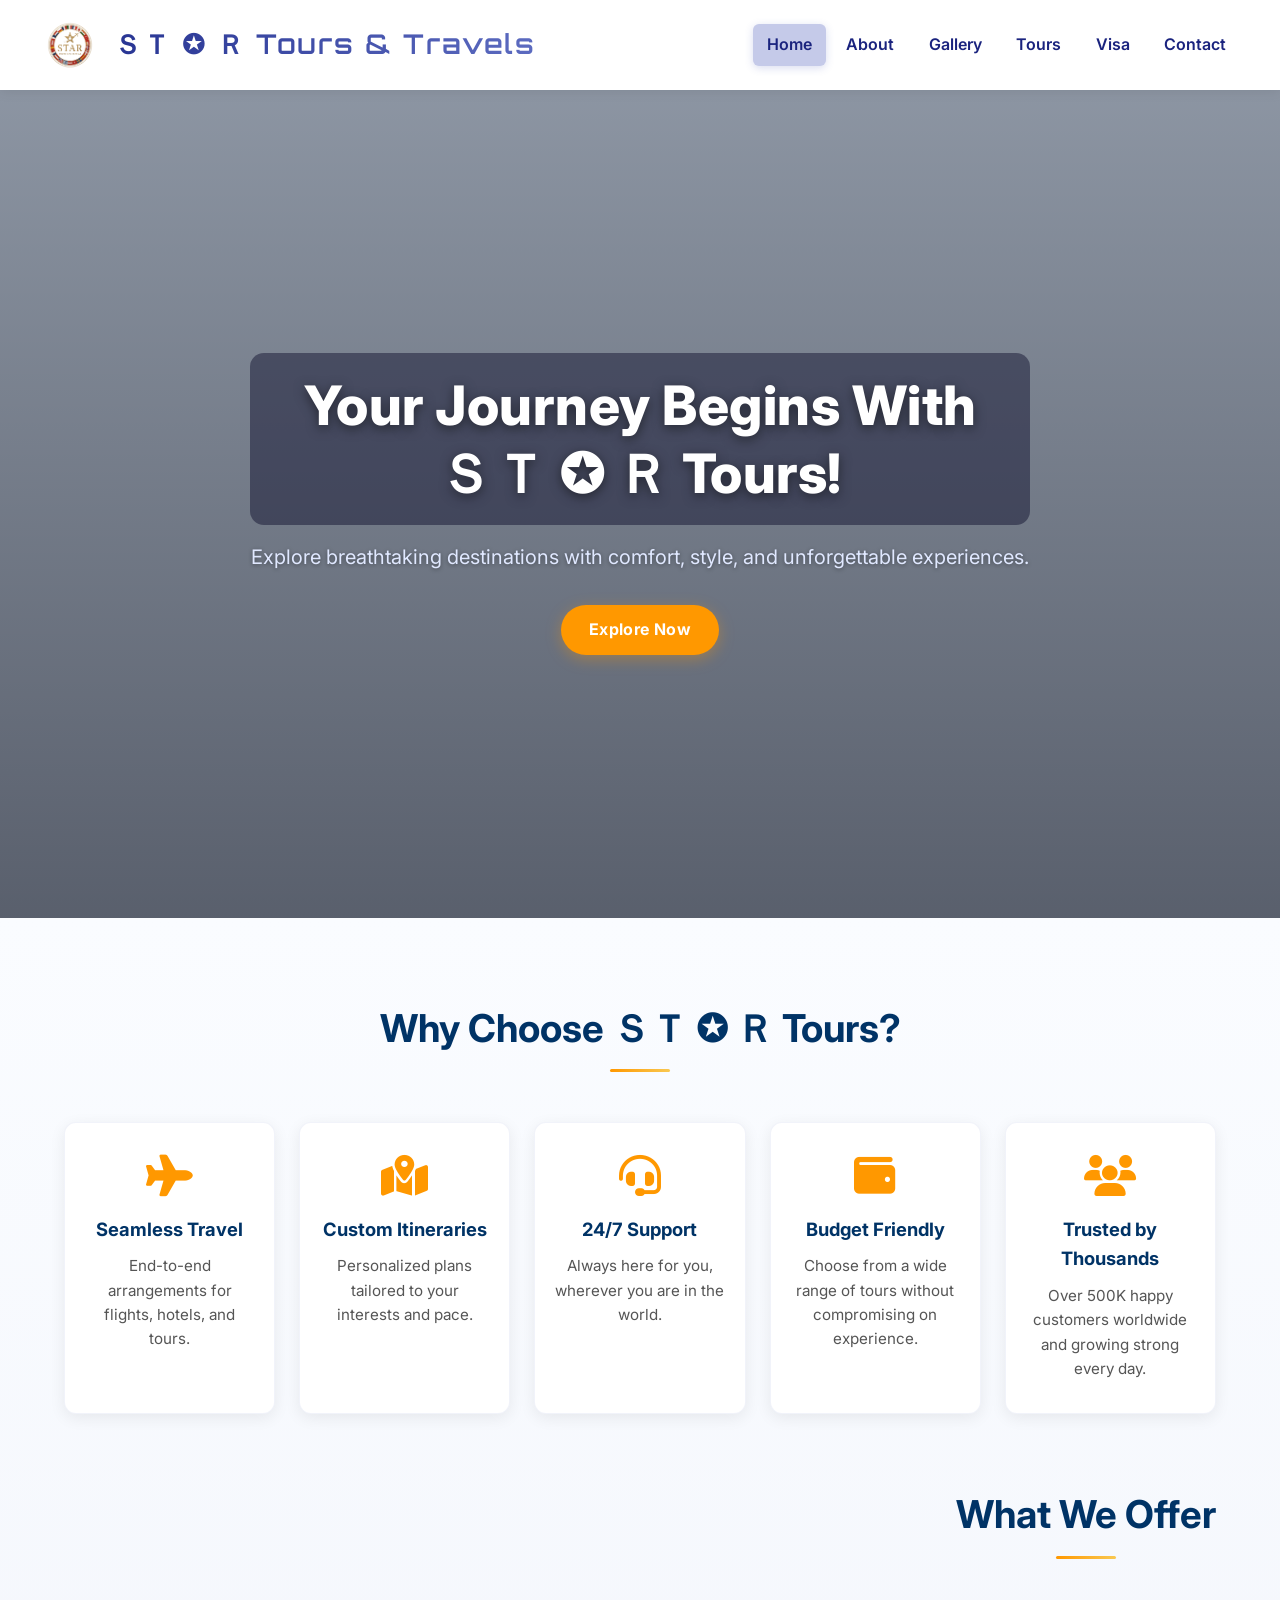
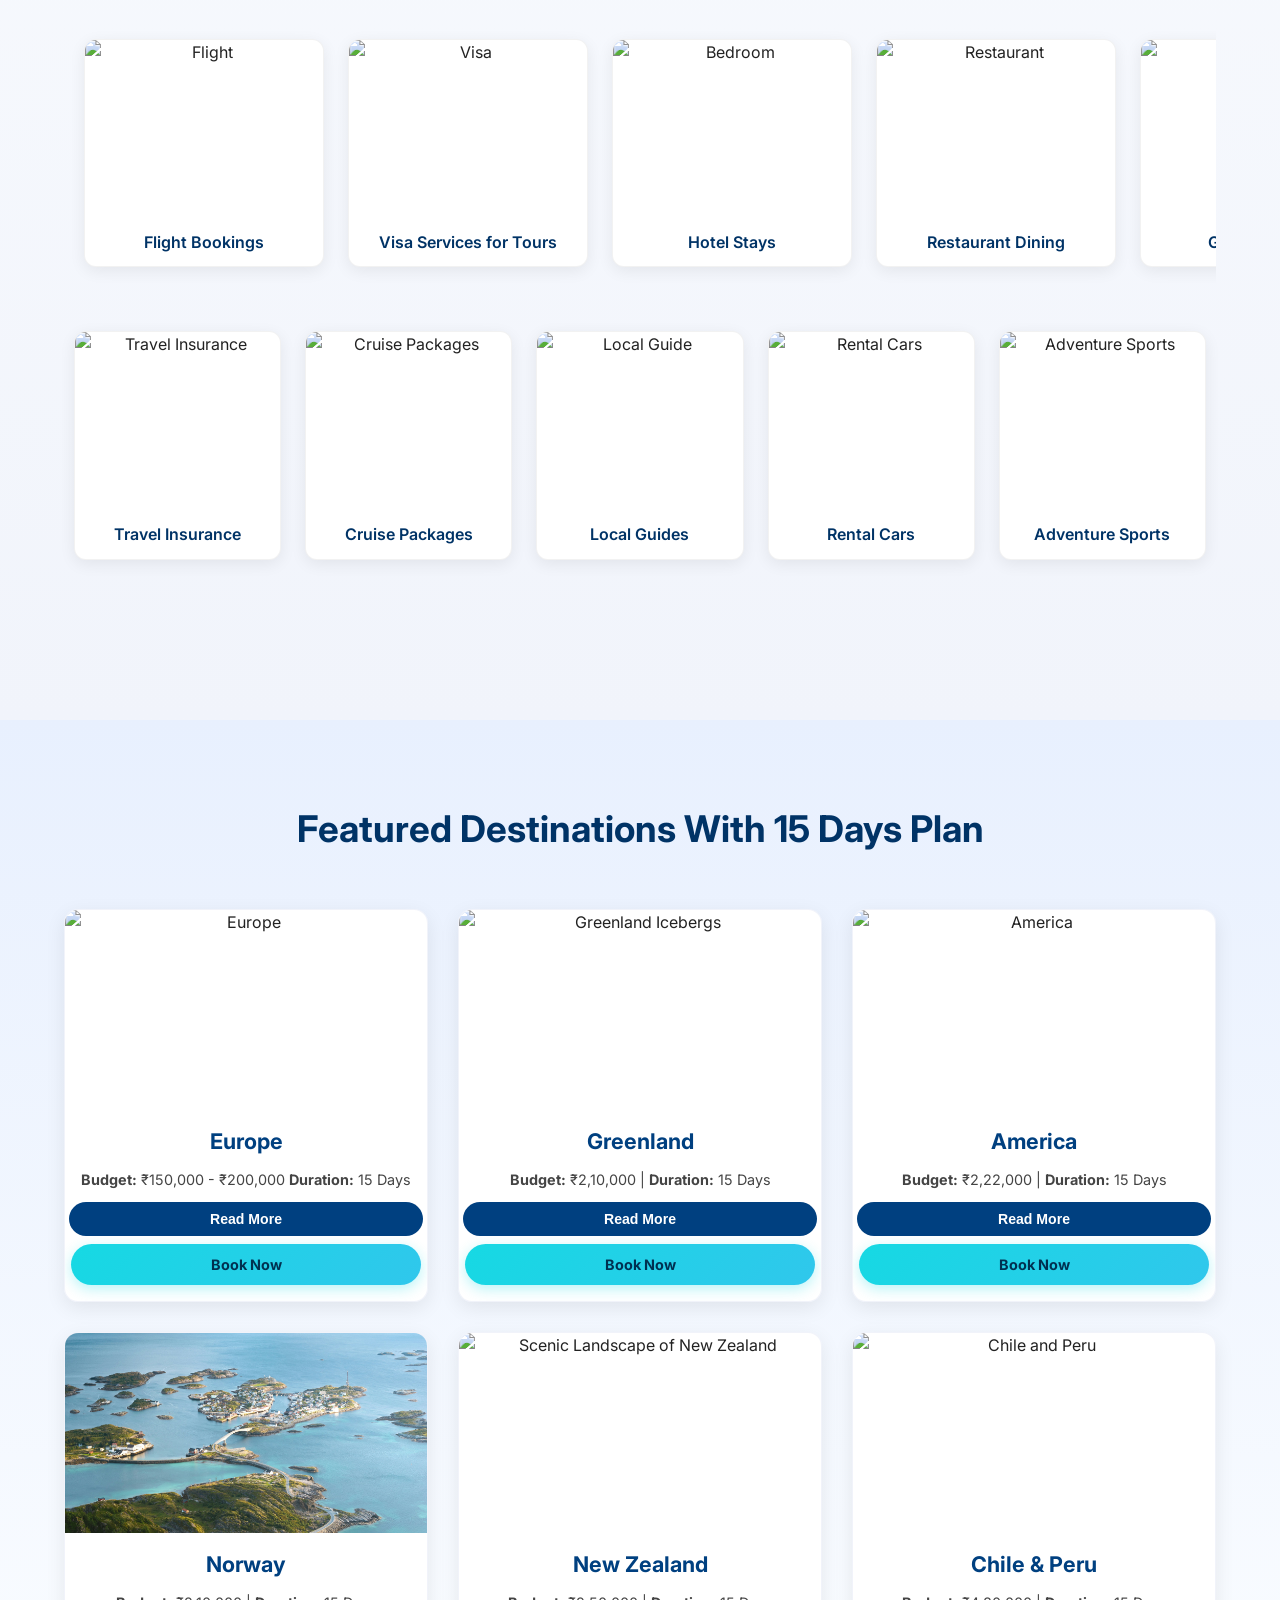
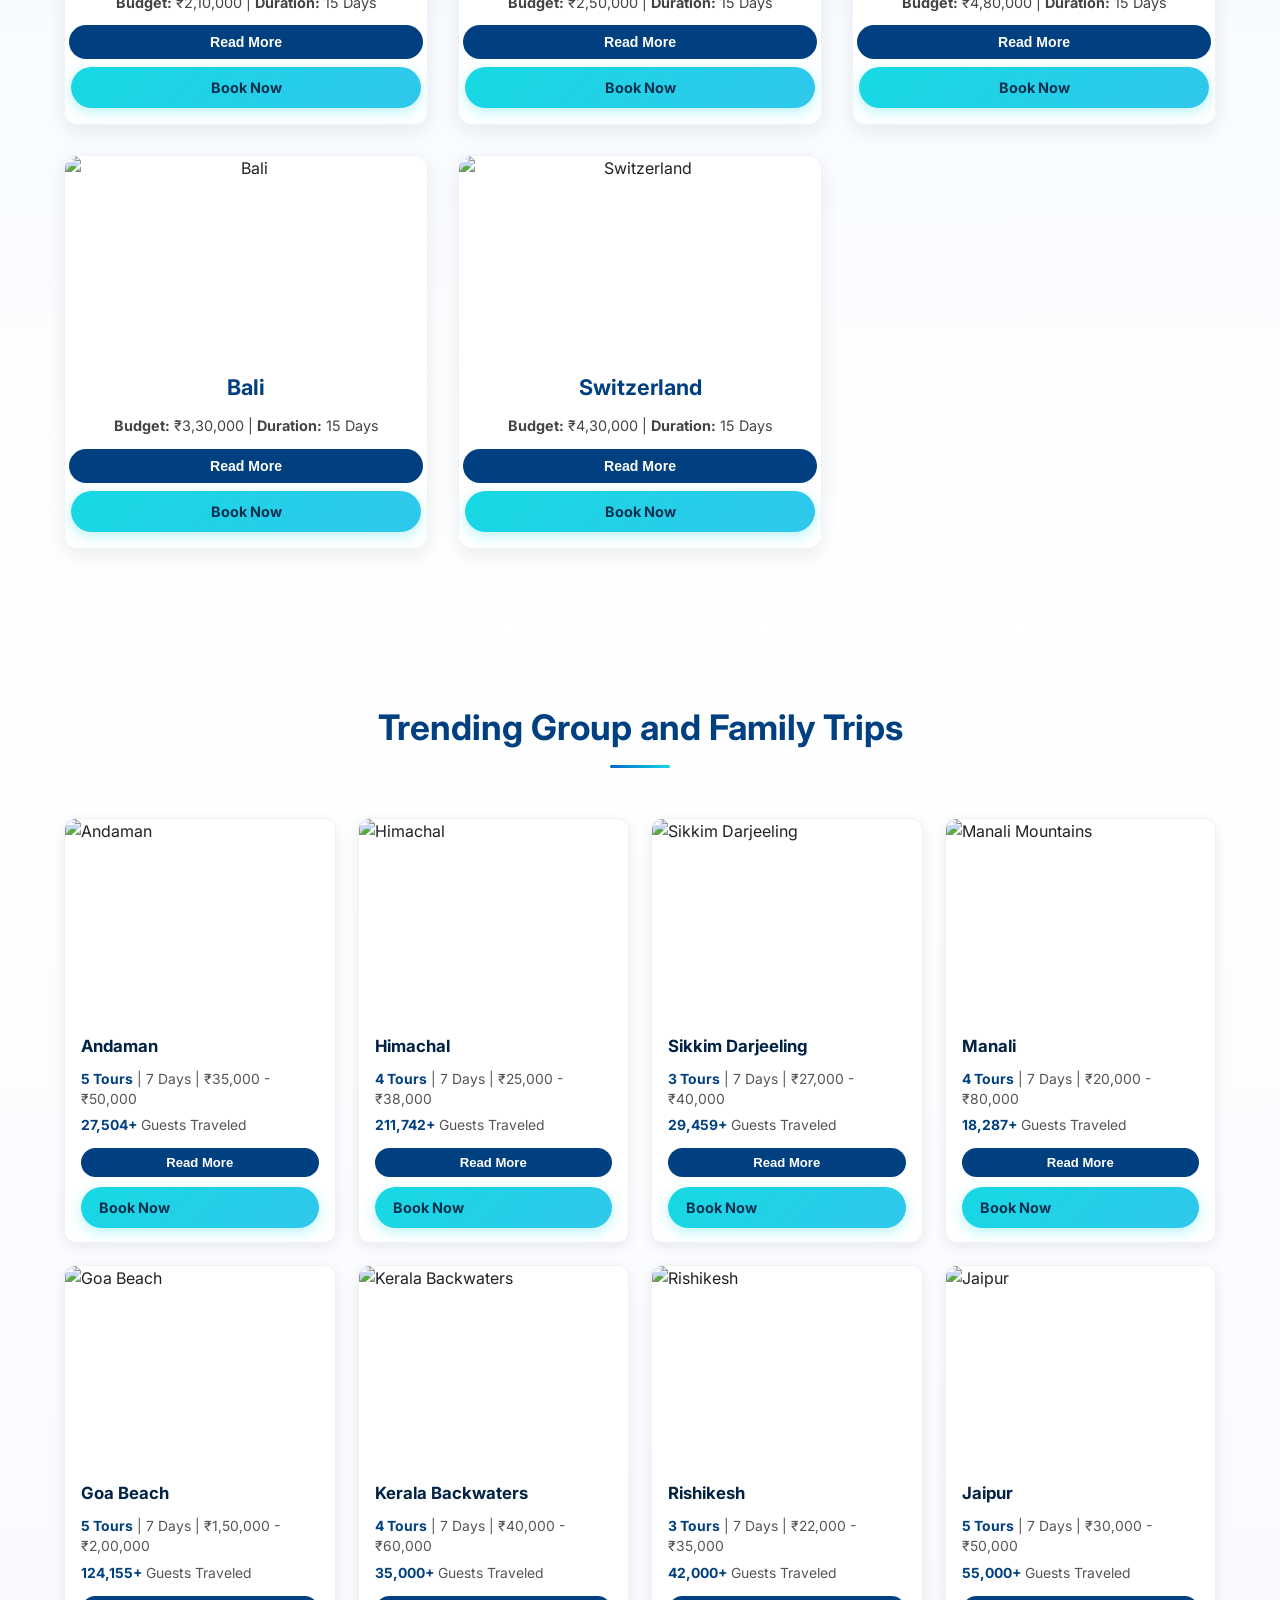
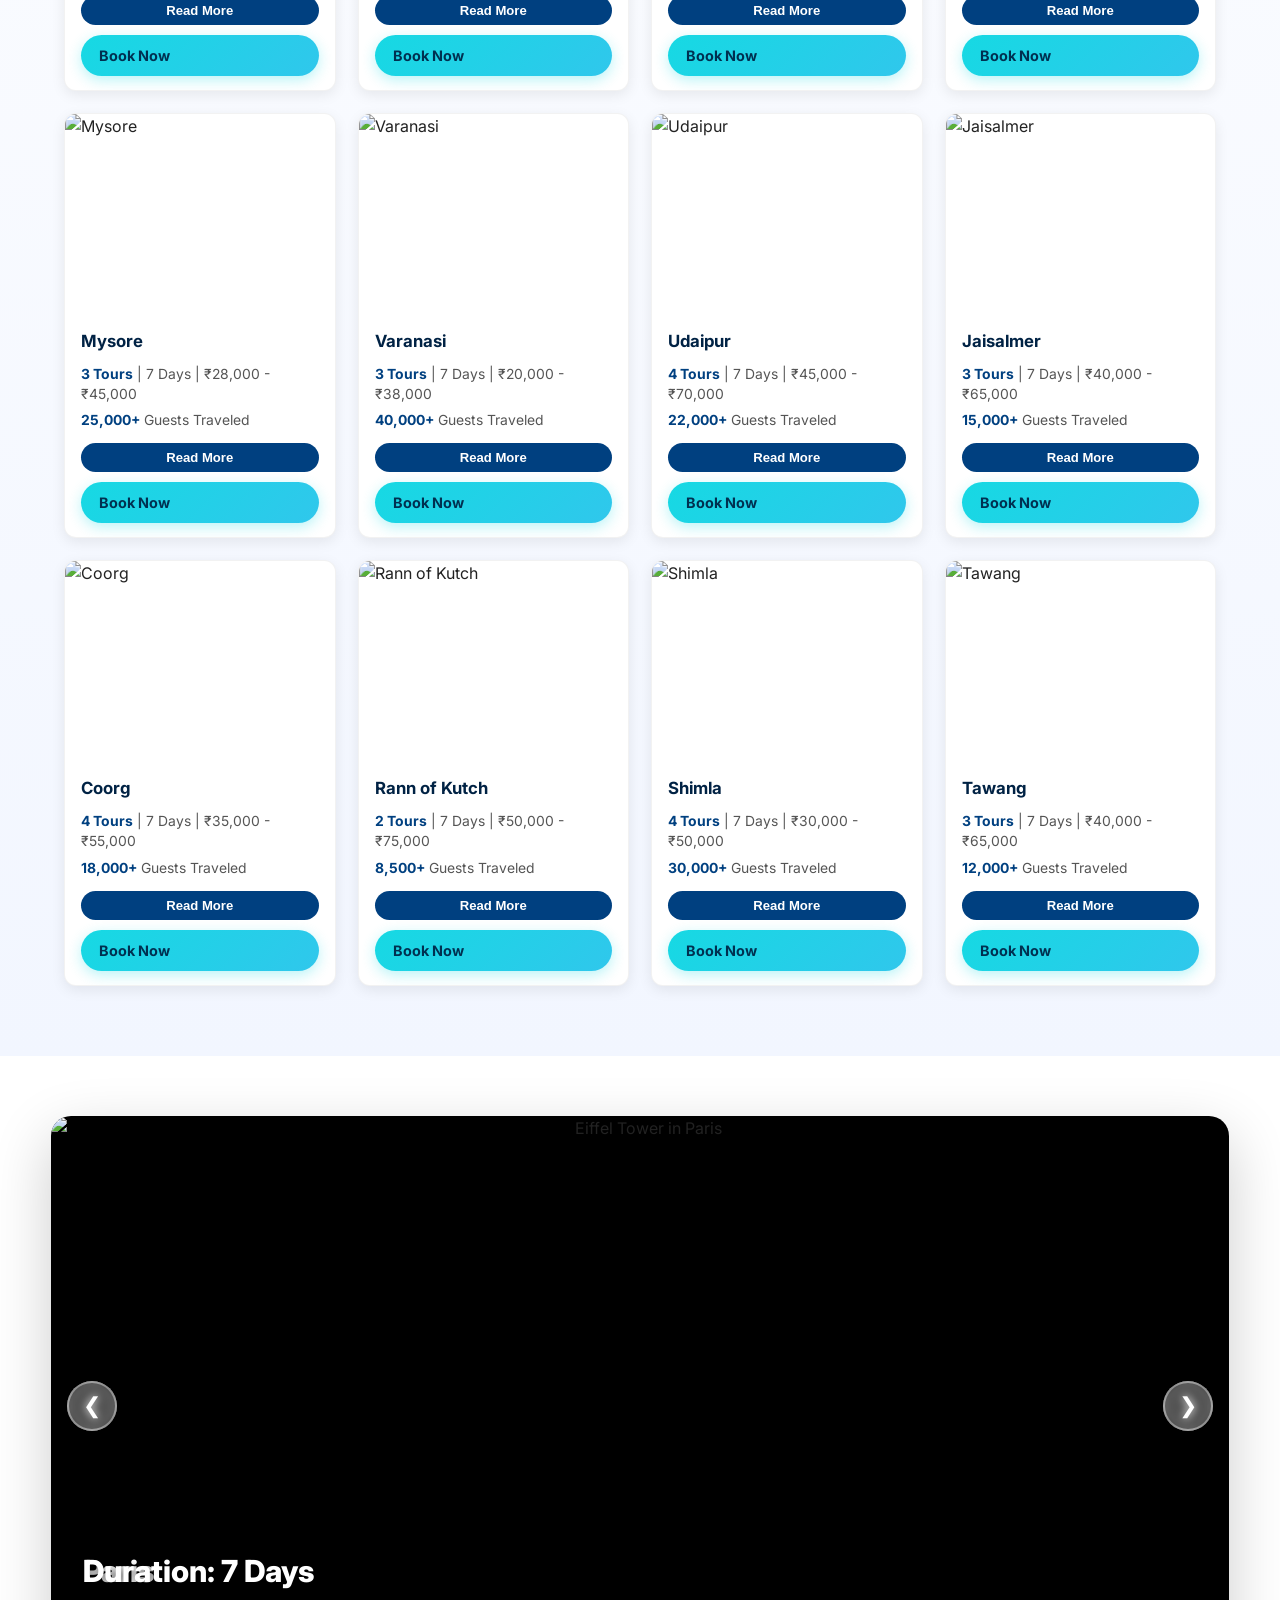
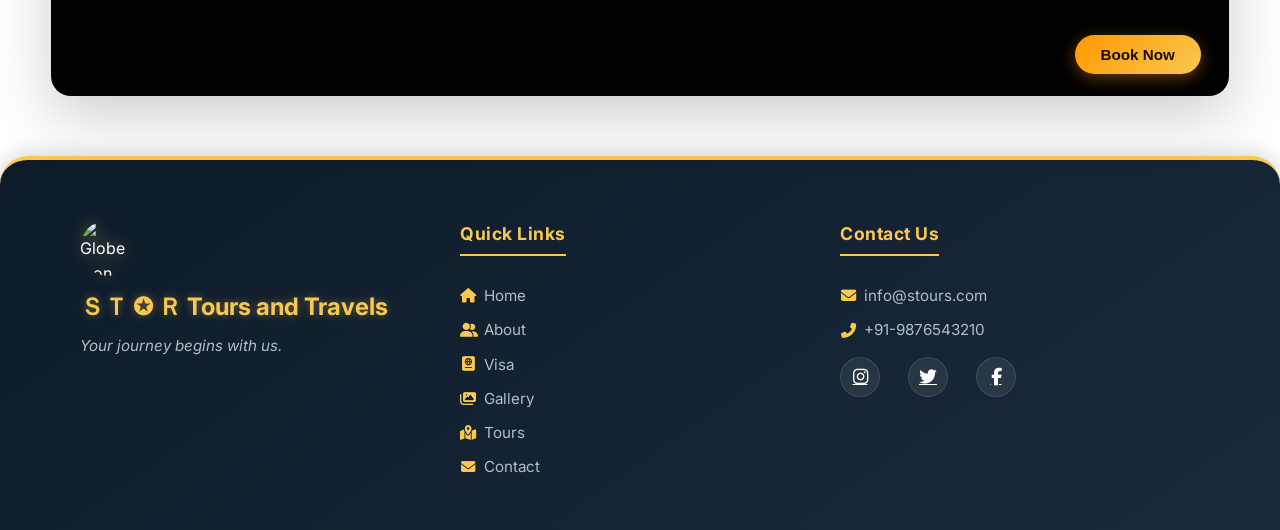
==== index.html @ 3fe4036f "refactor: Centralize navigation logic into `navbar.js` and rename `homepage.html` to `index.html`." ====
<!DOCTYPE html>
<html lang="en">

<head>
  <meta charset="UTF-8" />
  <meta name="viewport" content="width=device-width, initial-scale=1" />
  <meta name="description"
    content="ST✪R Tours and Travels - Your journey begins with us. Book tours, visas, and travel packages worldwide." />
  <meta name="keywords" content="travel, tours, visa, booking, holiday, trip" />
  <title>ST✪R Tours and Travels - Home</title>

  <link rel="stylesheet" href="https://cdnjs.cloudflare.com/ajax/libs/font-awesome/6.4.0/css/all.min.css"
    crossorigin="anonymous" referrerpolicy="no-referrer" />
  <!-- Google Icons -->
  <link href="https://fonts.googleapis.com/css2?family=Material+Symbols+Rounded" rel="stylesheet" />
  <link rel="stylesheet" href="shared.css">
  <link rel="stylesheet" href="homepage.css">

</head>

<body>
  <a href="#main-content" class="skip-link">Skip to main content</a>
  <!-- -- Navigation Menu -- -->
  <nav class="navbar">
    <div class="brand">
      <img loading="lazy" src="Logoo-removebg-preview.png" alt="STAR Tours Logo">
      <span class="brand-name">ＳＴ ✪ Ｒ Tours & Travels</span>
      <button class="hamburger" aria-label="Toggle menu">
        <span></span><span></span><span></span>
      </button>
    </div>

    <ul class="nav-links" id="navbar-menu">
      <li><a href="index.html" class="active">Home</a></li>
      <li><a href="about.html">About</a></li>
      <li><a href="gallery.html">Gallery</a></li>
      <li><a href="tours.html">Tours</a></li>
      <li><a href="visa.html">Visa</a></li>
      <li><a href="contact.html">Contact</a></li>
    </ul>
  </nav>


  <!-- Welcome message -->
  <div id="welcomeMessage"></div>

  <section class="hero" id="main-content">
    <div class="hero-overlay">
      <div class="hero-content">
        <h1>Your Journey Begins With ＳＴ ✪ Ｒ Tours!</h1>
        <p>Explore breathtaking destinations with comfort, style, and unforgettable experiences.</p>
        <a href="#destinations" class="btn">Explore Now</a>
      </div>
    </div>
  </section>

  <!--============================================================================
  ================================= Why Choose Us ================================ 
  ==============================================================================-->
  <section class="features">
    <h2>Why Choose ＳＴ ✪ Ｒ Tours?</h2>
    <div class="feature-cards">
      <div class="card">
        <i class="fas fa-plane"></i>
        <h3>Seamless Travel</h3>
        <p>End-to-end arrangements for flights, hotels, and tours.</p>
      </div>
      <div class="card">
        <i class="fas fa-map-marked-alt"></i>
        <h3>Custom Itineraries</h3>
        <p>Personalized plans tailored to your interests and pace.</p>
      </div>
      <div class="card">
        <i class="fas fa-headset"></i>
        <h3>24/7 Support</h3>
        <p>Always here for you, wherever you are in the world.</p>
      </div>
      <div class="card">
        <i class="fas fa-wallet"></i>
        <h3>Budget Friendly</h3>
        <p>Choose from a wide range of tours without compromising on experience.</p>
      </div>
      <div class="card">
        <i class="fas fa-users"></i>
        <h3>Trusted by Thousands</h3>
        <p>Over 500K happy customers worldwide and growing strong every day.</p>
      </div>
    </div>

    <h2
      style="text-align:center;font-size:clamp(1.5rem,3vw,2.4rem);font-weight:700;color:#003366;margin-bottom:40px;position:relative;display:inline-block;left:50%;transform:translateX(-50%);">
      What We Offer</h2>
    <div class="about-content">
      <!-- Horizontal Scroll Section (1st 5 services) -->
      <div class="about-images">
        <div class="image-box">
          <img loading="lazy"
            src="https://images.unsplash.com/photo-1556388158-158ea5ccacbd?w=500&auto=format&fit=crop&q=60"
            alt="Flight" />
          <h4>Flight Bookings</h4>
        </div>
        <div class="image-box">
          <img loading="lazy"
            src="https://images.unsplash.com/photo-1553697388-94e804e2f0f6?w=500&auto=format&fit=crop&q=60"
            alt="Visa" />
          <h4>Visa Services for Tours</h4>
        </div>
        <div class="image-box">
          <img loading="lazy"
            src="https://images.unsplash.com/photo-1566665797739-1674de7a421a?w=500&auto=format&fit=crop&q=60"
            alt="Bedroom" />
          <h4>Hotel Stays</h4>
        </div>
        <div class="image-box">
          <img loading="lazy"
            src="https://images.unsplash.com/photo-1555396273-367ea4eb4db5?w=500&auto=format&fit=crop&q=60"
            alt="Restaurant" />
          <h4>Restaurant Dining</h4>
        </div>
        <div class="image-box">
          <img loading="lazy"
            src="https://images.unsplash.com/photo-1473625247510-8ceb1760943f?w=500&auto=format&fit=crop&q=60"
            alt="Trip" />
          <h4>Guided Tours</h4>
        </div>
      </div>

      <!-- Second Row (5 more services below) -->
      <div class="additional-row">
        <div class="image-box">
          <img
            src="https://images.unsplash.com/photo-1503221043305-f7498f8b7888?w=500&auto=format&fit=crop&q=60&ixlib=rb-4.1.0&ixid=M3wxMjA3fDB8MHxzZWFyY2h8MjB8fFRyYXZlbCUyMEluc3VyYW5jZXxlbnwwfHwwfHx8MA%3D%3D"
            alt="Travel Insurance" />
          <h3>Travel Insurance</h3>
        </div>
        <div class="image-box">
          <img
            src="https://images.unsplash.com/photo-1581930230239-3932fa889e1b?w=500&auto=format&fit=crop&q=60&ixlib=rb-4.1.0&ixid=M3wxMjA3fDB8MHxzZWFyY2h8MTZ8fENydWlzZSUyMFBhY2thZ2VzfGVufDB8fDB8fHww"
            alt="Cruise Packages" />
          <h3>Cruise Packages</h3>
        </div>
        <div class="image-box">
          <img
            src="https://plus.unsplash.com/premium_photo-1716937388477-7aea40385274?w=500&auto=format&fit=crop&q=60&ixlib=rb-4.1.0&ixid=M3wxMjA3fDB8MHxzZWFyY2h8NXx8TG9jYWwlMjBHdWlkZXN8ZW58MHx8MHx8fDA%3D"
            alt="Local Guide" />
          <h3>Local Guides</h3>
        </div>
        <div class="image-box">
          <img
            src="https://images.unsplash.com/photo-1652086510472-378f681c8f00?w=500&auto=format&fit=crop&q=60&ixlib=rb-4.1.0&ixid=M3wxMjA3fDB8MHxzZWFyY2h8MTB8fFJlbnRhbCUyMENhcnN8ZW58MHx8MHx8fDA%3D"
            alt="Rental Cars" />
          <h3>Rental Cars</h3>
        </div>
        <div class="image-box">
          <img
            src="https://images.unsplash.com/photo-1635786202337-b012a5c5e780?w=500&auto=format&fit=crop&q=60&ixlib=rb-4.1.0&ixid=M3wxMjA3fDB8MHxzZWFyY2h8M3x8QWR2ZW50dXJlJTIwU3BvcnRzfGVufDB8fDB8fHww"
            alt="Adventure Sports" />
          <h3>Adventure Sports</h3>
        </div>
      </div>
    </div>
  </section>

  <!--==============================================================
  ================ Destinations With 15 Days Plan ================== 
  ===============================================================-->
  <section class="destinations" id="destinations">
    <h2>Featured Destinations With 15 Days Plan</h2>
    <div class="dest-grid">

      <!-- Destination 1 -->
      <div class="destination-card">
        <img loading="lazy"
          src="https://images.unsplash.com/photo-1467269204594-9661b134dd2b?w=500&auto=format&fit=crop&q=60"
          alt="Europe" />
        <h3>Europe</h3>
        <p><strong>Budget:</strong> ₹150,000 - ₹200,000 <strong>Duration:</strong> 15 Days</p>
        <p class="desc hidden">Historic cities, alpine scenery, art, and gourmet experiences.</p>

        <button onclick="toggleDescription(this)">Read More</button>
        <a href="booking.html?destination=Europe&duration=10" class="book-btn">Book Now</a>
      </div>

      <!-- Destination 2 -->
      <div class="destination-card">
        <img
          src="https://images.unsplash.com/photo-1598270553906-e4537ca1ff88?w=500&auto=format&fit=crop&q=60&ixlib=rb-4.1.0&ixid=M3wxMjA3fDB8MHxzZWFyY2h8MjB8fEdyZWVubGFuZHxlbnwwfHwwfHx8MA%3D%3D"
          alt="Greenland Icebergs">
        <h3>Greenland</h3>
        <p><strong>Budget:</strong> ₹2,10,000 | <strong>Duration:</strong> 15 Days</p>
        <p class="desc hidden">Explore the pristine Arctic wilderness, majestic icebergs, Northern Lights, and unique
          Inuit culture in Greenland’s breathtaking landscapes.</p>
        <button onclick="toggleDescription(this)">Read More</button>
        <a href="booking.html?destination=Greenland&duration=12" class="book-btn">Book Now</a>
      </div>


      <!-- Destination 3 -->
      <div class="destination-card">
        <img loading="lazy"
          src="https://images.unsplash.com/photo-1526638684360-95cdcee762ce?w=500&auto=format&fit=crop&q=60"
          alt="America" />
        <h3>America</h3>
        <p><strong>Budget:</strong> ₹2,22,000 | <strong>Duration:</strong> 15 Days</p>
        <p class="desc hidden">Cities, national parks, culture, food and landmarks of the U.S.A.</p>
        <button onclick="toggleDescription(this)">Read More</button>
        <a href="booking.html?destination=America&duration=10" class="book-btn">Book Now</a>
      </div>

      <!-- Destination 4 -->
      <div class="destination-card">
        <img loading="lazy" src="Images/norway.jpg" alt="Norway City">
        <h3>Norway</h3>
        <p><strong>Budget:</strong> ₹2,10,000 | <strong>Duration:</strong> 15 Days</p>
        <p class="desc hidden">Admire breathtaking fjords, the Northern Lights, and charming Nordic culture in scenic
          Norway.</p>
        <button onclick="toggleDescription(this)">Read More</button>
        <a href="booking.html?destination=Norway&duration=10" class="book-btn">Book Now</a>
      </div>

      <!-- Destination 5 -->
      <div class="destination-card">
        <img
          src="https://plus.unsplash.com/premium_photo-1728930379607-8fd9749ed900?w=500&auto=format&fit=crop&q=60&ixlib=rb-4.1.0&ixid=M3wxMjA3fDB8MHxzZWFyY2h8NXx8U2NlbmljJTIwTGFuZHNjYXBlJTIwb2YlMjBOZXclMjBaZWFsYW5kfGVufDB8fDB8fHww"
          alt="Scenic Landscape of New Zealand">
        <h3>New Zealand</h3>
        <p><strong>Budget:</strong> ₹2,50,000 | <strong>Duration:</strong> 15 Days</p>
        <p class="desc hidden">Discover the stunning natural beauty of New Zealand, from majestic mountains and fjords
          to vibrant cities and Maori culture.</p>
        <button onclick="toggleDescription(this)">Read More</button>
        <a href="booking.html?destination=NewZealand&duration=12" class="book-btn">Book Now</a>
      </div>

      <!-- Destination 6 -->
      <div class="destination-card">
        <img
          src="https://images.unsplash.com/photo-1718147155878-e2baab858e74?w=500&auto=format&fit=crop&q=60&ixlib=rb-4.1.0&ixid=M3wxMjA3fDB8MHxzZWFyY2h8MTh8fENoaWxlJTIwJTI2JTIwUGVydXxlbnwwfHwwfHx8MA%3D%3D"
          alt="Chile and Peru" />
        <h3>Chile & Peru</h3>
        <p><strong>Budget:</strong> ₹4,80,000 | <strong>Duration:</strong> 15 Days</p>
        <p class="desc hidden">Journey through the Andes, explore Machu Picchu, the Atacama Desert, ancient Inca
          culture, and vibrant South American cities.</p>
        <button onclick="toggleDescription(this)">Read More</button>
        <a href="booking.html?destination=Chile and Peru&duration=14" class="book-btn">Book Now</a>
      </div>

      <!-- Destination 7 -->
      <div class="destination-card">
        <img loading="lazy"
          src="https://images.unsplash.com/photo-1604999333679-b86d54738315?w=500&auto=format&fit=crop&q=60"
          alt="Bali" />
        <h3>Bali</h3>
        <p><strong>Budget:</strong> ₹3,30,000 | <strong>Duration:</strong> 15 Days</p>
        <p class="desc hidden">Beaches, waterfalls, temples, and tropical peace in Bali.</p>
        <button onclick="toggleDescription(this)">Read More</button>
        <a href="booking.html?destination=Bali&duration=7" class="book-btn">Book Now</a>
      </div>

      <!-- Destination 8 -->
      <div class="destination-card">
        <img loading="lazy"
          src="https://images.unsplash.com/photo-1503751192943-5537c30ba181?w=500&auto=format&fit=crop&q=60"
          alt="Switzerland" />
        <h3>Switzerland</h3>
        <p><strong>Budget:</strong> ₹4,30,000 | <strong>Duration:</strong> 15 Days</p>
        <p class="desc hidden">Alps, train rides, Swiss towns, and chocolate await you.</p>
        <button onclick="toggleDescription(this)">Read More</button>
        <a href="booking.html?destination=Switzerland&duration=7" class="book-btn">Book Now</a>
      </div>

    </div>
  </section>

  <!--====================================================================
  ==================== Trending Group Holidays Section ===================
  =====================================================================-->
  <section class="trending">
    <h2> Trending Group and Family Trips </h2>
    <div class="trending-grid">
      <div class="trend-card">
        <img loading="lazy"
          src="https://images.unsplash.com/photo-1586359716568-3e1907e4cf9f?w=500&auto=format&fit=crop&q=60"
          alt="Andaman" />
        <h3>Andaman</h3>
        <p><strong>5 Tours</strong> | 7 Days | ₹35,000 - ₹50,000</p>
        <p><strong>27,504+</strong> Guests Traveled</p>
        <p class="more-info">Enjoy tropical beaches, scuba diving, and local seafood in this island paradise.</p>
        <button class="read-more">Read More</button>
        <a href="booking.html?destination=Andaman&duration=7" class="book-btn">Book Now</a>
      </div>

      <div class="trend-card">
        <img loading="lazy"
          src="https://images.unsplash.com/photo-1521354719423-661a3204204f?w=500&auto=format&fit=crop&q=60"
          alt="Himachal" />
        <h3>Himachal</h3>
        <p><strong>4 Tours</strong> | 7 Days | ₹25,000 - ₹38,000</p>
        <p><strong>211,742+</strong> Guests Traveled</p>
        <p class="more-info">Explore valleys, peaks, temples, and hill towns in Himachal Pradesh.</p>
        <button class="read-more">Read More</button>
        <a href="booking.html?destination=Himachal&duration=7" class="book-btn">Book Now</a>
      </div>

      <div class="trend-card">
        <img loading="lazy"
          src="https://images.unsplash.com/photo-1573398643956-2b9e6ade3456?w=500&auto=format&fit=crop&q=60"
          alt="Sikkim Darjeeling" />
        <h3>Sikkim Darjeeling</h3>
        <p><strong>3 Tours</strong> | 7 Days | ₹27,000 - ₹40,000</p>
        <p><strong>29,459+</strong> Guests Traveled</p>
        <p class="more-info">Blend of Buddhist culture, tea gardens, and views of Kanchenjunga.</p>
        <button class="read-more">Read More</button>
        <a href="booking.html?destination=Sikkim Darjeeling&duration=7" class="book-btn">Book Now</a>
      </div>

      <div class="trend-card">
        <img
          src="https://images.unsplash.com/photo-1656437717503-971f67b6af21?w=500&auto=format&fit=crop&q=60&ixlib=rb-4.1.0&ixid=M3wxMjA3fDB8MHxzZWFyY2h8M3x8TWFuYWxpfGVufDB8fDB8fHww"
          alt="Manali Mountains" />
        <h3>Manali</h3>
        <p><strong>4 Tours</strong> | 7 Days | ₹20,000 - ₹80,000</p>
        <p><strong>18,287+</strong> Guests Traveled</p>
        <p class="more-info">Explore snowy mountains, adventure sports, and peaceful valleys in the Himalayan town of
          Manali.</p>
        <button class="read-more">Read More</button>
        <a href="booking.html?destination=Manali&duration=7" class="book-btn">Book Now</a>
      </div>

      <div class="trend-card">
        <img loading="lazy"
          src="https://images.unsplash.com/photo-1506744038136-46273834b3fb?w=500&auto=format&fit=crop&q=60"
          alt="Goa Beach" />
        <h3>Goa Beach</h3>
        <p><strong>5 Tours</strong> | 7 Days | ₹1,50,000 - ₹2,00,000</p>
        <p><strong>124,155+</strong> Guests Traveled</p>
        <p class="more-info">Enjoy the serene beaches, vibrant nightlife, and Portuguese architecture in India’s
          favorite coastal destination.</p>
        <button class="read-more">Read More</button>
        <a href="booking.html?destination=Goa Beach&duration=7" class="book-btn">Book Now</a>
      </div>

      <div class="trend-card">
        <img
          src="https://images.unsplash.com/photo-1602216056096-3b40cc0c9944?w=500&auto=format&fit=crop&q=60&ixlib=rb-4.1.0&ixid=M3wxMjA3fDB8MHxzZWFyY2h8Mnx8S2VyYWxhJTIwQmFja3dhdGVyc3xlbnwwfHwwfHx8MA%3D%3D"
          alt="Kerala Backwaters" />
        <h3>Kerala Backwaters</h3>
        <p><strong>4 Tours</strong> | 7 Days | ₹40,000 - ₹60,000</p>
        <p><strong>35,000+</strong> Guests Traveled</p>
        <p class="more-info">Relax on houseboats, explore lush greenery, and enjoy traditional Kerala cuisine.</p>
        <button class="read-more">Read More</button>
        <a href="booking.html?destination=Kerala Backwaters&duration=7" class="book-btn">Book Now</a>
      </div>

      <div class="trend-card">
        <img
          src="https://images.unsplash.com/photo-1626787243127-b9506e9aea2a?w=500&auto=format&fit=crop&q=60&ixlib=rb-4.1.0&ixid=M3wxMjA3fDB8MHxzZWFyY2h8MjB8fFJpc2hpa2VzaHxlbnwwfHwwfHx8MA%3D%3D"
          alt="Rishikesh" />
        <h3>Rishikesh</h3>
        <p><strong>3 Tours</strong> | 7 Days | ₹22,000 - ₹35,000</p>
        <p><strong>42,000+</strong> Guests Traveled</p>
        <p class="more-info">Experience yoga, river rafting, and spiritual retreats in the Yoga Capital of the World.
        </p>
        <button class="read-more">Read More</button>
        <a href="booking.html?destination=Rishikesh&duration=7" class="book-btn">Book Now</a>
      </div>

      <div class="trend-card">
        <img
          src="https://images.unsplash.com/photo-1477586957327-847a0f3f4fe3?w=500&auto=format&fit=crop&q=60&ixlib=rb-4.1.0&ixid=M3wxMjA3fDB8MHxzZWFyY2h8MTF8fEphaXB1cnxlbnwwfHwwfHx8MA%3D%3D"
          alt="Jaipur" />
        <h3>Jaipur</h3>
        <p><strong>5 Tours</strong> | 7 Days | ₹30,000 - ₹50,000</p>
        <p><strong>55,000+</strong> Guests Traveled</p>
        <p class="more-info">Explore historic forts, vibrant markets, and rich Rajasthani culture in the Pink City.</p>
        <button class="read-more">Read More</button>
        <a href="booking.html?destination=Jaipur&duration=7" class="book-btn">Book Now</a>
      </div>

      <div class="trend-card">
        <img
          src="https://images.unsplash.com/photo-1719416680724-219b4fdc4ce6?w=500&auto=format&fit=crop&q=60&ixlib=rb-4.1.0&ixid=M3wxMjA3fDB8MHxzZWFyY2h8N3x8TXlzb3JlfGVufDB8fDB8fHww"
          alt="Mysore" />
        <h3>Mysore</h3>
        <p><strong>3 Tours</strong> | 7 Days | ₹28,000 - ₹45,000</p>
        <p><strong>25,000+</strong> Guests Traveled</p>
        <p class="more-info">Visit royal palaces, colorful markets, and serene gardens in the cultural capital of
          Karnataka.</p>
        <button class="read-more">Read More</button>
        <a href="booking.html?destination=Mysore&duration=7" class="book-btn">Book Now</a>
      </div>

      <div class="trend-card">
        <img
          src="https://images.unsplash.com/photo-1599831069477-b2acdc0bcb91?w=500&auto=format&fit=crop&q=60&ixlib=rb-4.1.0&ixid=M3wxMjA3fDB8MHxzZWFyY2h8MTB8fFZhcmFuYXNpfGVufDB8fDB8fHww"
          alt="Varanasi" />
        <h3>Varanasi</h3>
        <p><strong>3 Tours</strong> | 7 Days | ₹20,000 - ₹38,000</p>
        <p><strong>40,000+</strong> Guests Traveled</p>
        <p class="more-info">Experience spiritual heritage, ancient temples, and the ghats of the holy Ganges River.</p>
        <button class="read-more">Read More</button>
        <a href="booking.html?destination=Varanasi&duration=7" class="book-btn">Book Now</a>
      </div>

      <div class="trend-card">
        <img
          src="https://images.unsplash.com/photo-1561312514-1d71b2b7e495?w=500&auto=format&fit=crop&q=60&ixlib=rb-4.1.0&ixid=M3wxMjA3fDB8MHxzZWFyY2h8MTV8fFVkYWlwdXJ8ZW58MHx8MHx8fDA%3D"
          alt="Udaipur" />
        <h3>Udaipur</h3>
        <p><strong>4 Tours</strong> | 7 Days | ₹45,000 - ₹70,000</p>
        <p><strong>22,000+</strong> Guests Traveled</p>
        <p class="more-info">Stay in luxury palaces by the lake and enjoy romantic boat rides in the City of Lakes.</p>
        <button class="read-more">Read More</button>
        <a href="booking.html?destination=Udaipur&duration=7" class="book-btn">Book Now</a>
      </div>

      <div class="trend-card">
        <img
          src="https://images.unsplash.com/photo-1709620220232-12ecd7ca33a8?w=500&auto=format&fit=crop&q=60&ixlib=rb-4.1.0&ixid=M3wxMjA3fDB8MHxzZWFyY2h8M3x8SmFpc2FsbWVyfGVufDB8fDB8fHww"
          alt="Jaisalmer" />
        <h3>Jaisalmer</h3>
        <p><strong>3 Tours</strong> | 7 Days | ₹40,000 - ₹65,000</p>
        <p><strong>15,000+</strong> Guests Traveled</p>
        <p class="more-info">Explore golden desert forts, luxury desert camps, and camel safaris in the Golden City.</p>
        <button class="read-more">Read More</button>
        <a href="booking.html?destination=Jaisalmer&duration=7" class="book-btn">Book Now</a>
      </div>

      <div class="trend-card">
        <img loading="lazy"
          src="https://images.unsplash.com/photo-1470770903676-69b98201ea1c?w=500&auto=format&fit=crop&q=60"
          alt="Coorg" />
        <h3>Coorg</h3>
        <p><strong>4 Tours</strong> | 7 Days | ₹35,000 - ₹55,000</p>
        <p><strong>18,000+</strong> Guests Traveled</p>
        <p class="more-info">Known as the Scotland of India, enjoy luxury resorts, coffee plantations, and misty hills.
        </p>
        <button class="read-more">Read More</button>
        <a href="booking.html?destination=Coorg&duration=7" class="book-btn">Book Now</a>
      </div>

      <div class="trend-card">
        <img
          src="https://images.unsplash.com/photo-1664150543913-66f20bf84ba9?w=500&auto=format&fit=crop&q=60&ixlib=rb-4.1.0&ixid=M3wxMjA3fDB8MHxzZWFyY2h8OHx8UmFubiUyMG9mJTIwS3V0Y2h8ZW58MHx8MHx8fDA%3D"
          alt="Rann of Kutch" />
        <h3>Rann of Kutch</h3>
        <p><strong>2 Tours</strong> | 7 Days | ₹50,000 - ₹75,000</p>
        <p><strong>8,500+</strong> Guests Traveled</p>
        <p class="more-info">Experience luxury tent stays during the white salt desert festival under a starlit sky.</p>
        <button class="read-more">Read More</button>
        <a href="booking.html?destination=Rann of Kutch&duration=5" class="book-btn">Book Now</a>
      </div>

      <div class="trend-card">
        <img
          src="https://images.unsplash.com/photo-1600065755981-a7f7f560ab04?w=500&auto=format&fit=crop&q=60&ixlib=rb-4.1.0&ixid=M3wxMjA3fDB8MHxzZWFyY2h8MTR8fFNoaW1sYXxlbnwwfHwwfHx8MA%3D%3D"
          alt="Shimla" />
        <h3>Shimla</h3>
        <p><strong>4 Tours</strong> | 7 Days | ₹30,000 - ₹50,000</p>
        <p><strong>30,000+</strong> Guests Traveled</p>
        <p class="more-info">Enjoy colonial charm, luxury resorts, and snow-covered mountains in the Queen of Hills.</p>
        <button class="read-more">Read More</button>
        <a href="booking.html?destination=Shimla&duration=7" class="book-btn">Book Now</a>
      </div>

      <div class="trend-card">
        <img
          src="https://images.unsplash.com/photo-1626761627604-f27d98885f4b?w=500&auto=format&fit=crop&q=60&ixlib=rb-4.1.0&ixid=M3wxMjA3fDB8MHxzZWFyY2h8Mnx8VGF3YW5nfGVufDB8fDB8fHww"
          alt="Tawang" />
        <h3>Tawang</h3>
        <p><strong>3 Tours</strong> | 7 Days | ₹40,000 - ₹65,000</p>
        <p><strong>12,000+</strong> Guests Traveled</p>
        <p class="more-info">Explore stunning monasteries, pristine landscapes, and rich Buddhist culture in the heart
          of Arunachal Pradesh.</p>
        <button class="read-more">Read More</button>
        <a href="booking.html?destination=Tawang&duration=7" class="book-btn">Book Now</a>
      </div>
    </div>
  </section>

  <!--=============================================================================
  <!--=============================================================================
  ================================= Image Slidebar ================================ 
  ==============================================================================-->
  <div class="carousel-container">
    <div class="carousel-slide" id="carouselSlide">

      <!-- 1. Paris -->
      <div class="carousel-item">
        <img loading="lazy"
          src="https://plus.unsplash.com/premium_photo-1661919210043-fd847a58522d?w=1200&auto=format&fit=crop&q=80"
          alt="Eiffel Tower in Paris" />
        <p>Paris</p>
        <p class="carousel-duration">Duration: 7 Days</p>
        <div class="carousel-info">Discover the romance of the Eiffel Tower, stroll the Seine, and indulge in French
          cuisine.</div>
        <a href="booking.html?destination=Paris&duration=7">
          <button class="carousel-book-btn">Book Now</button>
        </a>
      </div>

      <!-- 2. Santorini -->
      <div class="carousel-item">
        <img loading="lazy"
          src="https://images.unsplash.com/photo-1580502304784-8985b7eb7260?w=1200&auto=format&fit=crop&q=80"
          alt="White buildings in Santorini" />
        <p>Santorini</p>
        <p class="carousel-duration">Duration: 7 Days</p>
        <div class="carousel-info">Enjoy stunning sunsets, whitewashed buildings, and crystal-clear waters.</div>
        <a href="booking.html?destination=Santorini&duration=7">
          <button class="carousel-book-btn">Book Now</button>
        </a>
      </div>

      <!-- 3. Maldives -->
      <div class="carousel-item">
        <img loading="lazy"
          src="https://images.unsplash.com/photo-1493558103817-58b2924bce98?w=1200&auto=format&fit=crop&q=80"
          alt="Maldives" />
        <p>Maldives</p>
        <p class="carousel-duration">Duration: 7 Days</p>
        <div class="carousel-info">Experience pristine white beaches, turquoise waters, and luxury resorts.</div>
        <a href="booking.html?destination=Maldives&duration=7">
          <button class="carousel-book-btn">Book Now</button>
        </a>
      </div>

      <!-- 4. Kyoto -->
      <div class="carousel-item">
        <img loading="lazy"
          src="https://images.unsplash.com/photo-1578469645742-46cae010e5d4?w=1200&auto=format&fit=crop&q=80"
          alt="Kyoto temple" />
        <p>Kyoto</p>
        <p class="carousel-duration">Duration: 7 Days</p>
        <div class="carousel-info">Discover ancient temples, serene gardens, and traditional tea ceremonies.</div>
        <a href="booking.html?destination=Kyoto&duration=7">
          <button class="carousel-book-btn">Book Now</button>
        </a>
      </div>

      <!-- 5. New York -->
      <div class="carousel-item">
        <img loading="lazy"
          src="https://images.unsplash.com/photo-1602940659805-770d1b3b9911?w=1200&auto=format&fit=crop&q=80"
          alt="NYC skyline" />
        <p>New York City</p>
        <p class="carousel-duration">Duration: 7 Days</p>
        <div class="carousel-info">Explore Times Square, Central Park, and the vibrant city life of NYC.</div>
        <a href="booking.html?destination=New York City&duration=7">
          <button class="carousel-book-btn">Book Now</button>
        </a>
      </div>

      <!-- 6. Rome -->
      <div class="carousel-item">
        <img loading="lazy"
          src="https://plus.unsplash.com/premium_photo-1661964123160-8d049fa07f0c?w=1200&auto=format&fit=crop&q=80"
          alt="Rome Colosseum" />
        <p>Rome</p>
        <p class="carousel-duration">Duration: 7 Days</p>
        <div class="carousel-info">Step back in time at the Colosseum, Vatican, and charming piazzas.</div>
        <a href="booking.html?destination=Rome&duration=7">
          <button class="carousel-book-btn">Book Now</button>
        </a>
      </div>

      <!-- 7. Dubai -->
      <div class="carousel-item">
        <img loading="lazy"
          src="https://images.unsplash.com/photo-1512453979798-5ea266f8880c?w=1200&auto=format&fit=crop&q=80"
          alt="Dubai skyline" />
        <p>Dubai</p>
        <p class="carousel-duration">Duration: 7 Days</p>
        <div class="carousel-info">See the Burj Khalifa, desert safaris, and luxury shopping in Dubai.</div>
        <a href="booking.html?destination=Dubai&duration=7">
          <button class="carousel-book-btn">Book Now</button>
        </a>
      </div>

      <!-- 8. Barcelona -->
      <div class="carousel-item">
        <img loading="lazy"
          src="https://images.unsplash.com/photo-1630219694734-fe47ab76b15e?w=1200&auto=format&fit=crop&q=80"
          alt="Barcelona" />
        <p>Barcelona</p>
        <p class="carousel-duration">Duration: 7 Days</p>
        <div class="carousel-info">Discover Gaudí’s architecture, sandy beaches, and vibrant culture.</div>
        <a href="booking.html?destination=Barcelona&duration=7">
          <button class="carousel-book-btn">Book Now</button>
        </a>
      </div>

      <!-- 9. Cape Town -->
      <div class="carousel-item">
        <img loading="lazy"
          src="https://images.unsplash.com/photo-1581596326248-f55ac7852760?w=1200&auto=format&fit=crop&q=80"
          alt="Cape Town" />
        <p>Cape Town</p>
        <p class="carousel-duration">Duration: 7 Days</p>
        <div class="carousel-info">Enjoy breathtaking views from Table Mountain and the vibrant waterfront.</div>
        <a href="booking.html?destination=Cape Town&duration=7">
          <button class="carousel-book-btn">Book Now</button>
        </a>
      </div>

      <!-- 10. Iceland -->
      <div class="carousel-item">
        <img loading="lazy"
          src="https://images.unsplash.com/photo-1476610182048-b716b8518aae?w=1200&auto=format&fit=crop&q=80"
          alt="Iceland waterfalls" />
        <p>Iceland</p>
        <p class="carousel-duration">Duration: 7 Days</p>
        <div class="carousel-info">Experience stunning waterfalls, glaciers, and the Northern Lights.</div>
        <a href="booking.html?destination=Iceland&duration=7">
          <button class="carousel-book-btn">Book Now</button>
        </a>
      </div>

      <!-- 11. Sydney -->
      <div class="carousel-item">
        <img loading="lazy"
          src="https://images.unsplash.com/photo-1506973035872-a4ec16b8e8d9?w=1200&auto=format&fit=crop&q=80"
          alt="Sydney" />
        <p>Sydney</p>
        <p class="carousel-duration">Duration: 7 Days</p>
        <div class="carousel-info">Visit the Sydney Opera House, Bondi Beach, and experience Aussie culture.</div>
        <a href="booking.html?destination=Sydney&duration=7">
          <button class="carousel-book-btn">Book Now</button>
        </a>
      </div>

      <!-- 12. London -->
      <div class="carousel-item">
        <img loading="lazy"
          src="https://plus.unsplash.com/premium_photo-1682056762907-23d08f913805?w=1200&auto=format&fit=crop&q=80"
          alt="London skyline" />
        <p>London</p>
        <p class="carousel-duration">Duration: 7 Days</p>
        <div class="carousel-info">Explore London’s iconic landmarks and rich history.</div>
        <a href="booking.html?destination=London&duration=7">
          <button class="carousel-book-btn">Book Now</button>
        </a>
      </div>

      <!-- 13. Amsterdam -->
      <div class="carousel-item">
        <img loading="lazy"
          src="https://images.unsplash.com/photo-1534351590666-13e3e96b5017?w=1200&auto=format&fit=crop&q=80"
          alt="Amsterdam canals" />
        <p>Amsterdam</p>
        <p class="carousel-duration">Duration: 7 Days</p>
        <div class="carousel-info">Enjoy scenic canals, art museums, and vibrant nightlife.</div>
        <a href="booking.html?destination=Amsterdam&duration=7">
          <button class="carousel-book-btn">Book Now</button>
        </a>
      </div>

      <!-- 14. Marrakech -->
      <div class="carousel-item">
        <img loading="lazy"
          src="https://plus.unsplash.com/premium_photo-1697729885210-41d99b8a8688?w=1200&auto=format&fit=crop&q=80"
          alt="Marrakech market" />
        <p>Marrakech</p>
        <p class="carousel-duration">Duration: 7 Days</p>
        <div class="carousel-info">Explore lively souks, palaces, and rich Moroccan culture.</div>
        <a href="booking.html?destination=Marrakech&duration=7">
          <button class="carousel-book-btn">Book Now</button>
        </a>
      </div>

      <!-- 15. Venice -->
      <div class="carousel-item">
        <img loading="lazy"
          src="https://plus.unsplash.com/premium_photo-1661953180092-94e620a0d1ba?w=1200&auto=format&fit=crop&q=80"
          alt="Venice gondolas" />
        <p>Venice</p>
        <p class="carousel-duration">Duration: 7 Days</p>
        <div class="carousel-info">Experience romantic gondola rides and beautiful canals.</div>
        <a href="booking.html?destination=Venice&duration=7">
          <button class="carousel-book-btn">Book Now</button>
        </a>
      </div>

    </div>
    <div class="carousel-nav">
      <button id="prevBtn">&#10094;</button>
      <button id="nextBtn">&#10095;</button>
    </div>

  </div>

  <!--============================================================================
  ================================= Footer Section =============================== 
  ==============================================================================-->
  <footer class="footer">
    <div class="footer-section left">
      <img loading="lazy" src="https://cdn-icons-png.flaticon.com/512/201/201623.png" alt="Globe Icon" />
      <span>ＳＴ ✪ Ｒ Tours and Travels</span>
      <p>Your journey begins with us.</p>
    </div>

    <div class="footer-section center">
      <h4>Quick Links</h4>
      <a href="index.html"><i class="fas fa-home"></i> Home</a>
      <a href="about.html"><i class="fas fa-user-friends"></i> About</a>
      <a href="visa.html"><i class="fas fa-passport"></i> Visa</a>
      <a href="gallery.html"><i class="fas fa-images"></i> Gallery</a>
      <a href="tours.html"><i class="fas fa-map-marked-alt"></i> Tours</a>
      <a href="contact.html"><i class="fas fa-envelope"></i> Contact</a>
    </div>

    <div class="footer-section right">
      <h4>Contact Us</h4>
      <p><i class="fas fa-envelope"></i> info@stours.com</p>
      <p><i class="fas fa-phone-alt"></i> +91-9876543210</p>
      <div class="socials">
        <a href="https://instagram.com/abhi_balsure_033" target="_blank" title="Instagram"><i
            class="fab fa-instagram"></i></a><br>
        <a href="https://twitter.com" target="_blank" title="Twitter"><i class="fab fa-twitter"></i></a><br>
        <a href="https://facebook.com" target="_blank" title="Facebook"><i class="fab fa-facebook-f"></i></a>
      </div>
    </div>
  </footer>


  <script src="navbar.js"></script>
  <script>

    // Wait for the full DOM to load
    document.addEventListener("DOMContentLoaded", function () {

      // ==========================
      // Read More Toggle Logic
      // ==========================
      function toggleInfo(button) {
        const info = button.nextElementSibling;
        const isVisible = info.style.display === "block";
        info.style.display = isVisible ? "none" : "block";
        button.textContent = isVisible ? "Read More" : "Read Less";
      }

      // ==========================
      // Carousel Functionality
      // ==========================
      const slide = document.getElementById("carouselSlide");
      const items = document.querySelectorAll(".carousel-item");
      let currentIndex = 0;
      const totalItems = items.length;
      const intervalTime = 4000;
      let autoSlide;

      function updateSlide() {
        slide.style.transform = `translateX(-${currentIndex * 100}%)`;
      }

      function nextSlide() {
        currentIndex = (currentIndex + 1) % totalItems;
        updateSlide();
      }

      function prevSlide() {
        currentIndex = (currentIndex - 1 + totalItems) % totalItems;
        updateSlide();
      }

      function startAutoSlide() {
        autoSlide = setInterval(nextSlide, intervalTime);
      }

      function stopAutoSlide() {
        clearInterval(autoSlide);
      }

      // Init carousel nav buttons
      const nav = document.createElement("div");
      nav.className = "carousel-nav";

      const prevBtn = document.createElement("button");
      prevBtn.innerHTML = "&#10094;";
      prevBtn.onclick = () => {
        stopAutoSlide();
        prevSlide();
        startAutoSlide();
      };

      const nextBtn = document.createElement("button");
      nextBtn.innerHTML = "&#10095;";
      nextBtn.onclick = () => {
        stopAutoSlide();
        nextSlide();
        startAutoSlide();
      };

      nav.appendChild(prevBtn);
      nav.appendChild(nextBtn);
      document.querySelector(".carousel-container").appendChild(nav);

      // Start carousel
      updateSlide();
      startAutoSlide();

      // Expose for inline button toggle
      window.toggleInfo = toggleInfo;
    });
  </script>


</body>

</html>
---- shared.css ----
/* ============================================================
   SHARED.CSS — ST★R Tours & Travels
   Common styles used across ALL pages.
   Import this before any page-specific CSS.
   ============================================================ */

@import url('https://fonts.googleapis.com/css2?family=Orbitron:wght@600&family=Inter:wght@400;500;600;700&display=swap');

/* ---- Reset & Base ---- */
*, *::before, *::after {
  margin: 0;
  padding: 0;
  box-sizing: border-box;
}

:root {
  --primary:        #003366;
  --primary-mid:    #004080;
  --primary-light:  #1a237e;
  --accent:         #ff9800;
  --accent-dark:    #e68900;
  --gold:           #f9c851;
  --text-dark:      #222;
  --text-mid:       #444;
  --text-light:     #777;
  --bg-white:       #ffffff;
  --bg-light:       #f5f7fa;
  --shadow-sm:      0 4px 8px rgba(0,0,0,0.08);
  --shadow-md:      0 8px 20px rgba(0,0,0,0.12);
  --shadow-lg:      0 16px 40px rgba(0,0,0,0.16);
  --radius-sm:      6px;
  --radius-md:      12px;
  --radius-lg:      20px;
  --transition:     0.3s ease;
  --navbar-h:       90px;
}

html {
  scroll-behavior: smooth;
}

body {
  font-family: 'Inter', 'Segoe UI', sans-serif;
  background-color: var(--bg-white);
  color: var(--text-dark);
  overflow-x: hidden;
  line-height: 1.6;
}

img {
  max-width: 100%;
  display: block;
}

/* ---- Skip Link (Accessibility) ---- */
.skip-link {
  position: absolute;
  top: -50px;
  left: 0;
  background: var(--primary-mid);
  color: #fff;
  padding: 10px 18px;
  z-index: 10000;
  text-decoration: none;
  border-radius: 0 0 var(--radius-sm) 0;
  font-weight: 600;
  transition: top var(--transition);
}
.skip-link:focus {
  top: 0;
}

/* ============================================================
   NAVBAR
   ============================================================ */
.navbar {
  background-color: var(--bg-white);
  display: flex;
  justify-content: space-between;
  align-items: center;
  padding: 0.75rem 2.5rem;
  position: sticky;
  top: 0;
  z-index: 1000;
  box-shadow: 0 2px 12px rgba(0,0,0,0.08);
  height: var(--navbar-h);
  transition: box-shadow var(--transition);
}

.navbar:is(:hover, :focus-within) {
  box-shadow: 0 4px 20px rgba(0,0,0,0.12);
}

/* Brand */
.navbar .brand {
  display: flex;
  align-items: center;
  gap: 14px;
  text-decoration: none;
}

.navbar .brand img {
  width: 60px;
  height: 60px;
  object-fit: contain;
  transition: transform var(--transition);
}

.navbar .brand img:hover {
  transform: scale(1.1) rotate(-3deg);
}

.brand-name {
  font-family: 'Orbitron', sans-serif;
  font-size: 1.7rem;
  font-weight: 600;
  letter-spacing: 2px;
  background: linear-gradient(90deg, #283593 0%, #5c6bc0 50%, #283593 100%);
  -webkit-background-clip: text;
  -webkit-text-fill-color: transparent;
  background-clip: text;
  background-size: 200% auto;
  animation: shimmer 4s linear infinite;
  transition: transform var(--transition);
  white-space: nowrap;
}

.brand-name:hover {
  transform: scale(1.03);
}

@keyframes shimmer {
  0%   { background-position: 0% center; }
  100% { background-position: 200% center; }
}

/* Nav Links */
.nav-links {
  display: flex;
  gap: 0.4rem;
  list-style: none;
  align-items: center;
  margin: 0;
  padding: 0;
}

.nav-links li a {
  color: var(--primary-light);
  text-decoration: none;
  font-size: 1rem;
  font-weight: 600;
  padding: 8px 14px;
  border-radius: var(--radius-sm);
  transition: all var(--transition);
  position: relative;
  display: block;
}

.nav-links li a::after {
  content: '';
  position: absolute;
  left: 50%;
  bottom: 2px;
  width: 0;
  height: 2px;
  background: #3f51b5;
  transition: width var(--transition), left var(--transition);
  border-radius: 2px;
}

.nav-links li a:hover {
  background-color: rgba(63, 81, 181, 0.1);
  color: #303f9f;
  transform: translateY(-1px);
}

.nav-links li a:hover::after {
  width: 80%;
  left: 10%;
}

.nav-links li a.active {
  background-color: #c5cae9;
  color: var(--primary-light);
  box-shadow: 0 2px 8px rgba(63, 81, 181, 0.2);
}

/* Hamburger */
.hamburger {
  display: none;
  flex-direction: column;
  gap: 5px;
  background: none;
  border: none;
  cursor: pointer;
  padding: 6px;
  border-radius: var(--radius-sm);
  transition: background var(--transition);
}

.hamburger:hover {
  background: rgba(0,0,0,0.05);
}

.hamburger span {
  width: 26px;
  height: 2.5px;
  background-color: var(--primary-light);
  border-radius: 2px;
  transition: transform var(--transition), opacity var(--transition);
  display: block;
}

/* Animated hamburger → X */
.hamburger.active span:nth-child(1) {
  transform: translateY(7.5px) rotate(45deg);
}
.hamburger.active span:nth-child(2) {
  opacity: 0;
  transform: scaleX(0);
}
.hamburger.active span:nth-child(3) {
  transform: translateY(-7.5px) rotate(-45deg);
}

/* ============================================================
   RESPONSIVE NAVBAR — Tablet & Mobile
   ============================================================ */
@media (max-width: 900px) {
  .brand-name {
    font-size: 1.35rem;
  }
}

@media (max-width: 768px) {
  .navbar {
    padding: 0.75rem 1.25rem;
    flex-wrap: wrap;
    height: auto;
  }

  .navbar .brand {
    width: 100%;
    justify-content: space-between;
    padding-bottom: 0;
  }

  .navbar .brand img {
    width: 46px;
    height: 46px;
  }

  .brand-name {
    font-size: 1.1rem;
    letter-spacing: 1px;
  }

  .hamburger {
    display: flex;
  }

  .nav-links {
    flex-direction: column;
    align-items: stretch;
    position: absolute;
    top: 100%;
    left: 0;
    right: 0;
    background: var(--bg-white);
    max-height: 0;
    overflow: hidden;
    transition: max-height 0.4s ease, padding var(--transition);
    box-shadow: 0 6px 20px rgba(0,0,0,0.1);
    border-top: 1px solid #e8eaf6;
  }

  .nav-links.open {
    max-height: 480px;
    padding: 0.75rem 0;
  }

  .nav-links li {
    width: 100%;
    text-align: center;
  }

  .nav-links li a {
    font-size: 1rem;
    padding: 13px 20px;
    border-radius: 0;
  }

  .nav-links li a::after {
    display: none;
  }

  .nav-links li a:hover {
    transform: none;
    background-color: rgba(63, 81, 181, 0.06);
  }
}

@media (max-width: 480px) {
  .brand-name {
    font-size: 0.95rem;
  }
}

/* ============================================================
   COMMON BUTTONS
   ============================================================ */
.btn {
  display: inline-block;
  padding: 0.75rem 1.75rem;
  background-color: var(--accent);
  color: #fff;
  text-decoration: none;
  font-weight: 700;
  font-size: 1rem;
  border-radius: 50px;
  border: none;
  cursor: pointer;
  transition: background-color var(--transition), transform var(--transition), box-shadow var(--transition);
  box-shadow: 0 4px 15px rgba(255, 152, 0, 0.35);
  letter-spacing: 0.4px;
}

.btn:hover {
  background-color: var(--accent-dark);
  transform: translateY(-2px);
  box-shadow: 0 6px 20px rgba(255, 152, 0, 0.5);
}

.btn:active {
  transform: translateY(0);
}

.book-btn {
  display: inline-block;
  padding: 9px 18px;
  background: linear-gradient(135deg, #16d9e3, #30c7ec);
  color: #003050;
  font-weight: 700;
  font-size: 0.9rem;
  text-decoration: none;
  border-radius: 50px;
  border: none;
  cursor: pointer;
  transition: all var(--transition);
  box-shadow: 0 4px 14px rgba(22, 217, 227, 0.3);
}

.book-btn:hover {
  background: linear-gradient(135deg, #30c7ec, #16d9e3);
  box-shadow: 0 6px 18px rgba(22, 217, 227, 0.45);
  transform: translateY(-2px);
  color: #001a33;
}

/* ============================================================
   FOOTER
   ============================================================ */
.footer {
  background: linear-gradient(145deg, #0d1b2a 0%, #1b2a3b 100%);
  color: #ffffff;
  display: flex;
  justify-content: space-between;
  flex-wrap: wrap;
  gap: 20px;
  padding: 60px 80px 40px;
  font-family: 'Inter', 'Segoe UI', sans-serif;
  border-top: 4px solid var(--gold);
  border-radius: 28px 28px 0 0;
  box-shadow: 0 -4px 20px rgba(0,0,0,0.15);
}

.footer-section {
  flex: 1;
  min-width: 220px;
  animation: slideUp 0.6s ease both;
}

.footer-section:nth-child(1) { animation-delay: 0.2s; }
.footer-section:nth-child(2) { animation-delay: 0.4s; }
.footer-section:nth-child(3) { animation-delay: 0.6s; }

@keyframes slideUp {
  from { opacity: 0; transform: translateY(30px); }
  to   { opacity: 1; transform: translateY(0); }
}

.footer-section.left img {
  width: 56px;
  height: 56px;
  margin-bottom: 12px;
  border-radius: 50%;
  filter: drop-shadow(0 0 8px rgba(249,200,81,0.5));
}

.footer-section.left span {
  font-size: 1.5rem;
  font-weight: 700;
  display: block;
  margin-bottom: 8px;
  color: var(--gold);
  text-shadow: 0 0 8px rgba(249,200,81,0.4);
}

.footer-section.left p {
  font-size: 0.95rem;
  color: #b0bec5;
  font-style: italic;
  line-height: 1.6;
}

.footer-section.center h4,
.footer-section.right h4 {
  margin-bottom: 18px;
  font-size: 1.1rem;
  border-bottom: 2px solid var(--gold);
  display: inline-block;
  padding-bottom: 6px;
  color: var(--gold);
  letter-spacing: 0.5px;
}

.footer-section.center a {
  display: flex;
  align-items: center;
  gap: 8px;
  color: #b0bec5;
  text-decoration: none;
  margin: 10px 0;
  font-size: 0.95rem;
  transition: color var(--transition), transform var(--transition);
}

.footer-section.center a i {
  width: 16px;
  text-align: center;
  color: var(--gold);
  font-size: 0.9rem;
}

.footer-section.center a:hover {
  color: var(--gold);
  transform: translateX(6px);
}

.footer-section.right p {
  display: flex;
  align-items: center;
  gap: 8px;
  margin: 10px 0;
  font-size: 0.95rem;
  color: #b0bec5;
}

.footer-section.right p i {
  color: var(--gold);
  width: 16px;
  text-align: center;
}

.socials {
  display: flex;
  gap: 14px;
  margin-top: 14px;
  flex-wrap: wrap;
}

.socials a {
  display: flex;
  align-items: center;
  justify-content: center;
  width: 40px;
  height: 40px;
  border-radius: 50%;
  background: rgba(255,255,255,0.08);
  color: #fff;
  font-size: 1.1rem;
  transition: all var(--transition);
  border: 1px solid rgba(255,255,255,0.1);
}

.socials a:hover {
  background: var(--gold);
  color: #1a1a1a;
  transform: translateY(-3px);
  box-shadow: 0 6px 18px rgba(249,200,81,0.4);
  border-color: var(--gold);
}

/* Footer responsive */
@media (max-width: 900px) {
  .footer {
    padding: 50px 40px 30px;
  }
}

@media (max-width: 768px) {
  .footer {
    flex-direction: column;
    padding: 40px 24px 30px;
    text-align: center;
    border-radius: 20px 20px 0 0;
    gap: 30px;
  }

  .footer-section {
    min-width: unset;
    width: 100%;
  }

  .footer-section.center a {
    justify-content: center;
  }

  .footer-section.center a:hover {
    transform: none;
  }

  .footer-section.right p {
    justify-content: center;
  }

  .socials {
    justify-content: center;
  }
}

/* ============================================================
   COMMON ANIMATIONS
   ============================================================ */
@keyframes fadeInUp {
  from { opacity: 0; transform: translateY(30px); }
  to   { opacity: 1; transform: translateY(0); }
}

@keyframes fadeIn {
  from { opacity: 0; }
  to   { opacity: 1; }
}

@keyframes scaleIn {
  from { opacity: 0; transform: scale(0.92); }
  to   { opacity: 1; transform: scale(1); }
}

.fade-in-up {
  opacity: 0;
  animation: fadeInUp 0.7s ease forwards;
}

/* ============================================================
   SECTION HEADINGS — consistent look across pages
   ============================================================ */
.section-title {
  text-align: center;
  font-size: clamp(1.6rem, 3vw, 2.4rem);
  font-weight: 700;
  color: var(--primary);
  margin-bottom: 0.5rem;
  position: relative;
  display: inline-block;
  left: 50%;
  transform: translateX(-50%);
}

.section-title::after {
  content: '';
  display: block;
  width: 60px;
  height: 3px;
  background: linear-gradient(90deg, var(--accent), var(--gold));
  margin: 10px auto 0;
  border-radius: 2px;
}

.section-subtitle {
  text-align: center;
  color: var(--text-mid);
  font-size: 1.05rem;
  margin-bottom: 40px;
  max-width: 600px;
  margin-left: auto;
  margin-right: auto;
}
---- homepage.css ----
/* ============================================================
   HOMEPAGE.CSS — ST★R Tours & Travels
   Page-specific styles only. Shared styles → shared.css
   ============================================================ */

/* ---- Hero Section ---- */
.hero {
  background: url('https://plus.unsplash.com/premium_photo-1663013128089-c7039e4e5058?w=1920&auto=format&fit=crop&q=90') no-repeat center center / cover;
  height: 92vh;
  min-height: 500px;
  width: 100%;
  display: flex;
  align-items: center;
  justify-content: center;
  text-align: center;
  position: relative;
}

.hero-overlay {
  position: absolute;
  inset: 0;
  background: linear-gradient(
    to bottom,
    rgba(0, 20, 50, 0.45) 0%,
    rgba(0, 10, 30, 0.65) 100%
  );
  display: flex;
  align-items: center;
  justify-content: center;
  padding: 20px;
}

.hero-content {
  color: #fff;
  max-width: 780px;
  animation: fadeInUp 1s ease both;
}

.hero-content h1,
.hero h1 {
  font-size: clamp(1.8rem, 5vw, 3.4rem);
  font-weight: 800;
  margin-bottom: 1rem;
  line-height: 1.25;
  text-shadow: 0 3px 12px rgba(0, 0, 0, 0.5);
  background: rgba(10, 10, 40, 0.45);
  padding: 18px 28px;
  border-radius: 14px;
  backdrop-filter: blur(4px);
  letter-spacing: 0.5px;
}

.hero-content p,
.hero p {
  font-size: clamp(1rem, 2.2vw, 1.25rem);
  margin-bottom: 2rem;
  line-height: 1.6;
  color: #e0e8ff;
  text-shadow: 0 1px 4px rgba(0,0,0,0.4);
}

/* Welcome message */
#welcomeMessage {
  min-height: 0;
}

/* ---- Why Choose Us / Features Section ---- */
.features {
  padding: 80px 5%;
  text-align: center;
  background: linear-gradient(180deg, #fafcff 0%, #f1f4fb 100%);
}

.features > h2 {
  font-size: clamp(1.5rem, 3vw, 2.4rem);
  font-weight: 700;
  color: #003366;
  margin-bottom: 50px;
  position: relative;
  display: inline-block;
}

.features > h2::after {
  content: '';
  display: block;
  width: 60px;
  height: 3px;
  background: linear-gradient(90deg, #ff9800, #f9c851);
  border-radius: 3px;
  margin: 10px auto 0;
}

/* Feature Cards */
.feature-cards {
  display: grid;
  grid-template-columns: repeat(auto-fit, minmax(200px, 1fr));
  gap: 24px;
  max-width: 1300px;
  margin: 0 auto 70px;
}

.card {
  background: #ffffff;
  padding: 32px 20px;
  border-radius: 12px;
  box-shadow: 0 4px 16px rgba(0,0,0,0.07);
  transition: transform 0.3s ease, box-shadow 0.3s ease;
  cursor: default;
  border: 1px solid rgba(63, 81, 181, 0.07);
}

.card:hover {
  transform: translateY(-8px);
  box-shadow: 0 14px 30px rgba(0,0,0,0.12);
}

.card i {
  font-size: 2.6rem;
  color: #ff9800;
  margin-bottom: 18px;
  display: block;
}

.card h3 {
  margin-bottom: 10px;
  font-size: 1.15rem;
  font-weight: 700;
  color: #003366;
}

.card p {
  font-size: 0.95rem;
  color: #555;
  line-height: 1.6;
}

/* What We Offer */
.about-content {
  padding: 30px 0 20px;
  background-color: transparent;
}

/* Horizontal scroll row — Services */
.about-images {
  display: flex;
  flex-wrap: nowrap;
  overflow-x: auto;
  scroll-behavior: smooth;
  gap: 24px;
  padding: 10px 20px 24px;
  margin-bottom: 40px;
  width: 100%;
  scrollbar-width: thin;
  scrollbar-color: #c5cae9 transparent;
}

.about-images::-webkit-scrollbar {
  height: 4px;
}
.about-images::-webkit-scrollbar-track { background: transparent; }
.about-images::-webkit-scrollbar-thumb {
  background: #c5cae9;
  border-radius: 4px;
}

/* Additional services grid row */
.additional-row {
  display: grid;
  grid-template-columns: repeat(auto-fit, minmax(200px, 1fr));
  gap: 24px;
  margin-bottom: 60px;
  padding: 0 10px;
}

/* Service image boxes */
.image-box {
  flex: 0 0 auto;
  width: 240px;
  background: #ffffff;
  text-align: center;
  border-radius: 12px;
  box-shadow: 0 4px 16px rgba(0,0,0,0.07);
  transition: transform 0.3s ease, box-shadow 0.3s ease;
  cursor: pointer;
  overflow: hidden;
  border: 1px solid rgba(0,0,0,0.05);
}

.image-box:hover {
  transform: translateY(-6px);
  box-shadow: 0 14px 28px rgba(0,0,0,0.12);
}

.image-box img {
  width: 100%;
  height: 180px;
  object-fit: cover;
  transition: transform 0.4s ease;
  display: block;
}

.image-box:hover img {
  transform: scale(1.05);
}

.image-box h4,
.image-box h3 {
  margin: 12px 10px 14px;
  font-size: 1rem;
  font-weight: 600;
  color: #003366;
  line-height: 1.3;
}

/* When image-box is in additional-row, let it be fluid */
.additional-row .image-box {
  flex: unset;
  width: 100%;
}

/* ---- Featured Destinations Section ---- */
.destinations {
  width: 100%;
  padding: 80px 5%;
  background: linear-gradient(180deg, #e8f0fe 0%, #f8fbff 60%, #fff 100%);
}

.destinations > h2 {
  text-align: center;
  margin-bottom: 50px;
  font-size: clamp(1.5rem, 3vw, 2.3rem);
  font-weight: 700;
  color: #003366;
}

/* Destination Grid */
.dest-grid {
  display: grid;
  grid-template-columns: repeat(auto-fill, minmax(280px, 1fr));
  gap: 30px;
  max-width: 1400px;
  margin: 0 auto;
}

/* Destination Card */
.destination-card {
  background: rgba(255, 255, 255, 0.97);
  border-radius: 14px;
  padding: 0 0 16px;
  text-align: center;
  box-shadow: 0 6px 20px rgba(0,0,0,0.08);
  border: 1px solid rgba(63, 81, 181, 0.07);
  transition: transform 0.3s ease, box-shadow 0.3s ease;
  overflow: hidden;
  animation: fadeInUp 0.6s ease both;
  display: flex;
  flex-direction: column;
}

.destination-card:hover {
  transform: translateY(-8px);
  box-shadow: 0 18px 36px rgba(0,0,0,0.14);
}

.destination-card img {
  width: 100%;
  height: 200px;
  object-fit: cover;
  transition: transform 0.45s ease;
}

.destination-card:hover img {
  transform: scale(1.05);
}

.destination-card h3 {
  font-size: 1.35rem;
  font-weight: 700;
  color: #004080;
  margin: 14px 16px 6px;
}

.destination-card p {
  font-size: 0.9rem;
  color: #444;
  margin: 4px 16px;
  line-height: 1.5;
}

.destination-card .desc {
  display: none;
  margin: 10px 16px 4px;
  font-size: 0.9rem;
  line-height: 1.5;
  color: #444;
}

.destination-card .desc.visible {
  display: block;
}

/* Card action buttons wrapper */
.destination-card > button,
.destination-card > .book-btn {
  margin: 8px 6px 0;
}

.destination-card button {
  display: inline-block;
  margin: 8px 4px 0;
  padding: 9px 18px;
  border: none;
  border-radius: 50px;
  font-size: 0.88rem;
  font-weight: 600;
  cursor: pointer;
  transition: all 0.3s ease;
  background-color: #004080;
  color: #fff;
}

.destination-card button:hover {
  background-color: #005cbf;
  box-shadow: 0 4px 12px rgba(0, 92, 191, 0.35);
  transform: translateY(-1px);
}

/* Book Now button uses .book-btn from shared.css — no override needed */

/* ---- Trending Section ---- */
.trending {
  padding: 70px 5%;
  background: linear-gradient(180deg, #ffffff, #f2f6ff);
  text-align: center;
}

.trending h2 {
  font-size: clamp(1.5rem, 3vw, 2.2rem);
  font-weight: 700;
  margin-bottom: 50px;
  color: #004080;
  position: relative;
  display: inline-block;
}

.trending h2::after {
  content: '';
  display: block;
  width: 60px;
  height: 3px;
  background: linear-gradient(90deg, #0066cc, #16d9e3);
  border-radius: 3px;
  margin: 10px auto 0;
}

/* Trending Grid — responsive columns */
.trending-grid {
  display: grid;
  grid-template-columns: repeat(4, 1fr);
  gap: 22px;
  max-width: 1400px;
  margin: 0 auto;
}

/* Trend Card */
.trend-card {
  background: #ffffff;
  border-radius: 12px;
  box-shadow: 0 4px 14px rgba(0,0,0,0.08);
  overflow: hidden;
  transition: transform 0.3s ease, box-shadow 0.3s ease;
  border: 1px solid rgba(0,0,0,0.05);
  display: flex;
  flex-direction: column;
  text-align: left;
}

.trend-card:hover {
  transform: translateY(-6px);
  box-shadow: 0 14px 28px rgba(0,0,0,0.13);
}

.trend-card img {
  width: 100%;
  height: 200px;
  object-fit: cover;
  transition: transform 0.45s ease;
  display: block;
}

.trend-card:hover img {
  transform: scale(1.05);
}

.trend-card-body {
  padding: 14px 16px 16px;
  display: flex;
  flex-direction: column;
  flex: 1;
}

.trend-card h3 {
  font-size: 1.05rem;
  font-weight: 700;
  color: #002244;
  margin: 14px 16px 6px;
}

.trend-card p {
  font-size: 0.87rem;
  color: #555;
  margin: 3px 16px;
  line-height: 1.45;
}

.trend-card p strong {
  color: #004080;
}

.trend-card .more-info {
  display: none;
  font-size: 0.87rem;
  margin: 10px 16px 0;
  color: #444;
  line-height: 1.5;
}

.trend-card .read-more {
  background-color: #004080;
  color: white;
  border: none;
  padding: 7px 14px;
  border-radius: 50px;
  font-size: 0.82rem;
  font-weight: 600;
  cursor: pointer;
  margin: 10px 16px 4px;
  display: inline-block;
  transition: background 0.3s ease, transform 0.3s ease;
}

.trend-card .read-more:hover {
  background-color: #0066cc;
  transform: translateY(-1px);
}

.trend-card .book-btn {
  margin: 6px 16px 14px;
  display: inline-block;
}

/* ---- Carousel / Image Slider ---- */
.carousel-container {
  position: relative;
  width: 92%;
  max-width: 1300px;
  margin: 60px auto;
  overflow: hidden;
  border-radius: 20px;
  box-shadow: 0 20px 60px rgba(0,0,0,0.2);
  background: #000;
}

.carousel-slide {
  display: flex;
  transition: transform 0.65s cubic-bezier(0.4, 0, 0.2, 1);
}

.carousel-item {
  min-width: 100%;
  box-sizing: border-box;
  text-align: center;
  position: relative;
}

.carousel-item img {
  width: 100%;
  height: 580px;
  max-height: 72vh;
  object-fit: cover;
  display: block;
}

.carousel-item > p {
  position: absolute;
  bottom: 100px;
  left: 32px;
  font-size: 1.9rem;
  font-weight: 800;
  color: #fff;
  text-shadow: 0 2px 10px rgba(0,0,0,0.7);
  z-index: 2;
  pointer-events: none;
}

.carousel-duration {
  position: absolute;
  bottom: 72px;
  left: 32px;
  font-size: 0.95rem;
  color: #cde;
  z-index: 2;
  text-shadow: 0 1px 4px rgba(0,0,0,0.5);
  pointer-events: none;
}

.carousel-info {
  display: none;
  position: absolute;
  bottom: 0;
  left: 0;
  right: 0;
  padding: 16px 32px;
  font-size: 1rem;
  color: #cde;
  background: linear-gradient(transparent, rgba(0,10,30,0.85));
  text-align: left;
  line-height: 1.6;
}

.carousel-item:hover .carousel-info {
  display: block;
}

/* position book button at bottom-right of carousel item */
.carousel-item a {
  position: absolute;
  bottom: 22px;
  right: 28px;
  z-index: 5;
}

.carousel-book-btn {
  padding: 11px 26px;
  background: linear-gradient(135deg, #ff9800, #f9c851);
  color: #1a0a00;
  border: none;
  font-size: 0.95rem;
  font-weight: 700;
  cursor: pointer;
  border-radius: 50px;
  box-shadow: 0 4px 16px rgba(255, 152, 0, 0.4);
  transition: all 0.3s ease;
  display: inline-block;
}

.carousel-book-btn:hover {
  background: linear-gradient(135deg, #f9c851, #ff9800);
  box-shadow: 0 6px 22px rgba(255, 152, 0, 0.55);
  transform: translateY(-2px);
}

/* Nav arrows */
.carousel-nav {
  position: absolute;
  top: 50%;
  width: 100%;
  display: flex;
  justify-content: space-between;
  transform: translateY(-50%);
  padding: 0 16px;
  box-sizing: border-box;
  pointer-events: none;
  z-index: 10;
}

.carousel-nav button {
  pointer-events: all;
  background: rgba(255, 255, 255, 0.18);
  border: 2px solid rgba(255,255,255,0.35);
  color: white;
  font-size: 22px;
  width: 50px;
  height: 50px;
  border-radius: 50%;
  cursor: pointer;
  transition: all 0.3s ease;
  backdrop-filter: blur(4px);
  display: flex;
  align-items: center;
  justify-content: center;
}

.carousel-nav button:hover {
  background: rgba(255, 255, 255, 0.35);
  border-color: rgba(255,255,255,0.7);
  transform: scale(1.08);
}

/* ====================================================
   COMMON ANIMATION
   ==================================================== */
@keyframes fadeInUp {
  from { opacity: 0; transform: translateY(28px); }
  to   { opacity: 1; transform: translateY(0); }
}

/* ====================================================
   RESPONSIVE — Homepage
   ==================================================== */

/* Laptop / large tablet (≤ 1200px) */
@media (max-width: 1200px) {
  .trending-grid {
    grid-template-columns: repeat(3, 1fr);
  }
}

/* Tablet (≤ 1024px) */
@media (max-width: 1024px) {
  .feature-cards {
    grid-template-columns: repeat(3, 1fr);
  }

  .dest-grid {
    grid-template-columns: repeat(2, 1fr);
  }

  .carousel-item img {
    height: 440px;
  }
}

/* Tablet / mobile (≤ 900px) */
@media (max-width: 900px) {
  .trending-grid {
    grid-template-columns: repeat(2, 1fr);
  }
}

/* Mobile (≤ 768px) */
@media (max-width: 768px) {
  .hero {
    height: 72vh;
    min-height: 380px;
  }

  .features {
    padding: 50px 4%;
  }

  .feature-cards {
    grid-template-columns: repeat(2, 1fr);
    gap: 14px;
  }

  .dest-grid {
    grid-template-columns: 1fr;
    gap: 18px;
  }

  .destination-card img {
    height: 180px;
  }

  .trending {
    padding: 50px 4%;
  }

  .carousel-container {
    width: 100%;
    margin: 40px 0;
    border-radius: 0;
  }

  .carousel-item img {
    height: 300px;
    max-height: 55vw;
  }

  .carousel-item > p {
    font-size: 1.3rem;
    bottom: 80px;
    left: 18px;
  }

  .carousel-duration {
    bottom: 58px;
    left: 18px;
  }

  .carousel-item a {
    right: 18px;
    bottom: 16px;
  }

  .carousel-book-btn {
    padding: 9px 18px;
    font-size: 0.85rem;
  }

  .carousel-nav button {
    width: 40px;
    height: 40px;
    font-size: 18px;
  }

  .about-images {
    gap: 16px;
  }

  .image-box {
    width: 200px;
  }
}

/* Small mobile (≤ 520px) */
@media (max-width: 520px) {
  .trending-grid {
    grid-template-columns: 1fr;
  }
}

/* Extra small (≤ 480px) */
@media (max-width: 480px) {
  .hero {
    height: 65vh;
  }

  .feature-cards {
    grid-template-columns: 1fr;
  }

  .carousel-item img {
    height: 240px;
  }

  .additional-row {
    grid-template-columns: repeat(2, 1fr);
    gap: 12px;
  }
}
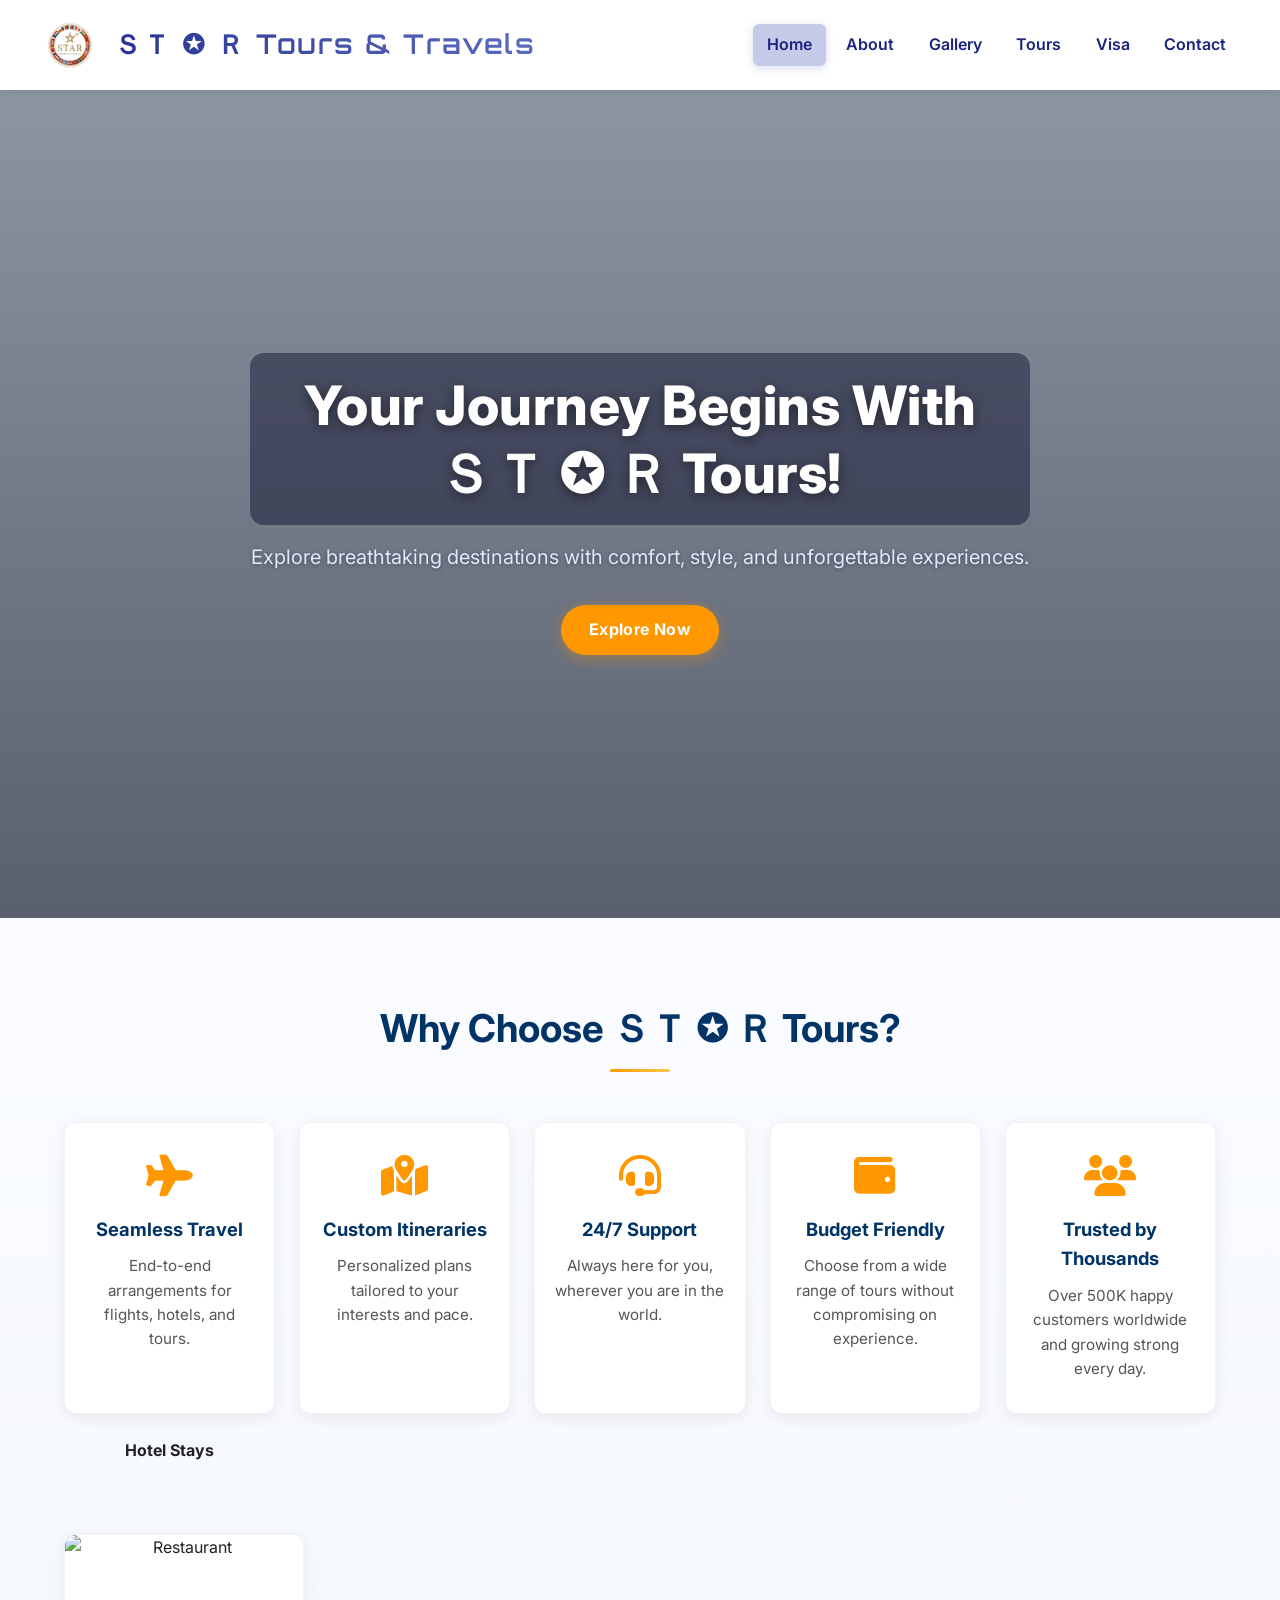
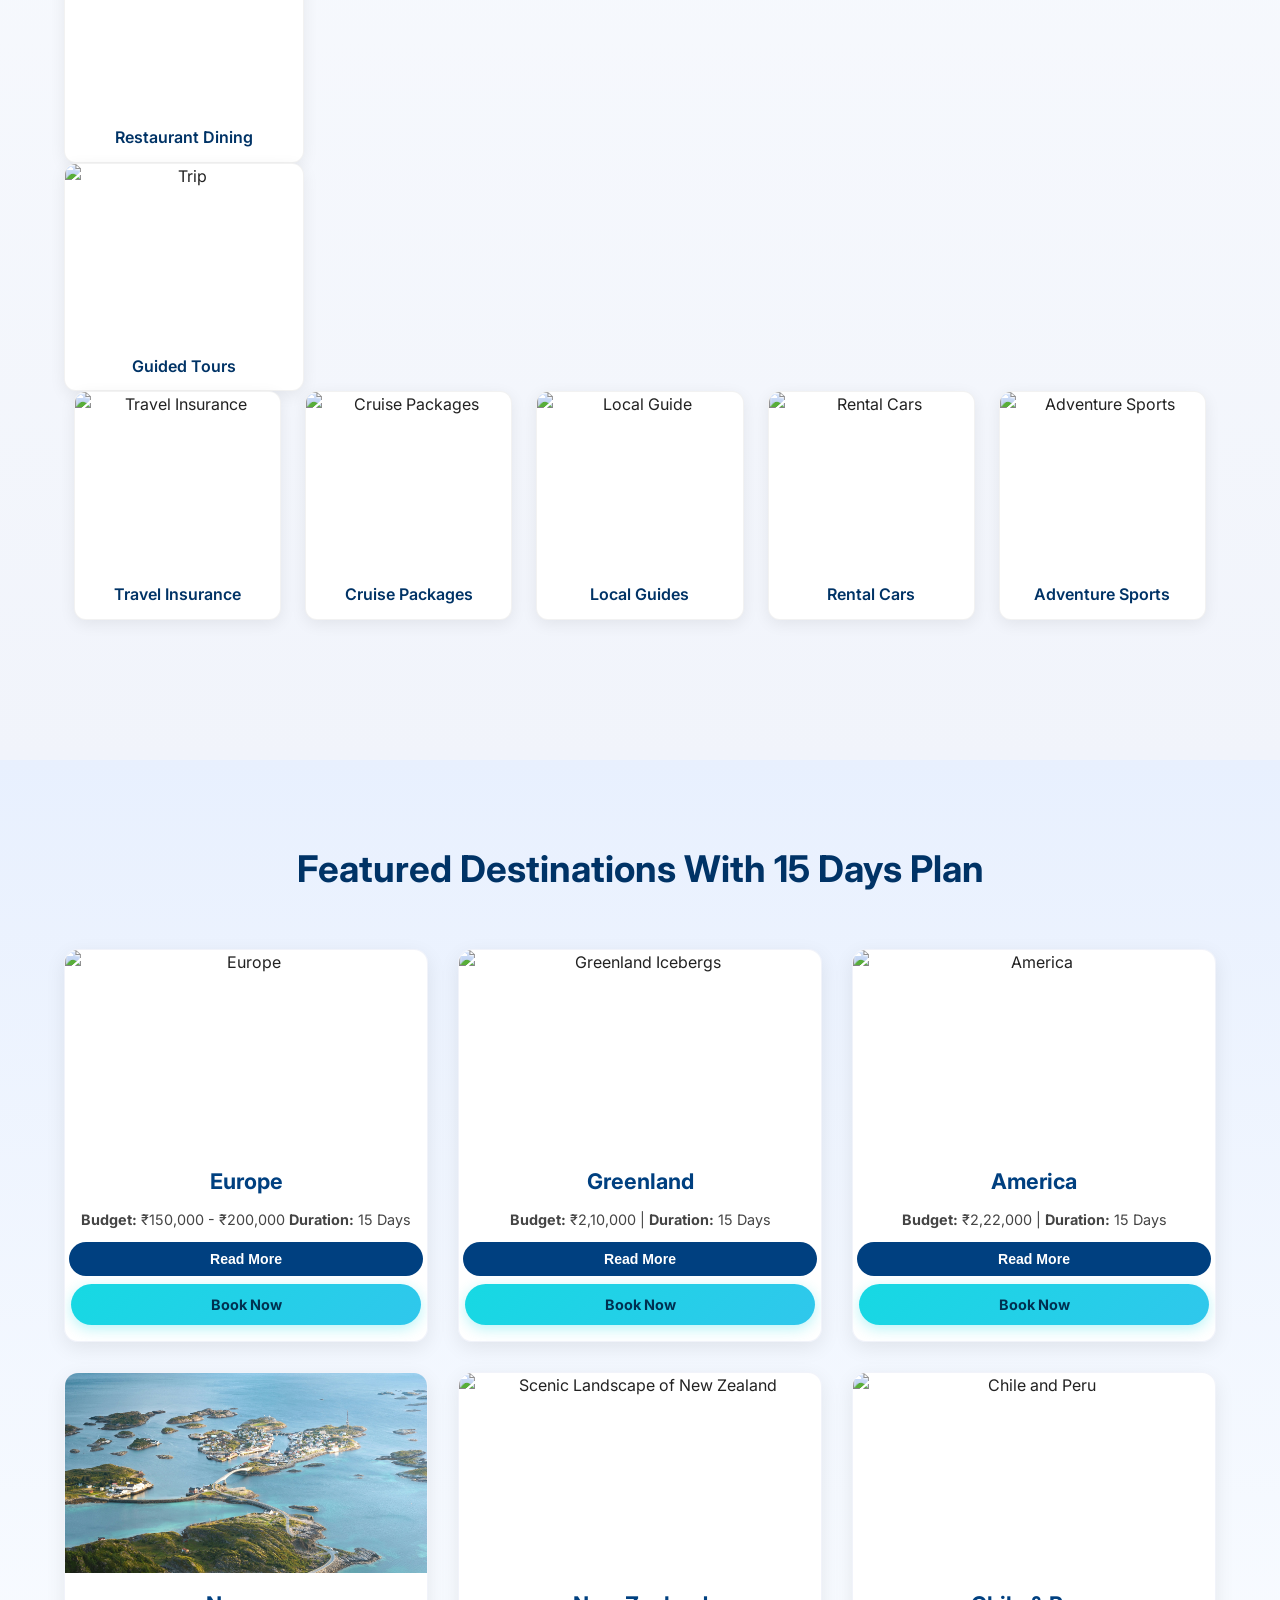
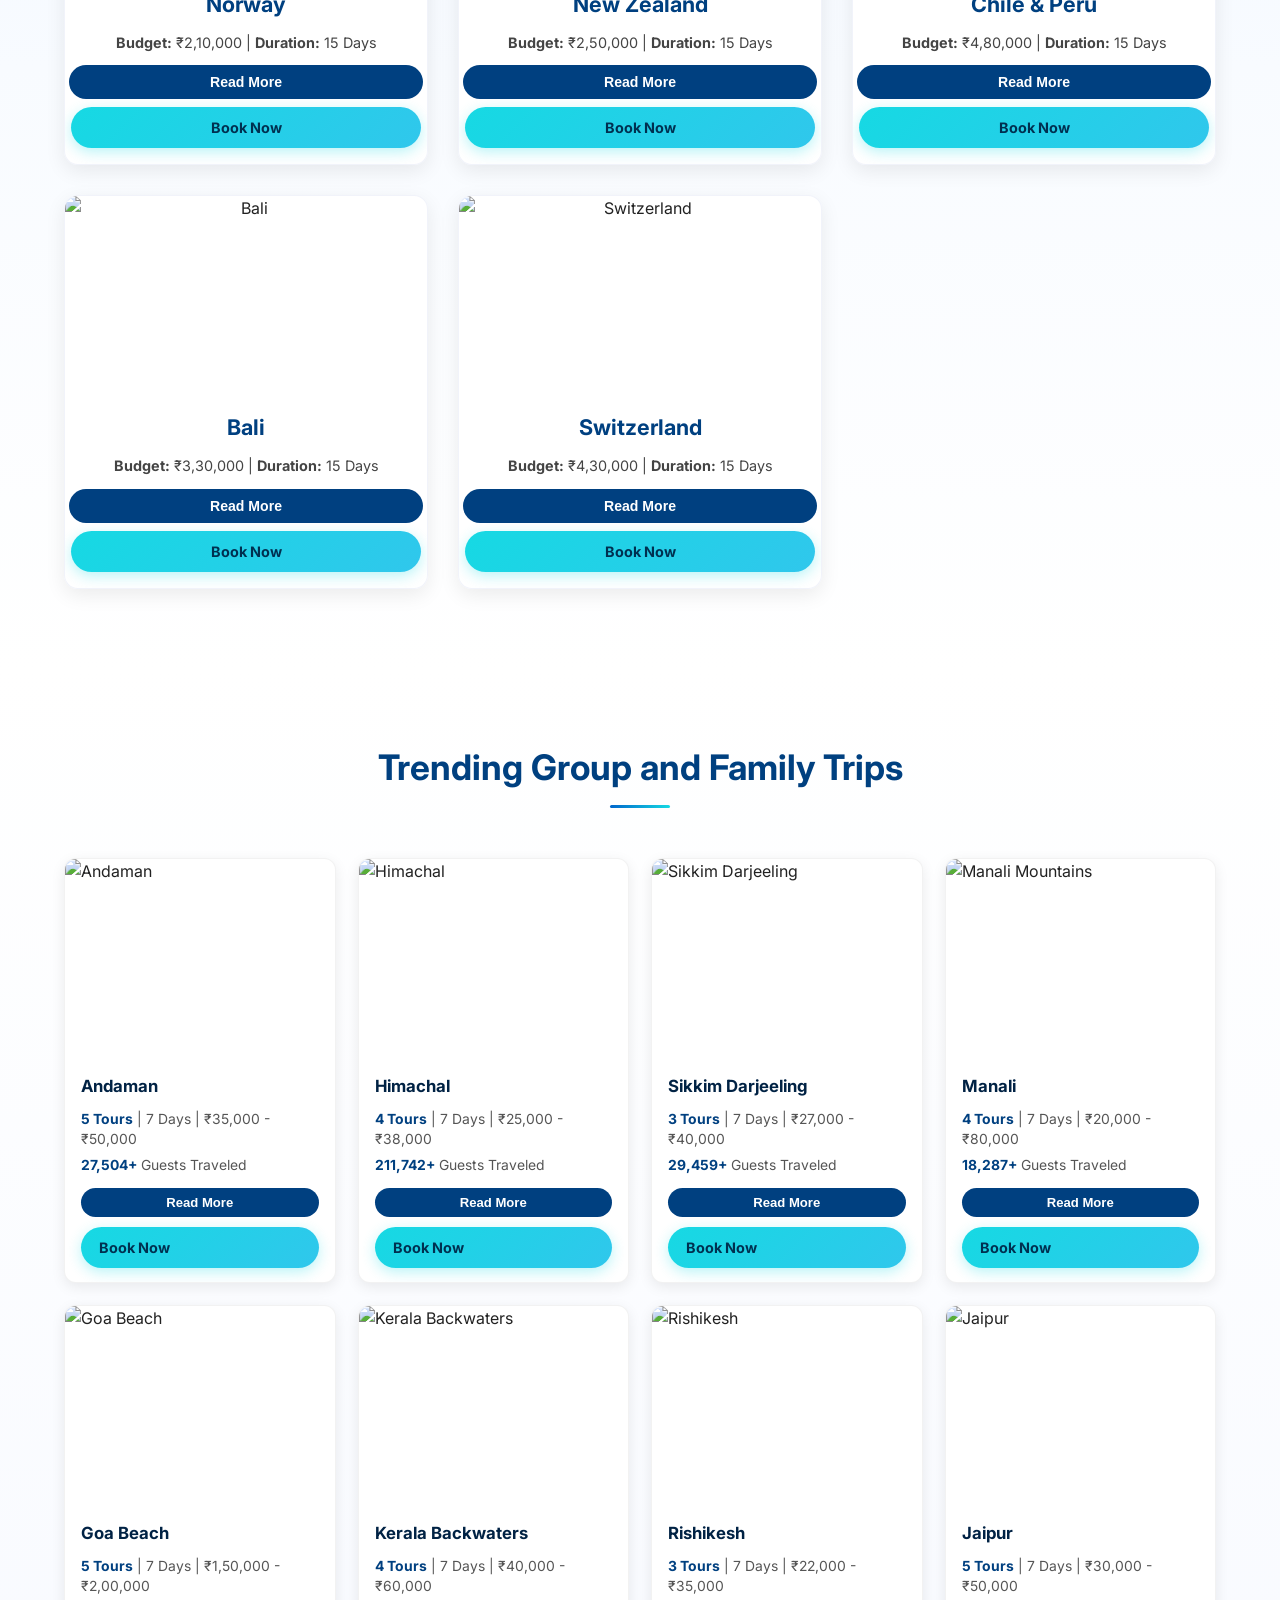
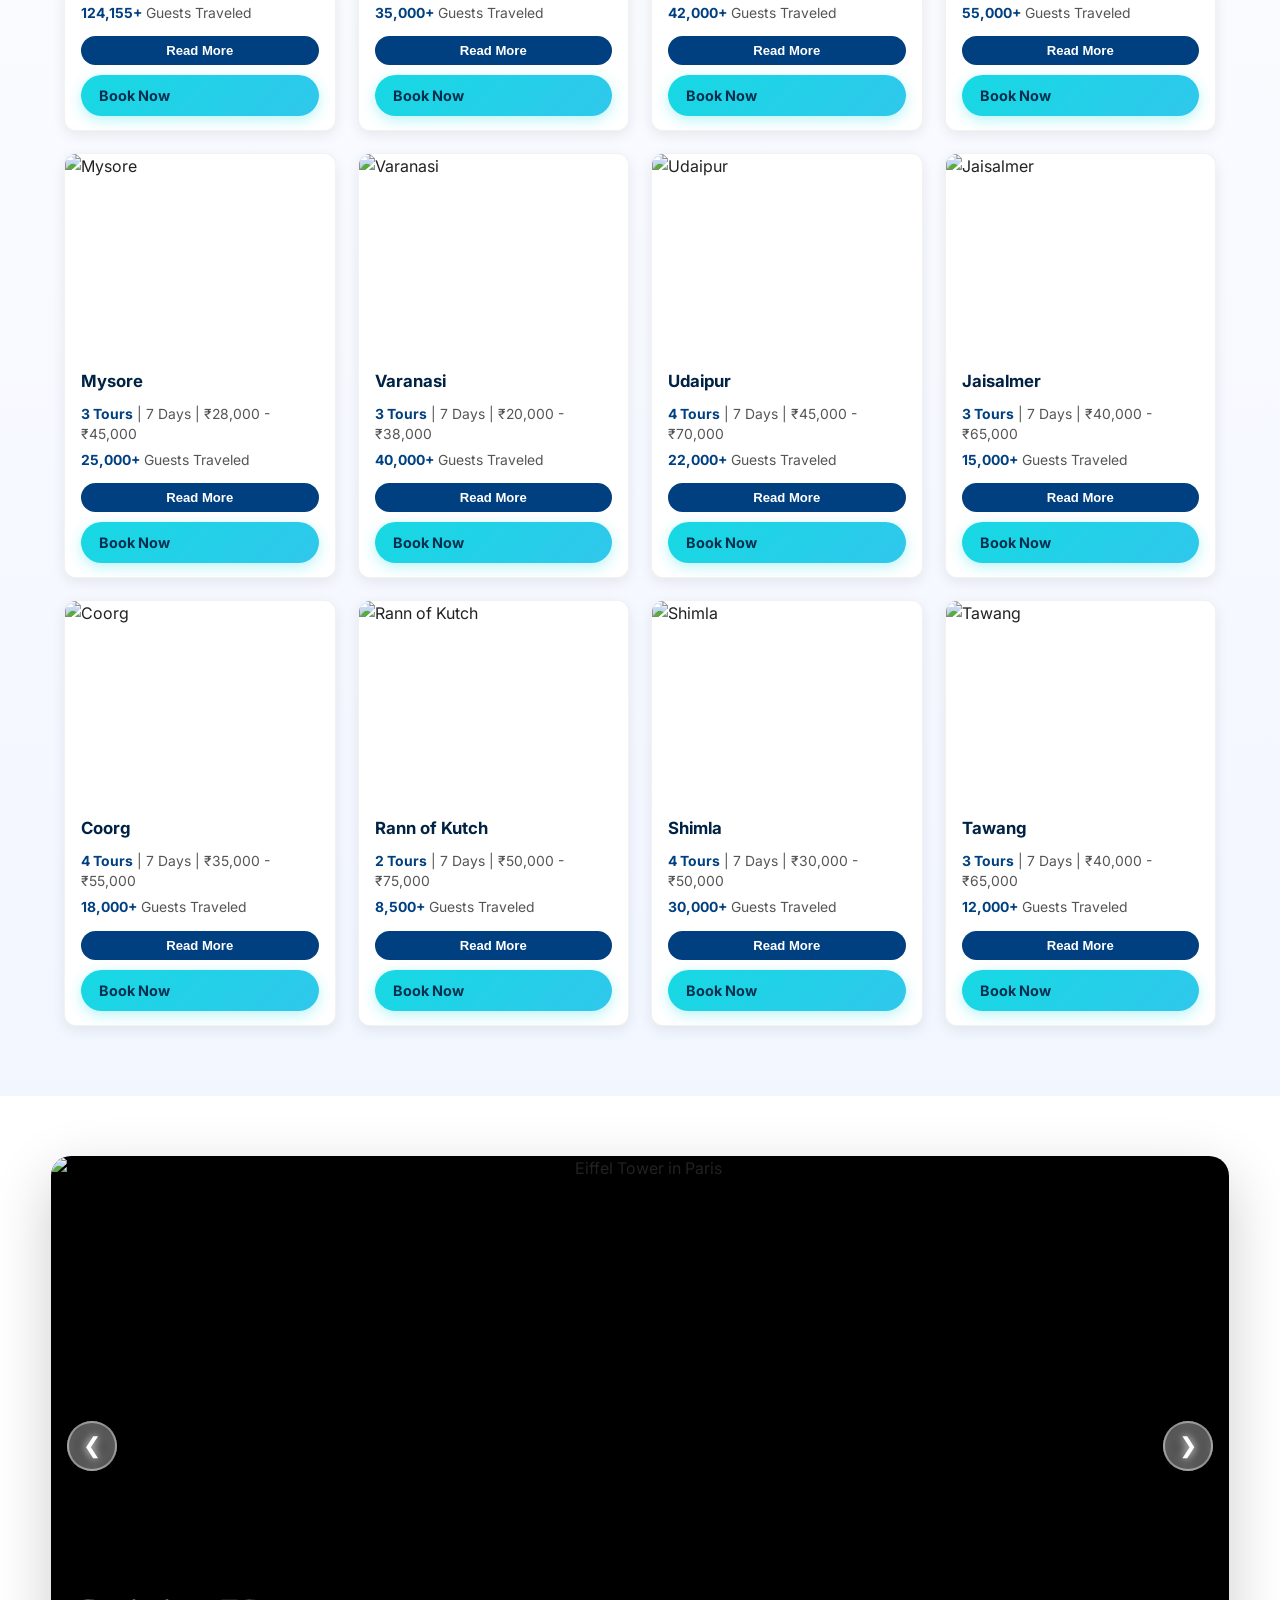
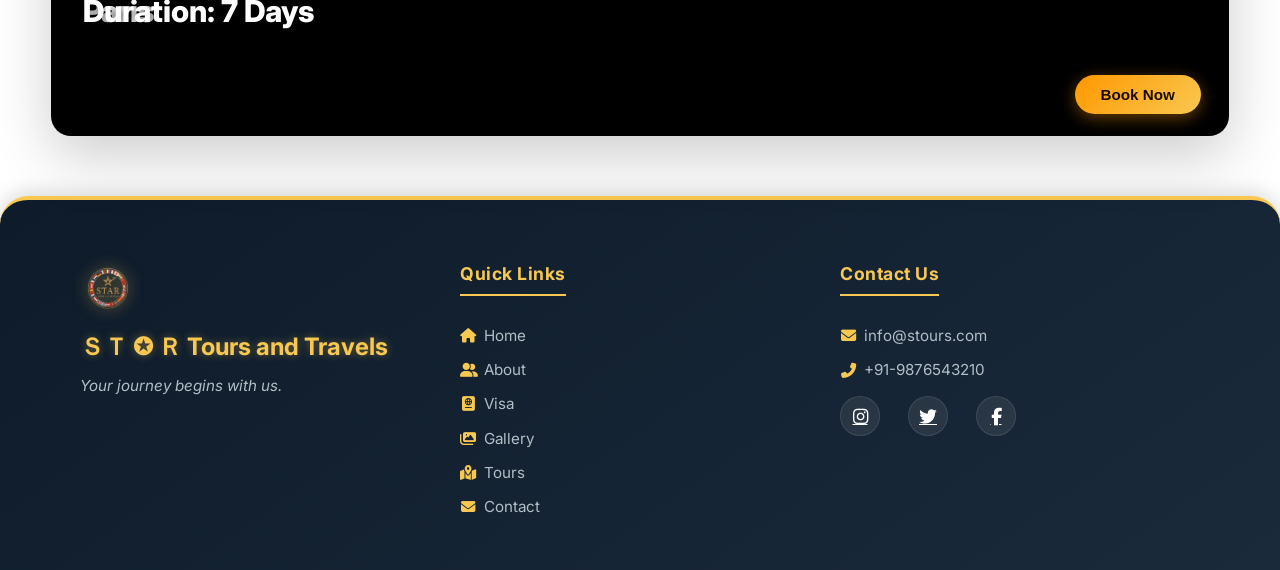
==== commit 7d9eda40: "refactor: Redesign booking form with a new layout and modern styling." ====
--- a/index.html
+++ b/index.html
@@ -23,7 +23,7 @@
   <!-- -- Navigation Menu -- -->
   <nav class="navbar">
     <div class="brand">
-      <img loading="lazy" src="Logoo-removebg-preview.png" alt="STAR Tours Logo">
+      <img loading="lazy" src="Logo/Logoo.png" alt="STAR Tours Logo">
       <span class="brand-name">ＳＴ ✪ Ｒ Tours & Travels</span>
       <button class="hamburger" aria-label="Toggle menu">
         <span></span><span></span><span></span>
@@ -85,30 +85,6 @@
         <h3>Trusted by Thousands</h3>
         <p>Over 500K happy customers worldwide and growing strong every day.</p>
       </div>
-    </div>
-
-    <h2
-      style="text-align:center;font-size:clamp(1.5rem,3vw,2.4rem);font-weight:700;color:#003366;margin-bottom:40px;position:relative;display:inline-block;left:50%;transform:translateX(-50%);">
-      What We Offer</h2>
-    <div class="about-content">
-      <!-- Horizontal Scroll Section (1st 5 services) -->
-      <div class="about-images">
-        <div class="image-box">
-          <img loading="lazy"
-            src="https://images.unsplash.com/photo-1556388158-158ea5ccacbd?w=500&auto=format&fit=crop&q=60"
-            alt="Flight" />
-          <h4>Flight Bookings</h4>
-        </div>
-        <div class="image-box">
-          <img loading="lazy"
-            src="https://images.unsplash.com/photo-1553697388-94e804e2f0f6?w=500&auto=format&fit=crop&q=60"
-            alt="Visa" />
-          <h4>Visa Services for Tours</h4>
-        </div>
-        <div class="image-box">
-          <img loading="lazy"
-            src="https://images.unsplash.com/photo-1566665797739-1674de7a421a?w=500&auto=format&fit=crop&q=60"
-            alt="Bedroom" />
           <h4>Hotel Stays</h4>
         </div>
         <div class="image-box">
@@ -693,7 +669,7 @@
   ==============================================================================-->
   <footer class="footer">
     <div class="footer-section left">
-      <img loading="lazy" src="https://cdn-icons-png.flaticon.com/512/201/201623.png" alt="Globe Icon" />
+      <img src="Logo/Logoo.png" alt="Globe Icon" />
       <span>ＳＴ ✪ Ｒ Tours and Travels</span>
       <p>Your journey begins with us.</p>
     </div>
--- a/shared.css
+++ b/shared.css
@@ -1,10 +1,10 @@
+@import url('https://fonts.googleapis.com/css2?family=Orbitron:wght@600&family=Inter:wght@400;500;600;700&display=swap');
+
 /* ============================================================
    SHARED.CSS — ST★R Tours & Travels
    Common styles used across ALL pages.
    Import this before any page-specific CSS.
    ============================================================ */
-
-@import url('https://fonts.googleapis.com/css2?family=Orbitron:wght@600&family=Inter:wght@400;500;600;700&display=swap');
 
 /* ---- Reset & Base ---- */
 *, *::before, *::after {
@@ -43,8 +43,9 @@
   font-family: 'Inter', 'Segoe UI', sans-serif;
   background-color: var(--bg-white);
   color: var(--text-dark);
-  overflow-x: hidden;
   line-height: 1.6;
+  /* NOTE: overflow-x hidden is NOT set here — it breaks position:sticky navbar.
+     Instead we clip overflow on a wrapper or use clip-path if needed. */
 }
 
 img {
@@ -577,12 +578,32 @@
   border-radius: 2px;
 }
 
-.section-subtitle {
-  text-align: center;
-  color: var(--text-mid);
-  font-size: 1.05rem;
-  margin-bottom: 40px;
-  max-width: 600px;
-  margin-left: auto;
-  margin-right: auto;
-}
+
+/* ============================================================
+   ULTRA-MOBILE SUPPORT (Fixed everything for all devices)
+   ============================================================ */
+@media (max-width: 400px) {
+  .brand-name {
+    font-size: 0.85rem !important; /* Prevents text wrap on small phones */
+    letter-spacing: 0.5px;
+  }
+  .navbar .brand img {
+    width: 38px !important;
+    height: 38px !important;
+  }
+  .navbar {
+    padding: 0.5rem 1rem !important;
+  }
+  .footer {
+    padding: 30px 15px !important;
+  }
+  .footer-section.left span {
+    font-size: 1.1rem !important;
+  }
+}
+
+@media (max-width: 320px) {
+  .brand-name {
+    display: none; /* Only show logo on VERY small devices for aesthetics */
+  }
+}
--- a/homepage.css
+++ b/homepage.css
@@ -729,4 +729,110 @@
     grid-template-columns: repeat(2, 1fr);
     gap: 12px;
   }
+}
+
+/* ============================================================
+   SERVICES GRID (What We Offer)
+   ============================================================ */
+.services-section {
+  padding: 80px 20px;
+  background-color: var(--bg-light);
+}
+
+.services-grid {
+  display: grid;
+  grid-template-columns: repeat(auto-fit, minmax(300px, 1fr));
+  gap: 30px;
+  max-width: 1200px;
+  margin: 0 auto;
+}
+
+.service-card {
+  position: relative;
+  height: 250px;
+  border-radius: var(--radius-md);
+  overflow: hidden;
+  box-shadow: var(--shadow-md);
+  opacity: 0;
+  animation: fadeInUp 0.8s ease forwards;
+  animation-delay: var(--delay);
+}
+
+.service-card img {
+  width: 100%;
+  height: 100%;
+  object-fit: cover;
+  transition: transform 0.6s cubic-bezier(0.2, 1, 0.3, 1);
+}
+
+.service-icon {
+  position: absolute;
+  top: 20px;
+  left: 20px;
+  z-index: 10;
+  width: 45px;
+  height: 45px;
+  background: var(--primary);
+  color: #fff;
+  border-radius: 50%;
+  display: flex;
+  align-items: center;
+  justify-content: center;
+  font-size: 1.2rem;
+  box-shadow: 0 4px 10px rgba(0,0,0,0.2);
+  border: 2px solid rgba(255,255,255,0.2);
+}
+
+.service-overlay {
+  position: absolute;
+  inset: 0;
+  background: linear-gradient(to top, rgba(0, 34, 68, 0.95) 10%, rgba(0, 34, 68, 0.4) 100%);
+  display: flex;
+  flex-direction: column;
+  justify-content: flex-end;
+  padding: 25px;
+  color: #fff;
+  transition: background 0.4s ease;
+}
+
+.service-overlay h4 {
+  font-size: 1.4rem;
+  margin-bottom: 8px;
+  font-weight: 700;
+  transform: translateY(40px);
+  transition: transform 0.4s ease;
+}
+
+.service-overlay p {
+  font-size: 0.95rem;
+  line-height: 1.4;
+  opacity: 0;
+  transform: translateY(20px);
+  transition: all 0.4s ease 0.1s;
+}
+
+.service-card:hover img {
+  transform: scale(1.1);
+}
+
+.service-card:hover .service-overlay {
+  background: linear-gradient(to top, rgba(0, 34, 68, 0.98) 30%, rgba(0, 34, 68, 0.6) 100%);
+}
+
+.service-card:hover .service-overlay h4 {
+  transform: translateY(0);
+}
+
+.service-card:hover .service-overlay p {
+  opacity: 1;
+  transform: translateY(0);
+}
+
+@media (max-width: 768px) {
+  .services-section {
+    padding: 50px 15px;
+  }
+  .service-card {
+    height: 220px;
+  }
 }
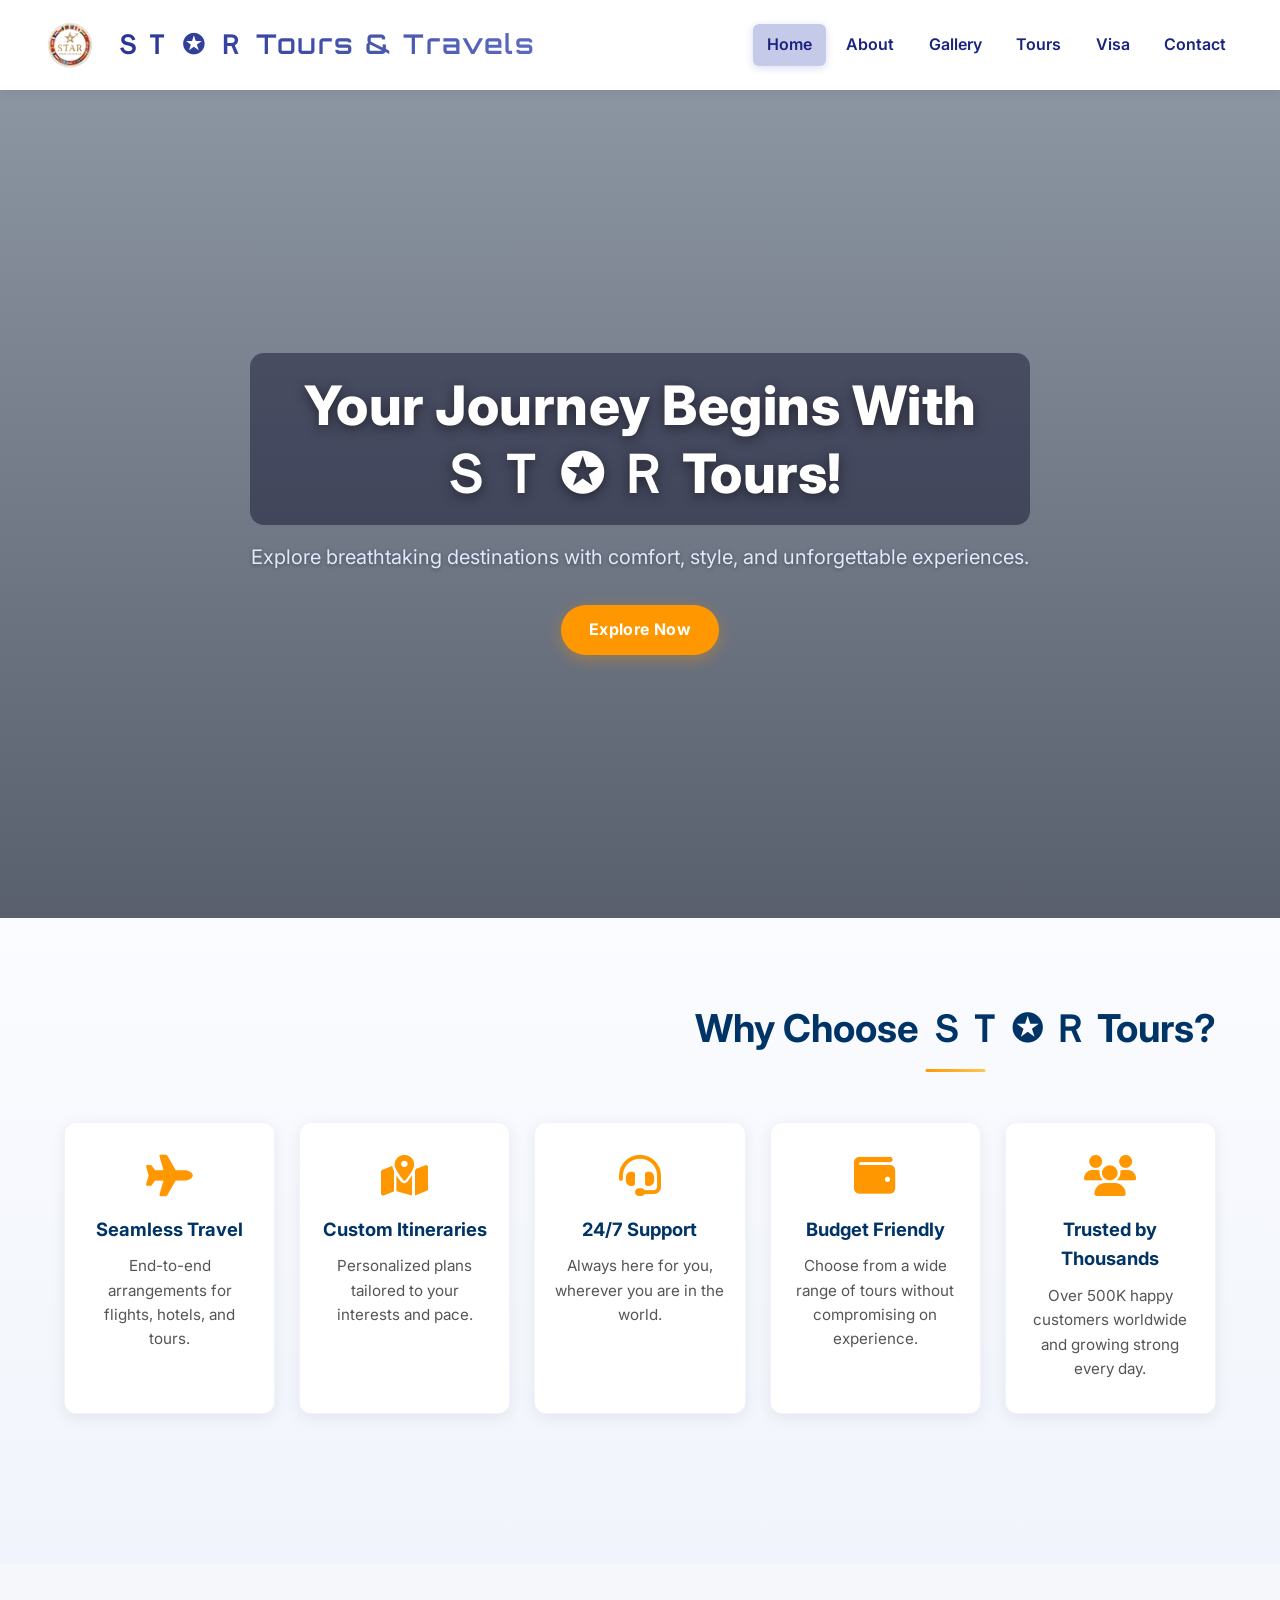
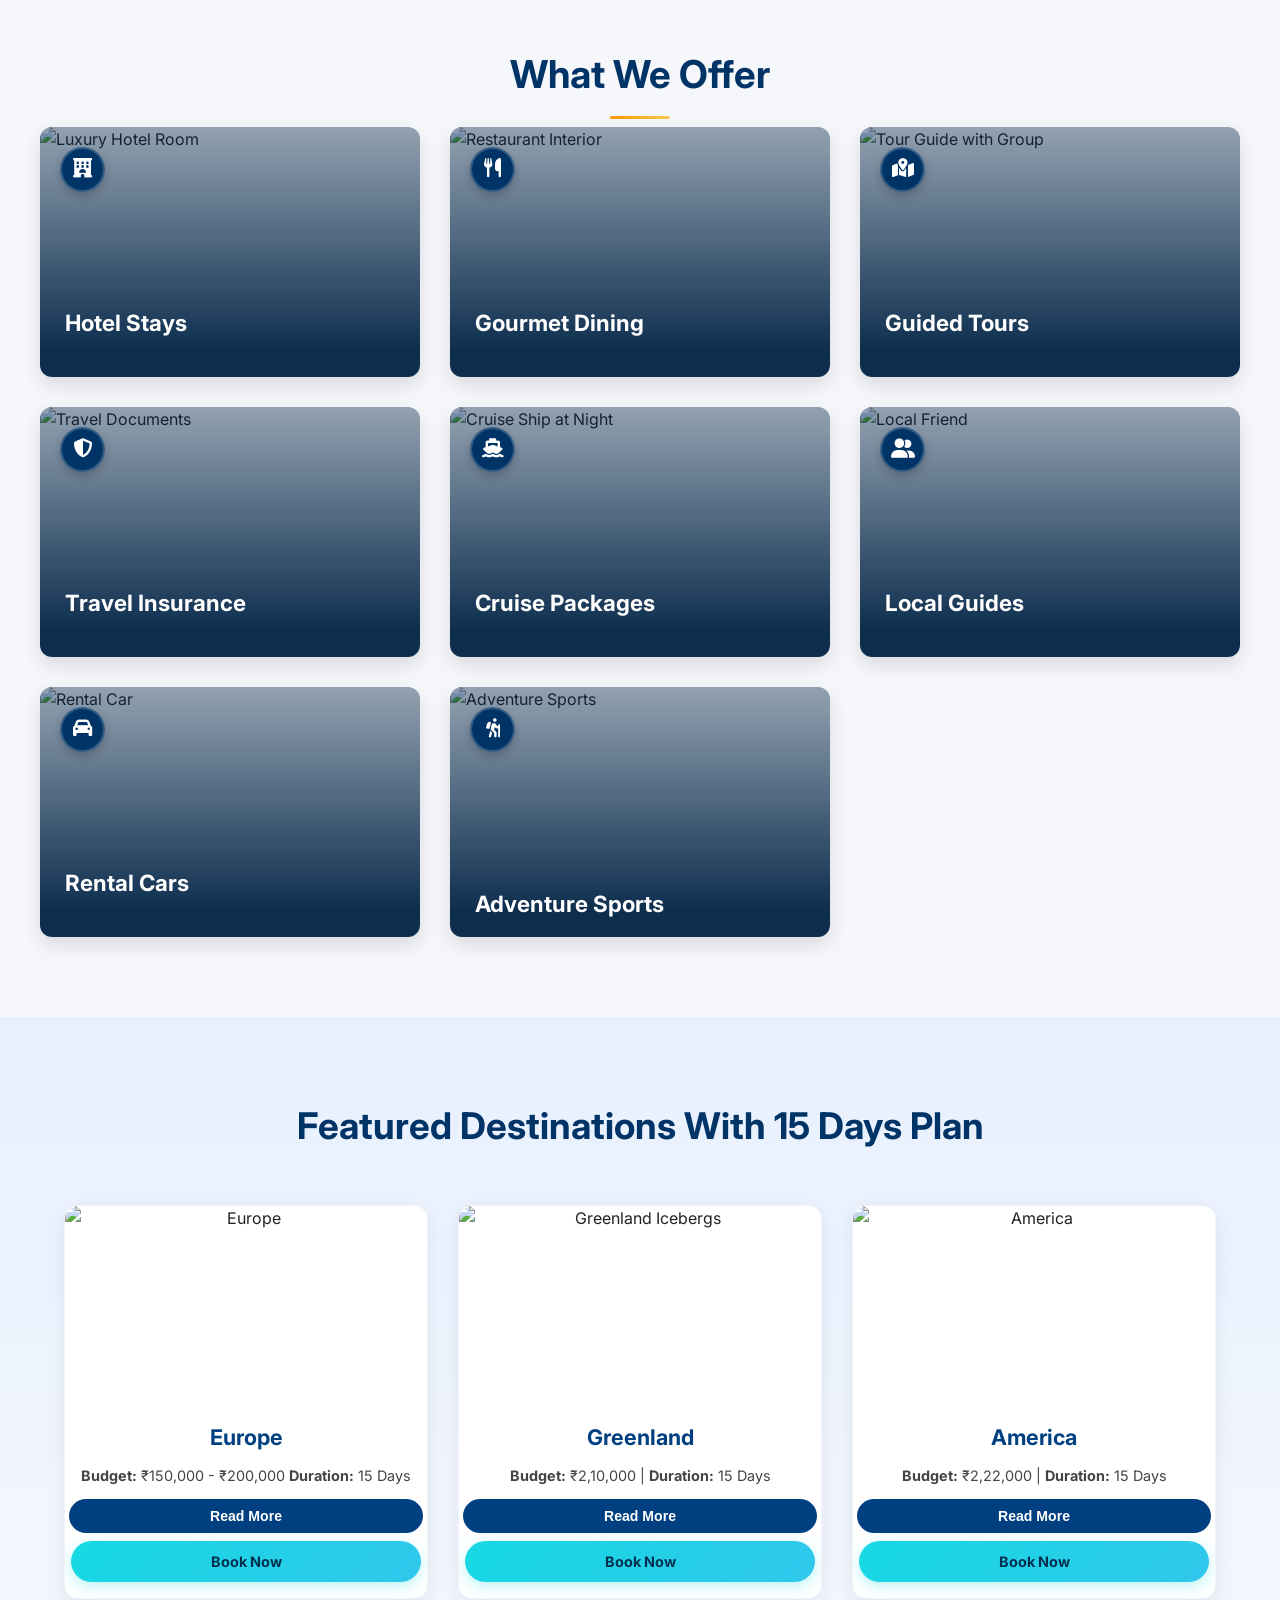
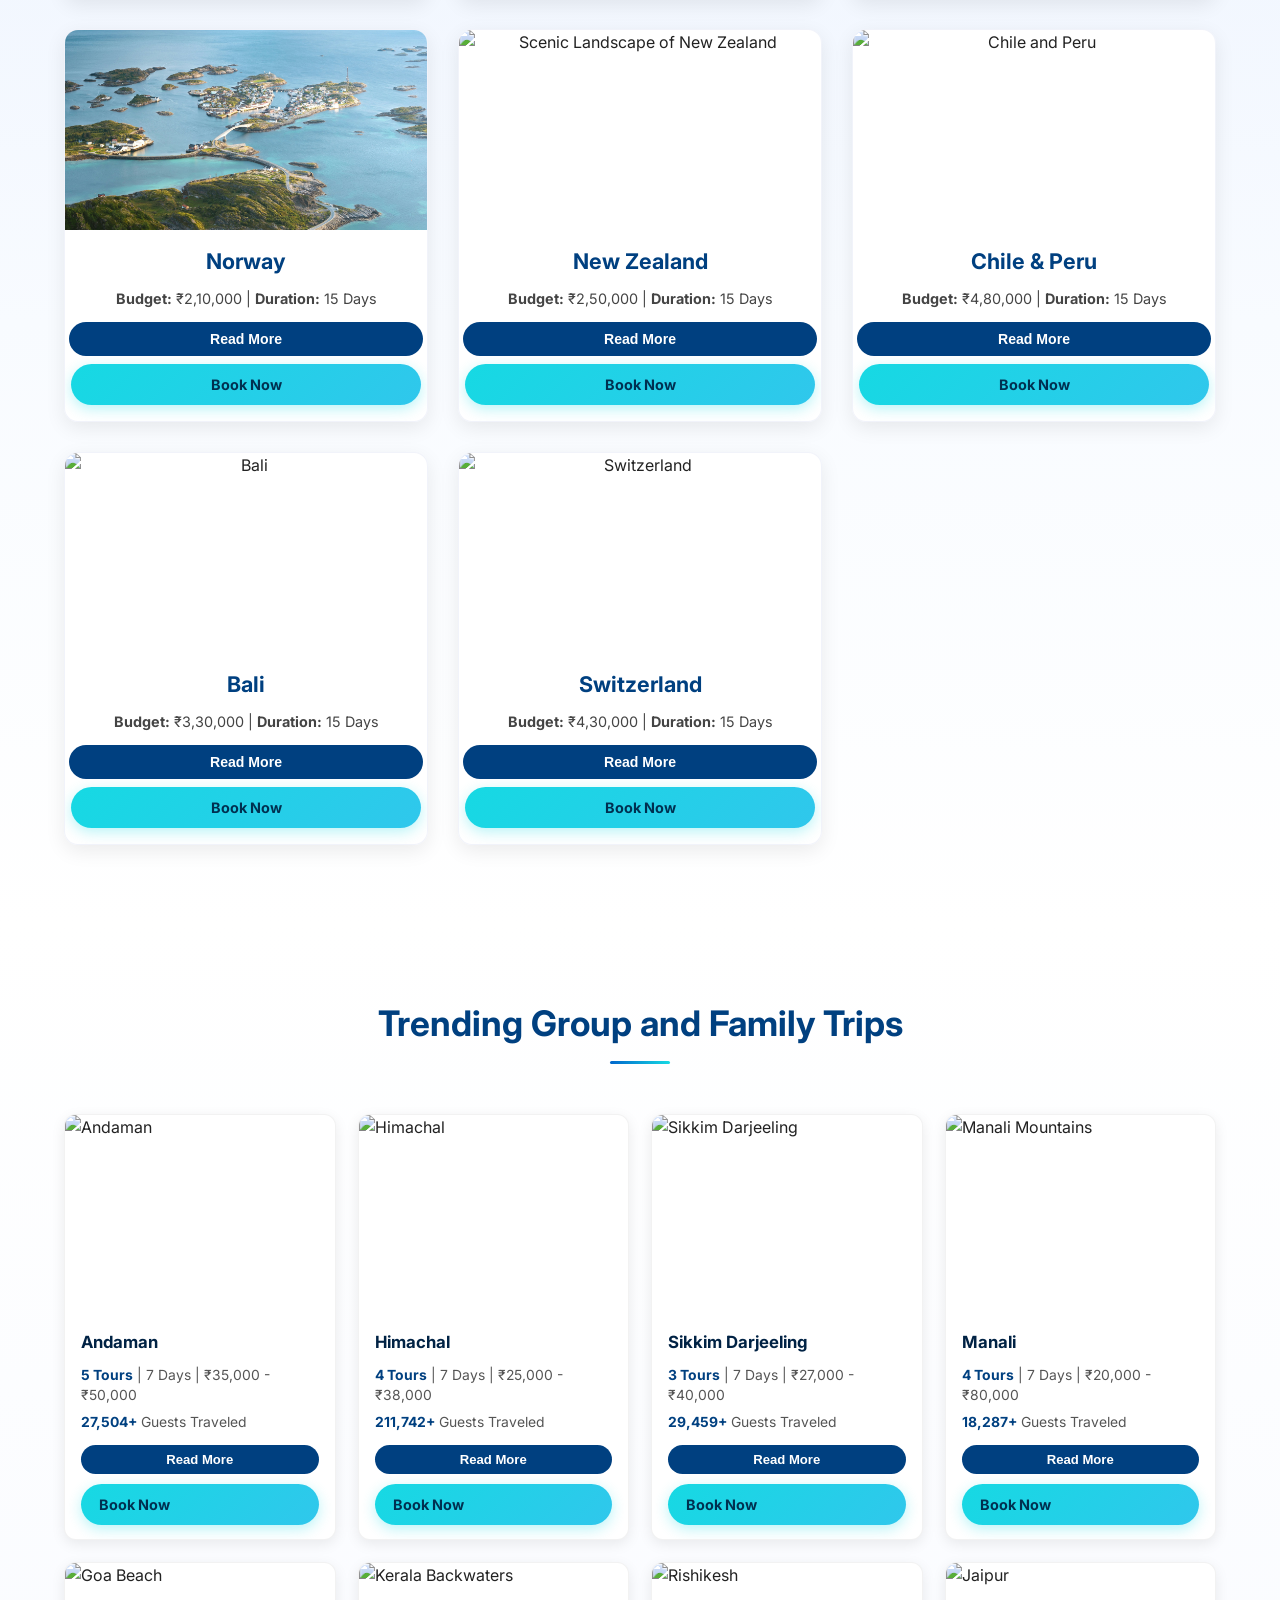
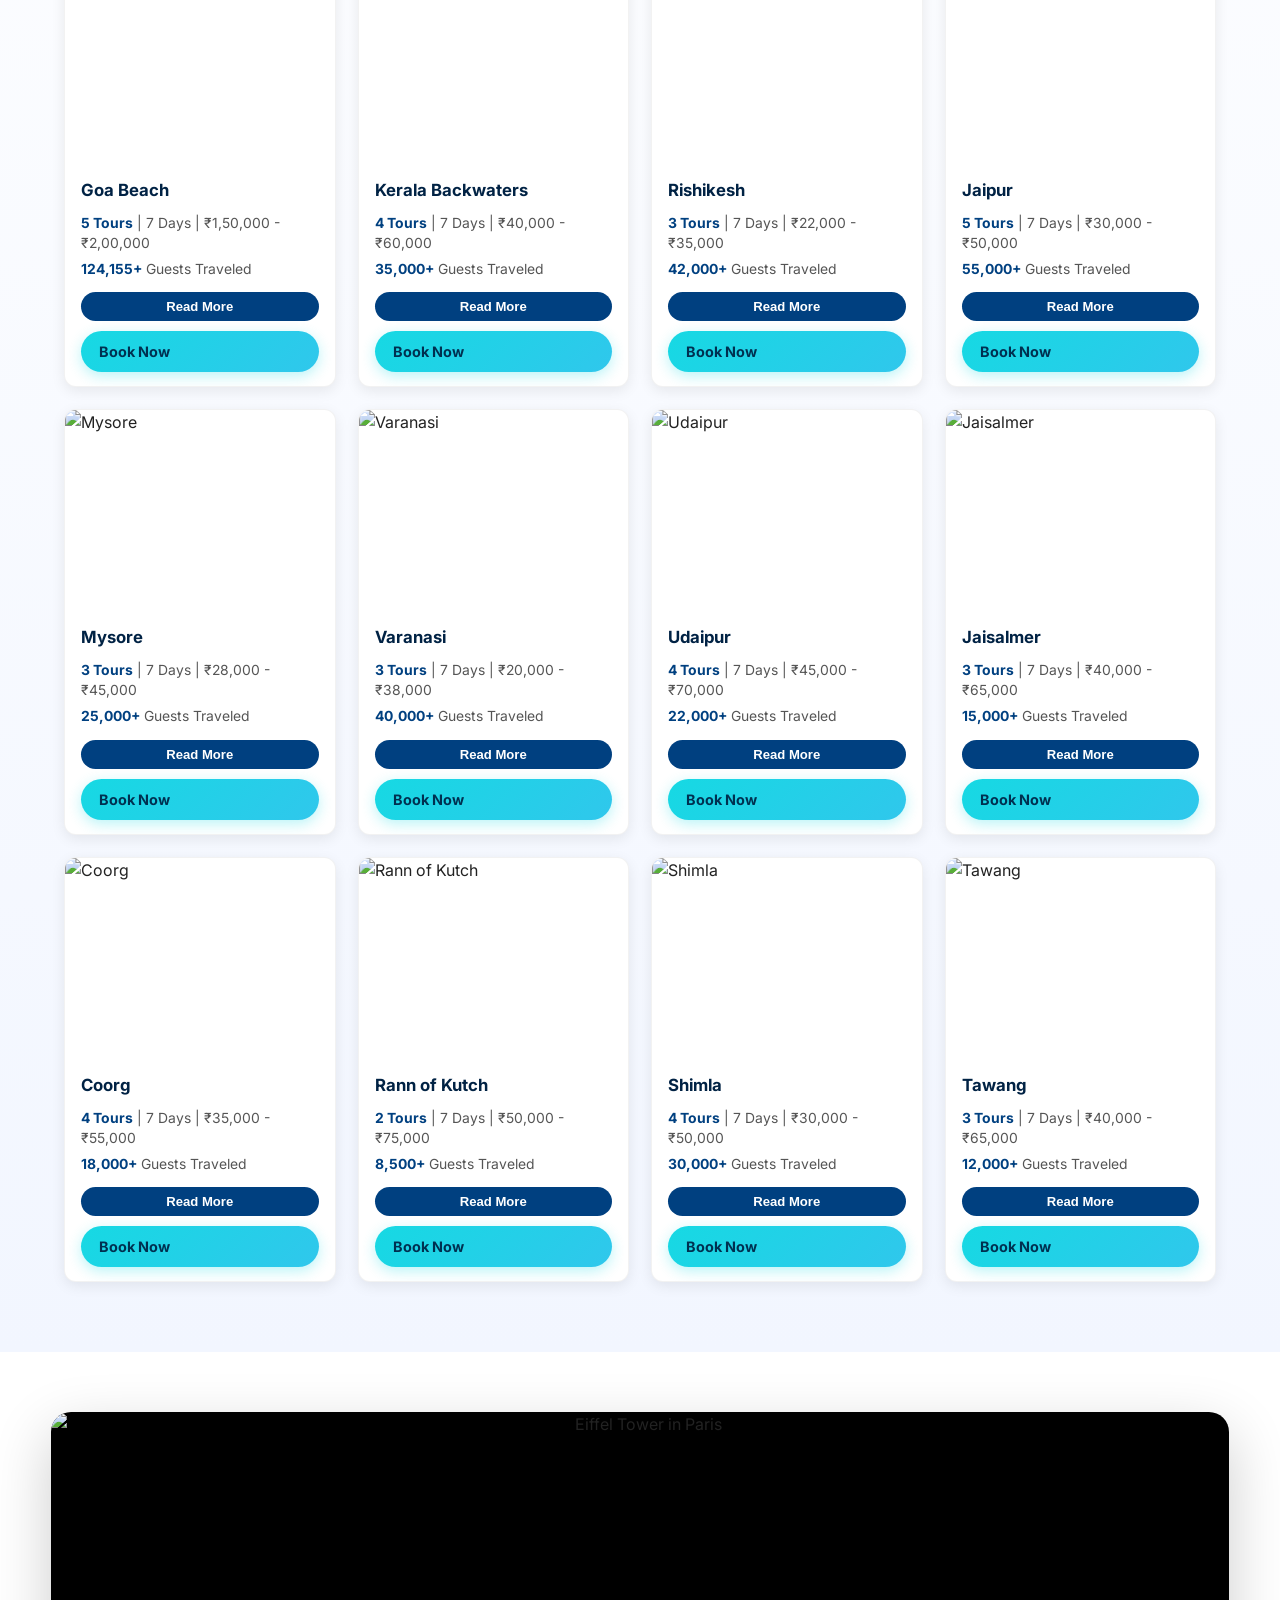
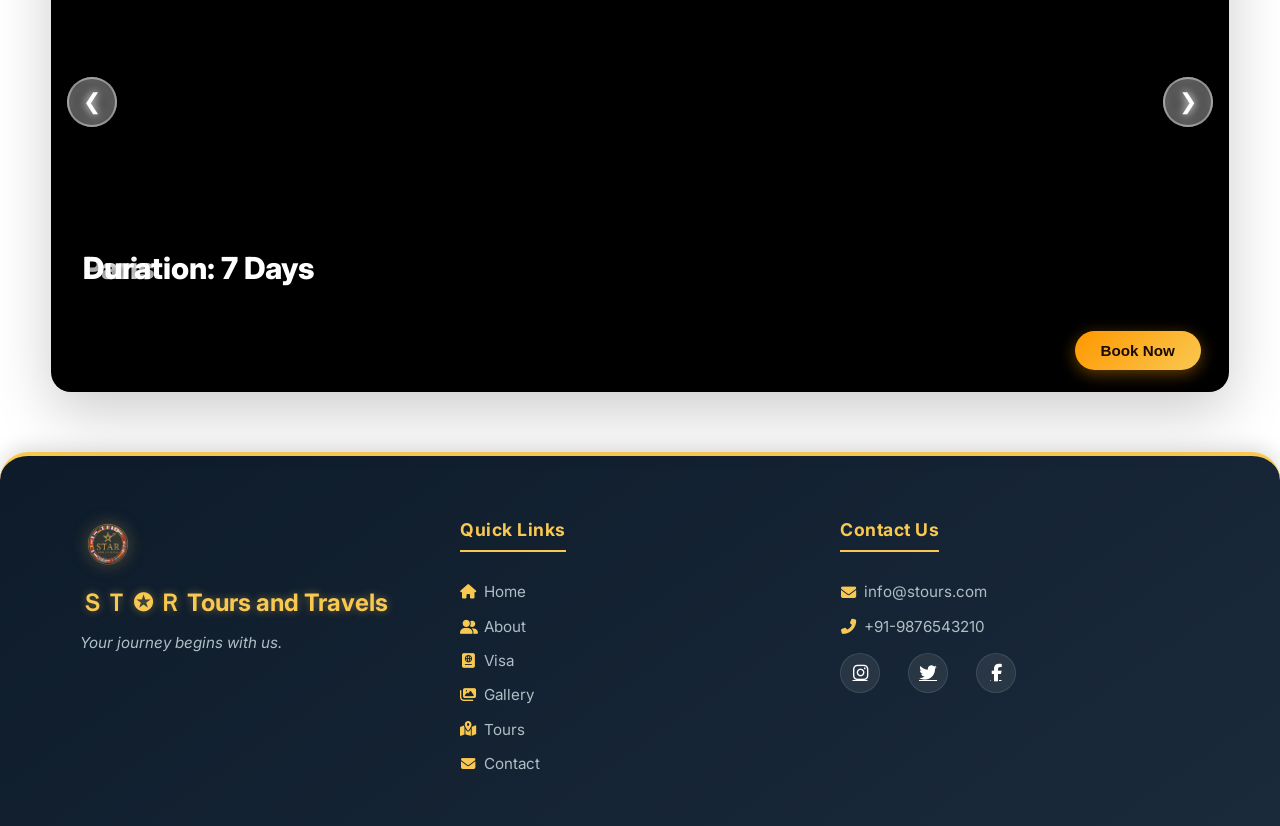
==== commit b14c7301: "Redesign "What We Offer" section with a new service card grid layout and improved responsiveness." ====
--- a/index.html
+++ b/index.html
@@ -58,7 +58,7 @@
   ================================= Why Choose Us ================================ 
   ==============================================================================-->
   <section class="features">
-    <h2>Why Choose ＳＴ ✪ Ｒ Tours?</h2>
+    <h2 class="section-title">Why Choose ＳＴ ✪ Ｒ Tours?</h2>
     <div class="feature-cards">
       <div class="card">
         <i class="fas fa-plane"></i>
@@ -85,53 +85,92 @@
         <h3>Trusted by Thousands</h3>
         <p>Over 500K happy customers worldwide and growing strong every day.</p>
       </div>
+    </div>
+  </section>
+
+  <!--=============================================================================
+  ================================= What We Offer =============================== 
+  ==============================================================================-->
+  <section class="services-section" id="services">
+    <h2 class="section-title">What We Offer</h2>
+    <div class="services-grid">
+      <!-- 1. Hotel Stays -->
+      <div class="service-card" style="--delay: 0.1s;">
+        <div class="service-icon"><i class="fas fa-hotel"></i></div>
+        <img loading="lazy" src="https://images.unsplash.com/photo-1566073771259-6a8506099945?w=600&auto=format&fit=crop&q=80" alt="Luxury Hotel Room">
+        <div class="service-overlay">
           <h4>Hotel Stays</h4>
+          <p>Hand-picked, premium accommodations for a restful journey.</p>
         </div>
-        <div class="image-box">
-          <img loading="lazy"
-            src="https://images.unsplash.com/photo-1555396273-367ea4eb4db5?w=500&auto=format&fit=crop&q=60"
-            alt="Restaurant" />
-          <h4>Restaurant Dining</h4>
+      </div>
+
+      <!-- 2. Restaurant Dining -->
+      <div class="service-card" style="--delay: 0.2s;">
+        <div class="service-icon"><i class="fas fa-utensils"></i></div>
+        <img loading="lazy" src="https://images.unsplash.com/photo-1555396273-367ea4eb4db5?w=600&auto=format&fit=crop&q=80" alt="Restaurant Interior">
+        <div class="service-overlay">
+          <h4>Gourmet Dining</h4>
+          <p>Experience local flavors and world-class cuisines.</p>
         </div>
-        <div class="image-box">
-          <img loading="lazy"
-            src="https://images.unsplash.com/photo-1473625247510-8ceb1760943f?w=500&auto=format&fit=crop&q=60"
-            alt="Trip" />
+      </div>
+
+      <!-- 3. Guided Tours -->
+      <div class="service-card" style="--delay: 0.3s;">
+        <div class="service-icon"><i class="fas fa-map-marked-alt"></i></div>
+        <img loading="lazy" src="https://images.unsplash.com/photo-1473625247510-8ceb1760943f?w=600&auto=format&fit=crop&q=80" alt="Tour Guide with Group">
+        <div class="service-overlay">
           <h4>Guided Tours</h4>
+          <p>Expert local guides to show you the hidden gems of every city.</p>
         </div>
       </div>
 
-      <!-- Second Row (5 more services below) -->
-      <div class="additional-row">
-        <div class="image-box">
-          <img
-            src="https://images.unsplash.com/photo-1503221043305-f7498f8b7888?w=500&auto=format&fit=crop&q=60&ixlib=rb-4.1.0&ixid=M3wxMjA3fDB8MHxzZWFyY2h8MjB8fFRyYXZlbCUyMEluc3VyYW5jZXxlbnwwfHwwfHx8MA%3D%3D"
-            alt="Travel Insurance" />
-          <h3>Travel Insurance</h3>
+      <!-- 4. Travel Insurance -->
+      <div class="service-card" style="--delay: 0.4s;">
+        <div class="service-icon"><i class="fas fa-shield-alt"></i></div>
+        <img loading="lazy" src="https://images.unsplash.com/photo-1503221043305-f7498f8b7888?w=600&auto=format&fit=crop&q=80" alt="Travel Documents">
+        <div class="service-overlay">
+          <h4>Travel Insurance</h4>
+          <p>Worry-free travel with comprehensive insurance coverage.</p>
         </div>
-        <div class="image-box">
-          <img
-            src="https://images.unsplash.com/photo-1581930230239-3932fa889e1b?w=500&auto=format&fit=crop&q=60&ixlib=rb-4.1.0&ixid=M3wxMjA3fDB8MHxzZWFyY2h8MTZ8fENydWlzZSUyMFBhY2thZ2VzfGVufDB8fDB8fHww"
-            alt="Cruise Packages" />
-          <h3>Cruise Packages</h3>
+      </div>
+
+      <!-- 5. Cruise Packages -->
+      <div class="service-card" style="--delay: 0.5s;">
+        <div class="service-icon"><i class="fas fa-ship"></i></div>
+        <img loading="lazy" src="https://images.unsplash.com/photo-1581930230239-3932fa889e1b?w=600&auto=format&fit=crop&q=80" alt="Cruise Ship at Night">
+        <div class="service-overlay">
+          <h4>Cruise Packages</h4>
+          <p>Luxurious voyages across the most beautiful oceans.</p>
         </div>
-        <div class="image-box">
-          <img
-            src="https://plus.unsplash.com/premium_photo-1716937388477-7aea40385274?w=500&auto=format&fit=crop&q=60&ixlib=rb-4.1.0&ixid=M3wxMjA3fDB8MHxzZWFyY2h8NXx8TG9jYWwlMjBHdWlkZXN8ZW58MHx8MHx8fDA%3D"
-            alt="Local Guide" />
-          <h3>Local Guides</h3>
+      </div>
+
+      <!-- 6. Local Guides -->
+      <div class="service-card" style="--delay: 0.6s;">
+        <div class="service-icon"><i class="fas fa-user-friends"></i></div>
+        <img loading="lazy" src="https://plus.unsplash.com/premium_photo-1716937388477-7aea40385274?w=600&auto=format&fit=crop&q=80" alt="Local Friend">
+        <div class="service-overlay">
+          <h4>Local Guides</h4>
+          <p>Connect with local experts for an authentic experience.</p>
         </div>
-        <div class="image-box">
-          <img
-            src="https://images.unsplash.com/photo-1652086510472-378f681c8f00?w=500&auto=format&fit=crop&q=60&ixlib=rb-4.1.0&ixid=M3wxMjA3fDB8MHxzZWFyY2h8MTB8fFJlbnRhbCUyMENhcnN8ZW58MHx8MHx8fDA%3D"
-            alt="Rental Cars" />
-          <h3>Rental Cars</h3>
+      </div>
+
+      <!-- 7. Rental Cars -->
+      <div class="service-card" style="--delay: 0.7s;">
+        <div class="service-icon"><i class="fas fa-car"></i></div>
+        <img loading="lazy" src="https://images.unsplash.com/photo-1652086510472-378f681c8f00?w=600&auto=format&fit=crop&q=80" alt="Rental Car">
+        <div class="service-overlay">
+          <h4>Rental Cars</h4>
+          <p>Freedom to explore at your own pace with our fleet.</p>
         </div>
-        <div class="image-box">
-          <img
-            src="https://images.unsplash.com/photo-1635786202337-b012a5c5e780?w=500&auto=format&fit=crop&q=60&ixlib=rb-4.1.0&ixid=M3wxMjA3fDB8MHxzZWFyY2h8M3x8QWR2ZW50dXJlJTIwU3BvcnRzfGVufDB8fDB8fHww"
-            alt="Adventure Sports" />
-          <h3>Adventure Sports</h3>
+      </div>
+
+      <!-- 8. Adventure Sports -->
+      <div class="service-card" style="--delay: 0.8s;">
+        <div class="service-icon"><i class="fas fa-hiking"></i></div>
+        <img loading="lazy" src="https://images.unsplash.com/photo-1635786202337-b012a5c5e780?w=600&auto=format&fit=crop&q=80" alt="Adventure Sports">
+        <div class="service-overlay">
+          <h4>Adventure Sports</h4>
+          <p>Thrilling activities for the adrenaline seekers.</p>
         </div>
       </div>
     </div>
--- a/homepage.css
+++ b/homepage.css
@@ -1,838 +1,767 @@
-/* ============================================================
-   HOMEPAGE.CSS — ST★R Tours & Travels
-   Page-specific styles only. Shared styles → shared.css
-   ============================================================ */
-
-/* ---- Hero Section ---- */
-.hero {
-  background: url('https://plus.unsplash.com/premium_photo-1663013128089-c7039e4e5058?w=1920&auto=format&fit=crop&q=90') no-repeat center center / cover;
-  height: 92vh;
-  min-height: 500px;
-  width: 100%;
-  display: flex;
-  align-items: center;
-  justify-content: center;
-  text-align: center;
-  position: relative;
-}
-
-.hero-overlay {
-  position: absolute;
-  inset: 0;
-  background: linear-gradient(
-    to bottom,
-    rgba(0, 20, 50, 0.45) 0%,
-    rgba(0, 10, 30, 0.65) 100%
-  );
-  display: flex;
-  align-items: center;
-  justify-content: center;
-  padding: 20px;
-}
-
-.hero-content {
-  color: #fff;
-  max-width: 780px;
-  animation: fadeInUp 1s ease both;
-}
-
-.hero-content h1,
-.hero h1 {
-  font-size: clamp(1.8rem, 5vw, 3.4rem);
-  font-weight: 800;
-  margin-bottom: 1rem;
-  line-height: 1.25;
-  text-shadow: 0 3px 12px rgba(0, 0, 0, 0.5);
-  background: rgba(10, 10, 40, 0.45);
-  padding: 18px 28px;
-  border-radius: 14px;
-  backdrop-filter: blur(4px);
-  letter-spacing: 0.5px;
-}
-
-.hero-content p,
-.hero p {
-  font-size: clamp(1rem, 2.2vw, 1.25rem);
-  margin-bottom: 2rem;
-  line-height: 1.6;
-  color: #e0e8ff;
-  text-shadow: 0 1px 4px rgba(0,0,0,0.4);
-}
-
-/* Welcome message */
-#welcomeMessage {
-  min-height: 0;
-}
-
-/* ---- Why Choose Us / Features Section ---- */
-.features {
-  padding: 80px 5%;
-  text-align: center;
-  background: linear-gradient(180deg, #fafcff 0%, #f1f4fb 100%);
-}
-
-.features > h2 {
-  font-size: clamp(1.5rem, 3vw, 2.4rem);
-  font-weight: 700;
-  color: #003366;
-  margin-bottom: 50px;
-  position: relative;
-  display: inline-block;
-}
-
-.features > h2::after {
-  content: '';
-  display: block;
-  width: 60px;
-  height: 3px;
-  background: linear-gradient(90deg, #ff9800, #f9c851);
-  border-radius: 3px;
-  margin: 10px auto 0;
-}
-
-/* Feature Cards */
-.feature-cards {
-  display: grid;
-  grid-template-columns: repeat(auto-fit, minmax(200px, 1fr));
-  gap: 24px;
-  max-width: 1300px;
-  margin: 0 auto 70px;
-}
-
-.card {
-  background: #ffffff;
-  padding: 32px 20px;
-  border-radius: 12px;
-  box-shadow: 0 4px 16px rgba(0,0,0,0.07);
-  transition: transform 0.3s ease, box-shadow 0.3s ease;
-  cursor: default;
-  border: 1px solid rgba(63, 81, 181, 0.07);
-}
-
-.card:hover {
-  transform: translateY(-8px);
-  box-shadow: 0 14px 30px rgba(0,0,0,0.12);
-}
-
-.card i {
-  font-size: 2.6rem;
-  color: #ff9800;
-  margin-bottom: 18px;
-  display: block;
-}
-
-.card h3 {
-  margin-bottom: 10px;
-  font-size: 1.15rem;
-  font-weight: 700;
-  color: #003366;
-}
-
-.card p {
-  font-size: 0.95rem;
-  color: #555;
-  line-height: 1.6;
-}
-
-/* What We Offer */
-.about-content {
-  padding: 30px 0 20px;
-  background-color: transparent;
-}
-
-/* Horizontal scroll row — Services */
-.about-images {
-  display: flex;
-  flex-wrap: nowrap;
-  overflow-x: auto;
-  scroll-behavior: smooth;
-  gap: 24px;
-  padding: 10px 20px 24px;
-  margin-bottom: 40px;
-  width: 100%;
-  scrollbar-width: thin;
-  scrollbar-color: #c5cae9 transparent;
-}
-
-.about-images::-webkit-scrollbar {
-  height: 4px;
-}
-.about-images::-webkit-scrollbar-track { background: transparent; }
-.about-images::-webkit-scrollbar-thumb {
-  background: #c5cae9;
-  border-radius: 4px;
-}
-
-/* Additional services grid row */
-.additional-row {
-  display: grid;
-  grid-template-columns: repeat(auto-fit, minmax(200px, 1fr));
-  gap: 24px;
-  margin-bottom: 60px;
-  padding: 0 10px;
-}
-
-/* Service image boxes */
-.image-box {
-  flex: 0 0 auto;
-  width: 240px;
-  background: #ffffff;
-  text-align: center;
-  border-radius: 12px;
-  box-shadow: 0 4px 16px rgba(0,0,0,0.07);
-  transition: transform 0.3s ease, box-shadow 0.3s ease;
-  cursor: pointer;
-  overflow: hidden;
-  border: 1px solid rgba(0,0,0,0.05);
-}
-
-.image-box:hover {
-  transform: translateY(-6px);
-  box-shadow: 0 14px 28px rgba(0,0,0,0.12);
-}
-
-.image-box img {
-  width: 100%;
-  height: 180px;
-  object-fit: cover;
-  transition: transform 0.4s ease;
-  display: block;
-}
-
-.image-box:hover img {
-  transform: scale(1.05);
-}
-
-.image-box h4,
-.image-box h3 {
-  margin: 12px 10px 14px;
-  font-size: 1rem;
-  font-weight: 600;
-  color: #003366;
-  line-height: 1.3;
-}
-
-/* When image-box is in additional-row, let it be fluid */
-.additional-row .image-box {
-  flex: unset;
-  width: 100%;
-}
-
-/* ---- Featured Destinations Section ---- */
-.destinations {
-  width: 100%;
-  padding: 80px 5%;
-  background: linear-gradient(180deg, #e8f0fe 0%, #f8fbff 60%, #fff 100%);
-}
-
-.destinations > h2 {
-  text-align: center;
-  margin-bottom: 50px;
-  font-size: clamp(1.5rem, 3vw, 2.3rem);
-  font-weight: 700;
-  color: #003366;
-}
-
-/* Destination Grid */
-.dest-grid {
-  display: grid;
-  grid-template-columns: repeat(auto-fill, minmax(280px, 1fr));
-  gap: 30px;
-  max-width: 1400px;
-  margin: 0 auto;
-}
-
-/* Destination Card */
-.destination-card {
-  background: rgba(255, 255, 255, 0.97);
-  border-radius: 14px;
-  padding: 0 0 16px;
-  text-align: center;
-  box-shadow: 0 6px 20px rgba(0,0,0,0.08);
-  border: 1px solid rgba(63, 81, 181, 0.07);
-  transition: transform 0.3s ease, box-shadow 0.3s ease;
-  overflow: hidden;
-  animation: fadeInUp 0.6s ease both;
-  display: flex;
-  flex-direction: column;
-}
-
-.destination-card:hover {
-  transform: translateY(-8px);
-  box-shadow: 0 18px 36px rgba(0,0,0,0.14);
-}
-
-.destination-card img {
-  width: 100%;
-  height: 200px;
-  object-fit: cover;
-  transition: transform 0.45s ease;
-}
-
-.destination-card:hover img {
-  transform: scale(1.05);
-}
-
-.destination-card h3 {
-  font-size: 1.35rem;
-  font-weight: 700;
-  color: #004080;
-  margin: 14px 16px 6px;
-}
-
-.destination-card p {
-  font-size: 0.9rem;
-  color: #444;
-  margin: 4px 16px;
-  line-height: 1.5;
-}
-
-.destination-card .desc {
-  display: none;
-  margin: 10px 16px 4px;
-  font-size: 0.9rem;
-  line-height: 1.5;
-  color: #444;
-}
-
-.destination-card .desc.visible {
-  display: block;
-}
-
-/* Card action buttons wrapper */
-.destination-card > button,
-.destination-card > .book-btn {
-  margin: 8px 6px 0;
-}
-
-.destination-card button {
-  display: inline-block;
-  margin: 8px 4px 0;
-  padding: 9px 18px;
-  border: none;
-  border-radius: 50px;
-  font-size: 0.88rem;
-  font-weight: 600;
-  cursor: pointer;
-  transition: all 0.3s ease;
-  background-color: #004080;
-  color: #fff;
-}
-
-.destination-card button:hover {
-  background-color: #005cbf;
-  box-shadow: 0 4px 12px rgba(0, 92, 191, 0.35);
-  transform: translateY(-1px);
-}
-
-/* Book Now button uses .book-btn from shared.css — no override needed */
-
-/* ---- Trending Section ---- */
-.trending {
-  padding: 70px 5%;
-  background: linear-gradient(180deg, #ffffff, #f2f6ff);
-  text-align: center;
-}
-
-.trending h2 {
-  font-size: clamp(1.5rem, 3vw, 2.2rem);
-  font-weight: 700;
-  margin-bottom: 50px;
-  color: #004080;
-  position: relative;
-  display: inline-block;
-}
-
-.trending h2::after {
-  content: '';
-  display: block;
-  width: 60px;
-  height: 3px;
-  background: linear-gradient(90deg, #0066cc, #16d9e3);
-  border-radius: 3px;
-  margin: 10px auto 0;
-}
-
-/* Trending Grid — responsive columns */
-.trending-grid {
-  display: grid;
-  grid-template-columns: repeat(4, 1fr);
-  gap: 22px;
-  max-width: 1400px;
-  margin: 0 auto;
-}
-
-/* Trend Card */
-.trend-card {
-  background: #ffffff;
-  border-radius: 12px;
-  box-shadow: 0 4px 14px rgba(0,0,0,0.08);
-  overflow: hidden;
-  transition: transform 0.3s ease, box-shadow 0.3s ease;
-  border: 1px solid rgba(0,0,0,0.05);
-  display: flex;
-  flex-direction: column;
-  text-align: left;
-}
-
-.trend-card:hover {
-  transform: translateY(-6px);
-  box-shadow: 0 14px 28px rgba(0,0,0,0.13);
-}
-
-.trend-card img {
-  width: 100%;
-  height: 200px;
-  object-fit: cover;
-  transition: transform 0.45s ease;
-  display: block;
-}
-
-.trend-card:hover img {
-  transform: scale(1.05);
-}
-
-.trend-card-body {
-  padding: 14px 16px 16px;
-  display: flex;
-  flex-direction: column;
-  flex: 1;
-}
-
-.trend-card h3 {
-  font-size: 1.05rem;
-  font-weight: 700;
-  color: #002244;
-  margin: 14px 16px 6px;
-}
-
-.trend-card p {
-  font-size: 0.87rem;
-  color: #555;
-  margin: 3px 16px;
-  line-height: 1.45;
-}
-
-.trend-card p strong {
-  color: #004080;
-}
-
-.trend-card .more-info {
-  display: none;
-  font-size: 0.87rem;
-  margin: 10px 16px 0;
-  color: #444;
-  line-height: 1.5;
-}
-
-.trend-card .read-more {
-  background-color: #004080;
-  color: white;
-  border: none;
-  padding: 7px 14px;
-  border-radius: 50px;
-  font-size: 0.82rem;
-  font-weight: 600;
-  cursor: pointer;
-  margin: 10px 16px 4px;
-  display: inline-block;
-  transition: background 0.3s ease, transform 0.3s ease;
-}
-
-.trend-card .read-more:hover {
-  background-color: #0066cc;
-  transform: translateY(-1px);
-}
-
-.trend-card .book-btn {
-  margin: 6px 16px 14px;
-  display: inline-block;
-}
-
-/* ---- Carousel / Image Slider ---- */
-.carousel-container {
-  position: relative;
-  width: 92%;
-  max-width: 1300px;
-  margin: 60px auto;
-  overflow: hidden;
-  border-radius: 20px;
-  box-shadow: 0 20px 60px rgba(0,0,0,0.2);
-  background: #000;
-}
-
-.carousel-slide {
-  display: flex;
-  transition: transform 0.65s cubic-bezier(0.4, 0, 0.2, 1);
-}
-
-.carousel-item {
-  min-width: 100%;
-  box-sizing: border-box;
-  text-align: center;
-  position: relative;
-}
-
-.carousel-item img {
-  width: 100%;
-  height: 580px;
-  max-height: 72vh;
-  object-fit: cover;
-  display: block;
-}
-
-.carousel-item > p {
-  position: absolute;
-  bottom: 100px;
-  left: 32px;
-  font-size: 1.9rem;
-  font-weight: 800;
-  color: #fff;
-  text-shadow: 0 2px 10px rgba(0,0,0,0.7);
-  z-index: 2;
-  pointer-events: none;
-}
-
-.carousel-duration {
-  position: absolute;
-  bottom: 72px;
-  left: 32px;
-  font-size: 0.95rem;
-  color: #cde;
-  z-index: 2;
-  text-shadow: 0 1px 4px rgba(0,0,0,0.5);
-  pointer-events: none;
-}
-
-.carousel-info {
-  display: none;
-  position: absolute;
-  bottom: 0;
-  left: 0;
-  right: 0;
-  padding: 16px 32px;
-  font-size: 1rem;
-  color: #cde;
-  background: linear-gradient(transparent, rgba(0,10,30,0.85));
-  text-align: left;
-  line-height: 1.6;
-}
-
-.carousel-item:hover .carousel-info {
-  display: block;
-}
-
-/* position book button at bottom-right of carousel item */
-.carousel-item a {
-  position: absolute;
-  bottom: 22px;
-  right: 28px;
-  z-index: 5;
-}
-
-.carousel-book-btn {
-  padding: 11px 26px;
-  background: linear-gradient(135deg, #ff9800, #f9c851);
-  color: #1a0a00;
-  border: none;
-  font-size: 0.95rem;
-  font-weight: 700;
-  cursor: pointer;
-  border-radius: 50px;
-  box-shadow: 0 4px 16px rgba(255, 152, 0, 0.4);
-  transition: all 0.3s ease;
-  display: inline-block;
-}
-
-.carousel-book-btn:hover {
-  background: linear-gradient(135deg, #f9c851, #ff9800);
-  box-shadow: 0 6px 22px rgba(255, 152, 0, 0.55);
-  transform: translateY(-2px);
-}
-
-/* Nav arrows */
-.carousel-nav {
-  position: absolute;
-  top: 50%;
-  width: 100%;
-  display: flex;
-  justify-content: space-between;
-  transform: translateY(-50%);
-  padding: 0 16px;
-  box-sizing: border-box;
-  pointer-events: none;
-  z-index: 10;
-}
-
-.carousel-nav button {
-  pointer-events: all;
-  background: rgba(255, 255, 255, 0.18);
-  border: 2px solid rgba(255,255,255,0.35);
-  color: white;
-  font-size: 22px;
-  width: 50px;
-  height: 50px;
-  border-radius: 50%;
-  cursor: pointer;
-  transition: all 0.3s ease;
-  backdrop-filter: blur(4px);
-  display: flex;
-  align-items: center;
-  justify-content: center;
-}
-
-.carousel-nav button:hover {
-  background: rgba(255, 255, 255, 0.35);
-  border-color: rgba(255,255,255,0.7);
-  transform: scale(1.08);
-}
-
-/* ====================================================
-   COMMON ANIMATION
-   ==================================================== */
-@keyframes fadeInUp {
-  from { opacity: 0; transform: translateY(28px); }
-  to   { opacity: 1; transform: translateY(0); }
-}
-
-/* ====================================================
-   RESPONSIVE — Homepage
-   ==================================================== */
-
-/* Laptop / large tablet (≤ 1200px) */
-@media (max-width: 1200px) {
-  .trending-grid {
-    grid-template-columns: repeat(3, 1fr);
-  }
-}
-
-/* Tablet (≤ 1024px) */
-@media (max-width: 1024px) {
-  .feature-cards {
-    grid-template-columns: repeat(3, 1fr);
-  }
-
-  .dest-grid {
-    grid-template-columns: repeat(2, 1fr);
-  }
-
-  .carousel-item img {
-    height: 440px;
-  }
-}
-
-/* Tablet / mobile (≤ 900px) */
-@media (max-width: 900px) {
-  .trending-grid {
-    grid-template-columns: repeat(2, 1fr);
-  }
-}
-
-/* Mobile (≤ 768px) */
-@media (max-width: 768px) {
-  .hero {
-    height: 72vh;
-    min-height: 380px;
-  }
-
-  .features {
-    padding: 50px 4%;
-  }
-
-  .feature-cards {
-    grid-template-columns: repeat(2, 1fr);
-    gap: 14px;
-  }
-
-  .dest-grid {
-    grid-template-columns: 1fr;
-    gap: 18px;
-  }
-
-  .destination-card img {
-    height: 180px;
-  }
-
-  .trending {
-    padding: 50px 4%;
-  }
-
-  .carousel-container {
-    width: 100%;
-    margin: 40px 0;
-    border-radius: 0;
-  }
-
-  .carousel-item img {
-    height: 300px;
-    max-height: 55vw;
-  }
-
-  .carousel-item > p {
-    font-size: 1.3rem;
-    bottom: 80px;
-    left: 18px;
-  }
-
-  .carousel-duration {
-    bottom: 58px;
-    left: 18px;
-  }
-
-  .carousel-item a {
-    right: 18px;
-    bottom: 16px;
-  }
-
-  .carousel-book-btn {
-    padding: 9px 18px;
-    font-size: 0.85rem;
-  }
-
-  .carousel-nav button {
-    width: 40px;
-    height: 40px;
-    font-size: 18px;
-  }
-
-  .about-images {
-    gap: 16px;
-  }
-
-  .image-box {
-    width: 200px;
-  }
-}
-
-/* Small mobile (≤ 520px) */
-@media (max-width: 520px) {
-  .trending-grid {
-    grid-template-columns: 1fr;
-  }
-}
-
-/* Extra small (≤ 480px) */
-@media (max-width: 480px) {
-  .hero {
-    height: 65vh;
-  }
-
-  .feature-cards {
-    grid-template-columns: 1fr;
-  }
-
-  .carousel-item img {
-    height: 240px;
-  }
-
-  .additional-row {
-    grid-template-columns: repeat(2, 1fr);
-    gap: 12px;
-  }
-}
-
-/* ============================================================
-   SERVICES GRID (What We Offer)
-   ============================================================ */
-.services-section {
-  padding: 80px 20px;
-  background-color: var(--bg-light);
-}
-
-.services-grid {
-  display: grid;
-  grid-template-columns: repeat(auto-fit, minmax(300px, 1fr));
-  gap: 30px;
-  max-width: 1200px;
-  margin: 0 auto;
-}
-
-.service-card {
-  position: relative;
-  height: 250px;
-  border-radius: var(--radius-md);
-  overflow: hidden;
-  box-shadow: var(--shadow-md);
-  opacity: 0;
-  animation: fadeInUp 0.8s ease forwards;
-  animation-delay: var(--delay);
-}
-
-.service-card img {
-  width: 100%;
-  height: 100%;
-  object-fit: cover;
-  transition: transform 0.6s cubic-bezier(0.2, 1, 0.3, 1);
-}
-
-.service-icon {
-  position: absolute;
-  top: 20px;
-  left: 20px;
-  z-index: 10;
-  width: 45px;
-  height: 45px;
-  background: var(--primary);
-  color: #fff;
-  border-radius: 50%;
-  display: flex;
-  align-items: center;
-  justify-content: center;
-  font-size: 1.2rem;
-  box-shadow: 0 4px 10px rgba(0,0,0,0.2);
-  border: 2px solid rgba(255,255,255,0.2);
-}
-
-.service-overlay {
-  position: absolute;
-  inset: 0;
-  background: linear-gradient(to top, rgba(0, 34, 68, 0.95) 10%, rgba(0, 34, 68, 0.4) 100%);
-  display: flex;
-  flex-direction: column;
-  justify-content: flex-end;
-  padding: 25px;
-  color: #fff;
-  transition: background 0.4s ease;
-}
-
-.service-overlay h4 {
-  font-size: 1.4rem;
-  margin-bottom: 8px;
-  font-weight: 700;
-  transform: translateY(40px);
-  transition: transform 0.4s ease;
-}
-
-.service-overlay p {
-  font-size: 0.95rem;
-  line-height: 1.4;
-  opacity: 0;
-  transform: translateY(20px);
-  transition: all 0.4s ease 0.1s;
-}
-
-.service-card:hover img {
-  transform: scale(1.1);
-}
-
-.service-card:hover .service-overlay {
-  background: linear-gradient(to top, rgba(0, 34, 68, 0.98) 30%, rgba(0, 34, 68, 0.6) 100%);
-}
-
-.service-card:hover .service-overlay h4 {
-  transform: translateY(0);
-}
-
-.service-card:hover .service-overlay p {
-  opacity: 1;
-  transform: translateY(0);
-}
-
-@media (max-width: 768px) {
-  .services-section {
-    padding: 50px 15px;
-  }
-  .service-card {
-    height: 220px;
-  }
-}+/* ============================================================
+   HOMEPAGE.CSS — ST★R Tours & Travels
+   Page-specific styles only. Shared styles → shared.css
+   ============================================================ */
+
+/* ---- Hero Section ---- */
+.hero {
+  background: url('https://plus.unsplash.com/premium_photo-1663013128089-c7039e4e5058?w=1920&auto=format&fit=crop&q=90') no-repeat center center / cover;
+  height: 92vh;
+  min-height: 500px;
+  width: 100%;
+  display: flex;
+  align-items: center;
+  justify-content: center;
+  text-align: center;
+  position: relative;
+}
+
+.hero-overlay {
+  position: absolute;
+  inset: 0;
+  background: linear-gradient(
+    to bottom,
+    rgba(0, 20, 50, 0.45) 0%,
+    rgba(0, 10, 30, 0.65) 100%
+  );
+  display: flex;
+  align-items: center;
+  justify-content: center;
+  padding: 20px;
+}
+
+.hero-content {
+  color: #fff;
+  max-width: 780px;
+  animation: fadeInUp 1s ease both;
+}
+
+.hero-content h1,
+.hero h1 {
+  font-size: clamp(1.8rem, 5vw, 3.4rem);
+  font-weight: 800;
+  margin-bottom: 1rem;
+  line-height: 1.25;
+  text-shadow: 0 3px 12px rgba(0, 0, 0, 0.5);
+  background: rgba(10, 10, 40, 0.45);
+  padding: 18px 28px;
+  border-radius: 14px;
+  backdrop-filter: blur(4px);
+  letter-spacing: 0.5px;
+}
+
+.hero-content p,
+.hero p {
+  font-size: clamp(1rem, 2.2vw, 1.25rem);
+  margin-bottom: 2rem;
+  line-height: 1.6;
+  color: #e0e8ff;
+  text-shadow: 0 1px 4px rgba(0,0,0,0.4);
+}
+
+/* Welcome message */
+#welcomeMessage {
+  min-height: 0;
+}
+
+/* ---- Why Choose Us / Features Section ---- */
+.features {
+  padding: 80px 5%;
+  text-align: center;
+  background: linear-gradient(180deg, #fafcff 0%, #f1f4fb 100%);
+}
+
+.features > h2 {
+  font-size: clamp(1.5rem, 3vw, 2.4rem);
+  font-weight: 700;
+  color: #003366;
+  margin-bottom: 50px;
+  position: relative;
+  display: inline-block;
+}
+
+.features > h2::after {
+  content: '';
+  display: block;
+  width: 60px;
+  height: 3px;
+  background: linear-gradient(90deg, #ff9800, #f9c851);
+  border-radius: 3px;
+  margin: 10px auto 0;
+}
+
+/* Feature Cards */
+.feature-cards {
+  display: grid;
+  grid-template-columns: repeat(auto-fit, minmax(200px, 1fr));
+  gap: 24px;
+  max-width: 1300px;
+  margin: 0 auto 70px;
+}
+
+.card {
+  background: #ffffff;
+  padding: 32px 20px;
+  border-radius: 12px;
+  box-shadow: 0 4px 16px rgba(0,0,0,0.07);
+  transition: transform 0.3s ease, box-shadow 0.3s ease;
+  cursor: default;
+  border: 1px solid rgba(63, 81, 181, 0.07);
+}
+
+.card:hover {
+  transform: translateY(-8px);
+  box-shadow: 0 14px 30px rgba(0,0,0,0.12);
+}
+
+.card i {
+  font-size: 2.6rem;
+  color: #ff9800;
+  margin-bottom: 18px;
+  display: block;
+}
+
+.card h3 {
+  margin-bottom: 10px;
+  font-size: 1.15rem;
+  font-weight: 700;
+  color: #003366;
+}
+
+.card p {
+  font-size: 0.95rem;
+  color: #555;
+  line-height: 1.6;
+}
+
+/* ---- Featured Destinations Section ---- */
+.destinations {
+  width: 100%;
+  padding: 80px 5%;
+  background: linear-gradient(180deg, #e8f0fe 0%, #f8fbff 60%, #fff 100%);
+}
+
+.destinations > h2 {
+  text-align: center;
+  margin-bottom: 50px;
+  font-size: clamp(1.5rem, 3vw, 2.3rem);
+  font-weight: 700;
+  color: #003366;
+}
+
+/* Destination Grid */
+.dest-grid {
+  display: grid;
+  grid-template-columns: repeat(auto-fill, minmax(280px, 1fr));
+  gap: 30px;
+  max-width: 1400px;
+  margin: 0 auto;
+}
+
+/* Destination Card */
+.destination-card {
+  background: rgba(255, 255, 255, 0.97);
+  border-radius: 14px;
+  padding: 0 0 16px;
+  text-align: center;
+  box-shadow: 0 6px 20px rgba(0,0,0,0.08);
+  border: 1px solid rgba(63, 81, 181, 0.07);
+  transition: transform 0.3s ease, box-shadow 0.3s ease;
+  overflow: hidden;
+  animation: fadeInUp 0.6s ease both;
+  display: flex;
+  flex-direction: column;
+}
+
+.destination-card:hover {
+  transform: translateY(-8px);
+  box-shadow: 0 18px 36px rgba(0,0,0,0.14);
+}
+
+.destination-card img {
+  width: 100%;
+  height: 200px;
+  object-fit: cover;
+  transition: transform 0.45s ease;
+}
+
+.destination-card:hover img {
+  transform: scale(1.05);
+}
+
+.destination-card h3 {
+  font-size: 1.35rem;
+  font-weight: 700;
+  color: #004080;
+  margin: 14px 16px 6px;
+}
+
+.destination-card p {
+  font-size: 0.9rem;
+  color: #444;
+  margin: 4px 16px;
+  line-height: 1.5;
+}
+
+.destination-card .desc {
+  display: none;
+  margin: 10px 16px 4px;
+  font-size: 0.9rem;
+  line-height: 1.5;
+  color: #444;
+}
+
+.destination-card .desc.visible {
+  display: block;
+}
+
+/* Card action buttons wrapper */
+.destination-card > button,
+.destination-card > .book-btn {
+  margin: 8px 6px 0;
+}
+
+.destination-card button {
+  display: inline-block;
+  margin: 8px 4px 0;
+  padding: 9px 18px;
+  border: none;
+  border-radius: 50px;
+  font-size: 0.88rem;
+  font-weight: 600;
+  cursor: pointer;
+  transition: all 0.3s ease;
+  background-color: #004080;
+  color: #fff;
+}
+
+.destination-card button:hover {
+  background-color: #005cbf;
+  box-shadow: 0 4px 12px rgba(0, 92, 191, 0.35);
+  transform: translateY(-1px);
+}
+
+/* Book Now button uses .book-btn from shared.css — no override needed */
+
+/* ---- Trending Section ---- */
+.trending {
+  padding: 70px 5%;
+  background: linear-gradient(180deg, #ffffff, #f2f6ff);
+  text-align: center;
+}
+
+.trending h2 {
+  font-size: clamp(1.5rem, 3vw, 2.2rem);
+  font-weight: 700;
+  margin-bottom: 50px;
+  color: #004080;
+  position: relative;
+  display: inline-block;
+}
+
+.trending h2::after {
+  content: '';
+  display: block;
+  width: 60px;
+  height: 3px;
+  background: linear-gradient(90deg, #0066cc, #16d9e3);
+  border-radius: 3px;
+  margin: 10px auto 0;
+}
+
+/* Trending Grid — responsive columns */
+.trending-grid {
+  display: grid;
+  grid-template-columns: repeat(4, 1fr);
+  gap: 22px;
+  max-width: 1400px;
+  margin: 0 auto;
+}
+
+/* Trend Card */
+.trend-card {
+  background: #ffffff;
+  border-radius: 12px;
+  box-shadow: 0 4px 14px rgba(0,0,0,0.08);
+  overflow: hidden;
+  transition: transform 0.3s ease, box-shadow 0.3s ease;
+  border: 1px solid rgba(0,0,0,0.05);
+  display: flex;
+  flex-direction: column;
+  text-align: left;
+}
+
+.trend-card:hover {
+  transform: translateY(-6px);
+  box-shadow: 0 14px 28px rgba(0,0,0,0.13);
+}
+
+.trend-card img {
+  width: 100%;
+  height: 200px;
+  object-fit: cover;
+  transition: transform 0.45s ease;
+  display: block;
+}
+
+.trend-card:hover img {
+  transform: scale(1.05);
+}
+
+.trend-card-body {
+  padding: 14px 16px 16px;
+  display: flex;
+  flex-direction: column;
+  flex: 1;
+}
+
+.trend-card h3 {
+  font-size: 1.05rem;
+  font-weight: 700;
+  color: #002244;
+  margin: 14px 16px 6px;
+}
+
+.trend-card p {
+  font-size: 0.87rem;
+  color: #555;
+  margin: 3px 16px;
+  line-height: 1.45;
+}
+
+.trend-card p strong {
+  color: #004080;
+}
+
+.trend-card .more-info {
+  display: none;
+  font-size: 0.87rem;
+  margin: 10px 16px 0;
+  color: #444;
+  line-height: 1.5;
+}
+
+.trend-card .read-more {
+  background-color: #004080;
+  color: white;
+  border: none;
+  padding: 7px 14px;
+  border-radius: 50px;
+  font-size: 0.82rem;
+  font-weight: 600;
+  cursor: pointer;
+  margin: 10px 16px 4px;
+  display: inline-block;
+  transition: background 0.3s ease, transform 0.3s ease;
+}
+
+.trend-card .read-more:hover {
+  background-color: #0066cc;
+  transform: translateY(-1px);
+}
+
+.trend-card .book-btn {
+  margin: 6px 16px 14px;
+  display: inline-block;
+}
+
+/* ---- Carousel / Image Slider ---- */
+.carousel-container {
+  position: relative;
+  width: 92%;
+  max-width: 1300px;
+  margin: 60px auto;
+  overflow: hidden;
+  border-radius: 20px;
+  box-shadow: 0 20px 60px rgba(0,0,0,0.2);
+  background: #000;
+}
+
+.carousel-slide {
+  display: flex;
+  transition: transform 0.65s cubic-bezier(0.4, 0, 0.2, 1);
+}
+
+.carousel-item {
+  min-width: 100%;
+  box-sizing: border-box;
+  text-align: center;
+  position: relative;
+}
+
+.carousel-item img {
+  width: 100%;
+  height: 580px;
+  max-height: 72vh;
+  object-fit: cover;
+  display: block;
+}
+
+.carousel-item > p {
+  position: absolute;
+  bottom: 100px;
+  left: 32px;
+  font-size: 1.9rem;
+  font-weight: 800;
+  color: #fff;
+  text-shadow: 0 2px 10px rgba(0,0,0,0.7);
+  z-index: 2;
+  pointer-events: none;
+}
+
+.carousel-duration {
+  position: absolute;
+  bottom: 72px;
+  left: 32px;
+  font-size: 0.95rem;
+  color: #cde;
+  z-index: 2;
+  text-shadow: 0 1px 4px rgba(0,0,0,0.5);
+  pointer-events: none;
+}
+
+.carousel-info {
+  display: none;
+  position: absolute;
+  bottom: 0;
+  left: 0;
+  right: 0;
+  padding: 16px 32px;
+  font-size: 1rem;
+  color: #cde;
+  background: linear-gradient(transparent, rgba(0,10,30,0.85));
+  text-align: left;
+  line-height: 1.6;
+}
+
+.carousel-item:hover .carousel-info {
+  display: block;
+}
+
+/* position book button at bottom-right of carousel item */
+.carousel-item a {
+  position: absolute;
+  bottom: 22px;
+  right: 28px;
+  z-index: 5;
+}
+
+.carousel-book-btn {
+  padding: 11px 26px;
+  background: linear-gradient(135deg, #ff9800, #f9c851);
+  color: #1a0a00;
+  border: none;
+  font-size: 0.95rem;
+  font-weight: 700;
+  cursor: pointer;
+  border-radius: 50px;
+  box-shadow: 0 4px 16px rgba(255, 152, 0, 0.4);
+  transition: all 0.3s ease;
+  display: inline-block;
+}
+
+.carousel-book-btn:hover {
+  background: linear-gradient(135deg, #f9c851, #ff9800);
+  box-shadow: 0 6px 22px rgba(255, 152, 0, 0.55);
+  transform: translateY(-2px);
+}
+
+/* Nav arrows */
+.carousel-nav {
+  position: absolute;
+  top: 50%;
+  width: 100%;
+  display: flex;
+  justify-content: space-between;
+  transform: translateY(-50%);
+  padding: 0 16px;
+  box-sizing: border-box;
+  pointer-events: none;
+  z-index: 10;
+}
+
+.carousel-nav button {
+  pointer-events: all;
+  background: rgba(255, 255, 255, 0.18);
+  border: 2px solid rgba(255,255,255,0.35);
+  color: white;
+  font-size: 22px;
+  width: 50px;
+  height: 50px;
+  border-radius: 50%;
+  cursor: pointer;
+  transition: all 0.3s ease;
+  backdrop-filter: blur(4px);
+  display: flex;
+  align-items: center;
+  justify-content: center;
+}
+
+.carousel-nav button:hover {
+  background: rgba(255, 255, 255, 0.35);
+  border-color: rgba(255,255,255,0.7);
+  transform: scale(1.08);
+}
+
+/* ====================================================
+   COMMON ANIMATION
+   ==================================================== */
+@keyframes fadeInUp {
+  from { opacity: 0; transform: translateY(28px); }
+  to   { opacity: 1; transform: translateY(0); }
+}
+
+/* ====================================================
+   RESPONSIVE — Homepage
+   ==================================================== */
+
+/* Laptop / large tablet (≤ 1200px) */
+@media (max-width: 1200px) {
+  .trending-grid {
+    grid-template-columns: repeat(3, 1fr);
+  }
+}
+
+/* Tablet (≤ 1024px) */
+@media (max-width: 1024px) {
+  .feature-cards {
+    grid-template-columns: repeat(3, 1fr);
+  }
+
+  .dest-grid {
+    grid-template-columns: repeat(2, 1fr);
+  }
+
+  .carousel-item img {
+    height: 440px;
+  }
+}
+
+/* Tablet / mobile (≤ 900px) */
+@media (max-width: 900px) {
+  .trending-grid {
+    grid-template-columns: repeat(2, 1fr);
+  }
+}
+
+/* Mobile (≤ 768px) */
+@media (max-width: 768px) {
+  .hero {
+    height: 72vh;
+    min-height: 380px;
+  }
+
+  .features {
+    padding: 50px 4%;
+  }
+
+  .feature-cards {
+    grid-template-columns: repeat(2, 1fr);
+    gap: 14px;
+  }
+
+  .dest-grid {
+    grid-template-columns: 1fr;
+    gap: 18px;
+  }
+
+  .destination-card img {
+    height: 180px;
+  }
+
+  .trending {
+    padding: 50px 4%;
+  }
+
+  .carousel-container {
+    width: 100%;
+    margin: 40px 0;
+    border-radius: 0;
+  }
+
+  .carousel-item img {
+    height: 300px;
+    max-height: 55vw;
+  }
+
+  .carousel-item > p {
+    font-size: 1.3rem;
+    bottom: 80px;
+    left: 18px;
+  }
+
+  .carousel-duration {
+    bottom: 58px;
+    left: 18px;
+  }
+
+  .carousel-item a {
+    right: 18px;
+    bottom: 16px;
+  }
+
+  .carousel-book-btn {
+    padding: 9px 18px;
+    font-size: 0.85rem;
+  }
+
+  .carousel-nav button {
+    width: 40px;
+    height: 40px;
+    font-size: 18px;
+  }
+
+  .about-images {
+    gap: 16px;
+  }
+
+  .image-box {
+    width: 200px;
+  }
+}
+
+/* Small mobile (≤ 520px) */
+@media (max-width: 520px) {
+  .trending-grid {
+    grid-template-columns: 1fr;
+  }
+}
+
+/* Extra small (≤ 480px) */
+@media (max-width: 480px) {
+  .hero {
+    height: 65vh;
+  }
+
+  .feature-cards {
+    grid-template-columns: 1fr;
+  }
+
+  .carousel-item img {
+    height: 240px;
+  }
+
+  .additional-row {
+    grid-template-columns: repeat(2, 1fr);
+    gap: 12px;
+  }
+}
+
+/* ============================================================
+   SERVICES GRID (What We Offer)
+   ============================================================ */
+.services-section {
+  padding: 80px 20px;
+  background-color: var(--bg-light);
+}
+
+.services-grid {
+  display: grid;
+  grid-template-columns: repeat(auto-fit, minmax(280px, 1fr));
+  gap: 30px;
+  max-width: 1200px;
+  margin: 0 auto;
+}
+
+.service-card {
+  position: relative;
+  height: 250px;
+  border-radius: var(--radius-md);
+  overflow: hidden;
+  box-shadow: var(--shadow-md);
+  opacity: 0;
+  animation: fadeInUp 0.8s ease forwards;
+  animation-delay: var(--delay);
+}
+
+.service-card img {
+  width: 100%;
+  height: 100%;
+  object-fit: cover;
+  transition: transform 0.6s cubic-bezier(0.2, 1, 0.3, 1);
+}
+
+.service-icon {
+  position: absolute;
+  top: 20px;
+  left: 20px;
+  z-index: 10;
+  width: 45px;
+  height: 45px;
+  background: var(--primary);
+  color: #fff;
+  border-radius: 50%;
+  display: flex;
+  align-items: center;
+  justify-content: center;
+  font-size: 1.2rem;
+  box-shadow: 0 4px 10px rgba(0,0,0,0.2);
+  border: 2px solid rgba(255,255,255,0.2);
+}
+
+.service-overlay {
+  position: absolute;
+  inset: 0;
+  background: linear-gradient(to top, rgba(0, 34, 68, 0.95) 10%, rgba(0, 34, 68, 0.4) 100%);
+  display: flex;
+  flex-direction: column;
+  justify-content: flex-end;
+  padding: 25px;
+  color: #fff;
+  transition: background 0.4s ease;
+}
+
+.service-overlay h4 {
+  font-size: 1.4rem;
+  margin-bottom: 8px;
+  font-weight: 700;
+  transform: translateY(40px);
+  transition: transform 0.4s ease;
+}
+
+.service-overlay p {
+  font-size: 0.95rem;
+  line-height: 1.4;
+  opacity: 0;
+  transform: translateY(20px);
+  transition: all 0.4s ease 0.1s;
+}
+
+.service-card:hover img {
+  transform: scale(1.1);
+}
+
+.service-card:hover .service-overlay {
+  background: linear-gradient(to top, rgba(0, 34, 68, 0.98) 30%, rgba(0, 34, 68, 0.6) 100%);
+}
+
+.service-card:hover .service-overlay h4 {
+  transform: translateY(0);
+}
+
+.service-card:hover .service-overlay p {
+  opacity: 1;
+  transform: translateY(0);
+}
+
+@media (max-width: 768px) {
+  .services-section {
+    padding: 50px 15px;
+  }
+  .services-grid {
+    grid-template-columns: repeat(auto-fit, minmax(240px, 1fr));
+    gap: 20px;
+  }
+  .service-card {
+    height: 220px;
+  }
+}
+
+@media (max-width: 480px) {
+  .service-overlay h4 {
+    font-size: 1.2rem;
+  }
+  .service-overlay p {
+    font-size: 0.85rem;
+  }
+}
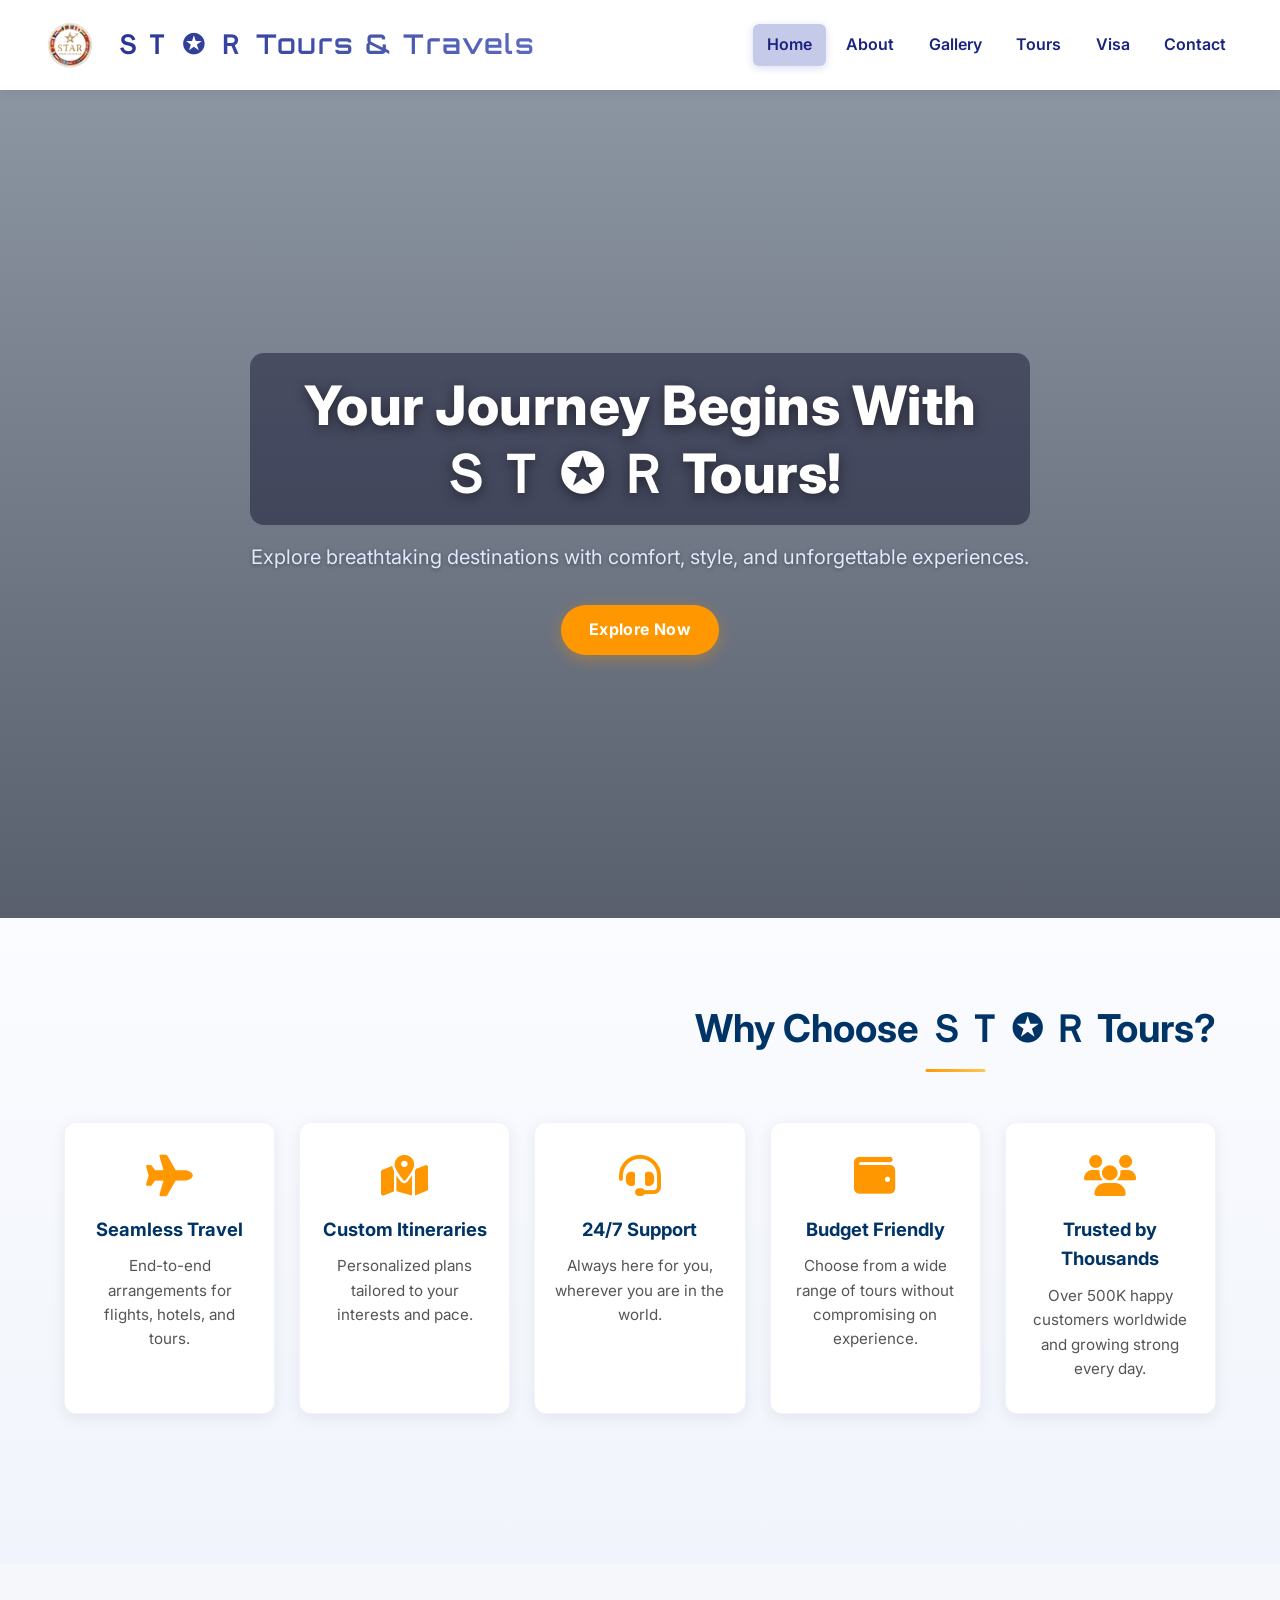
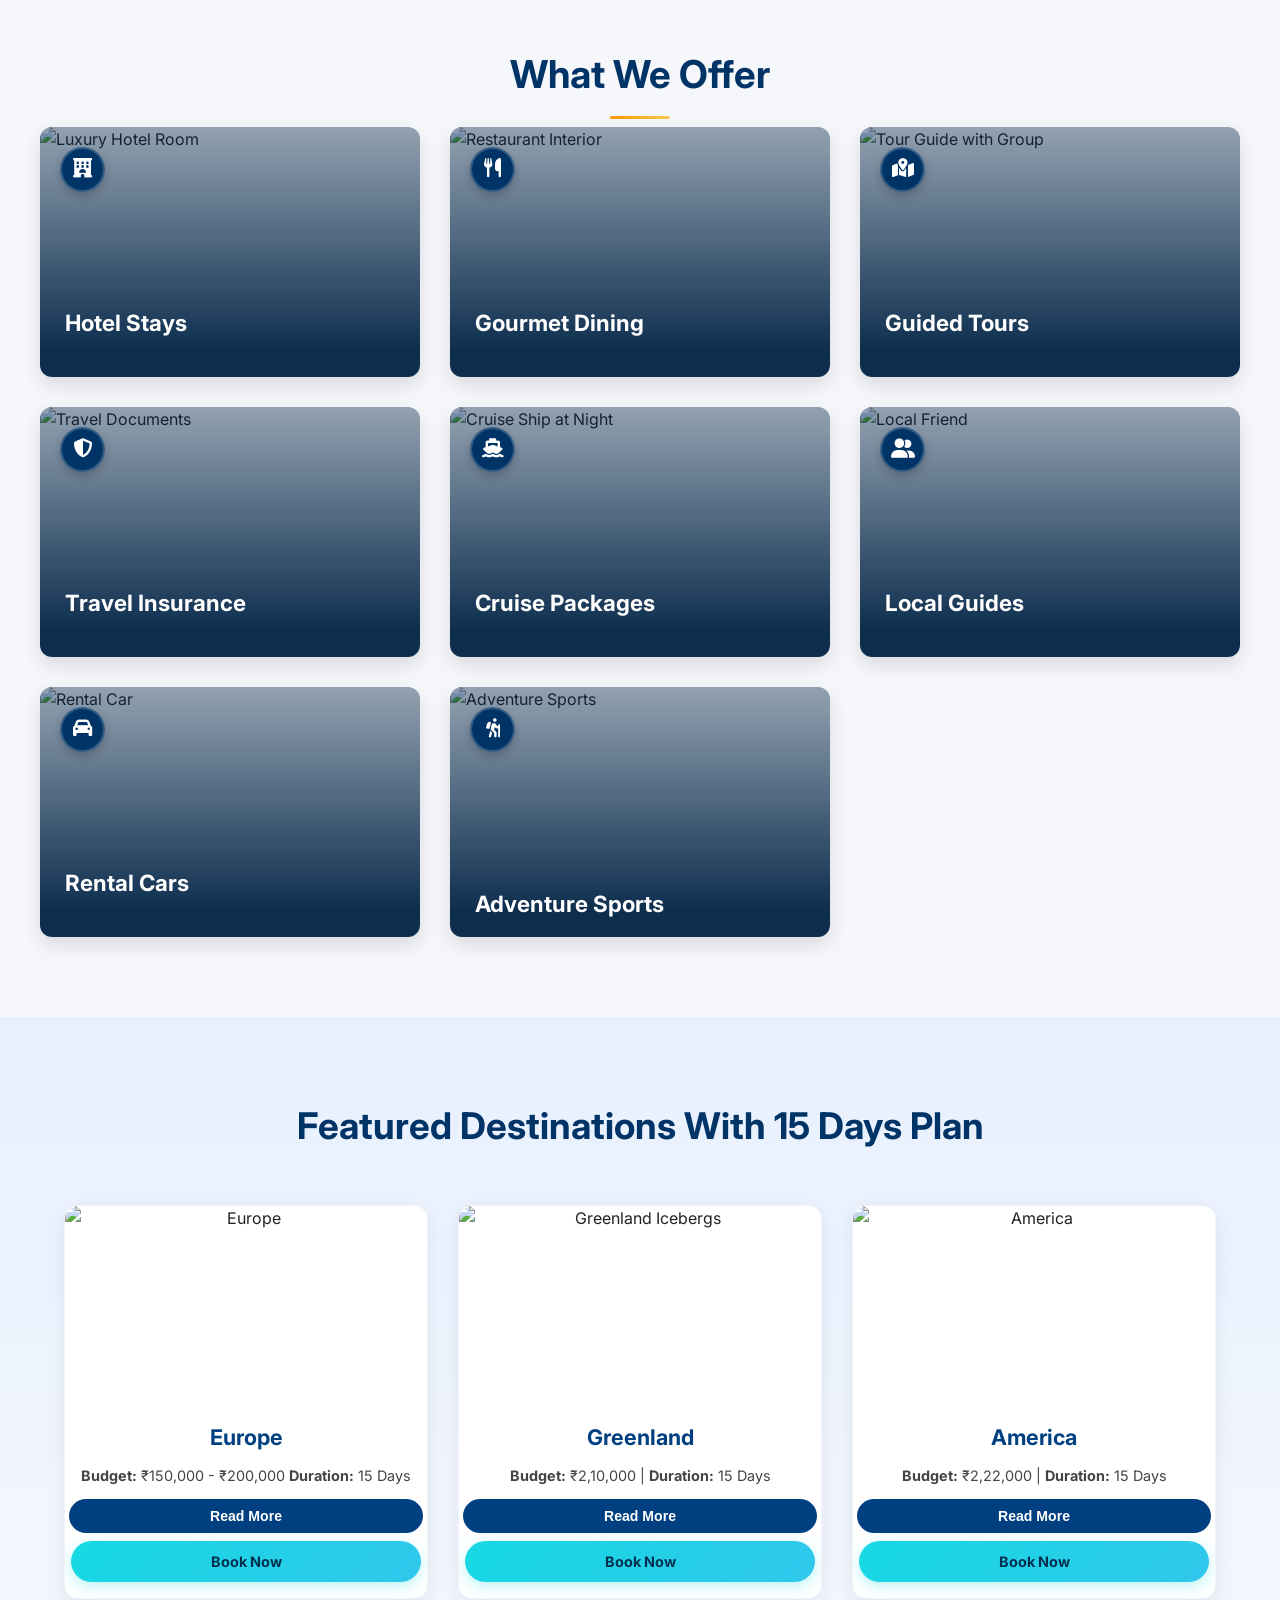
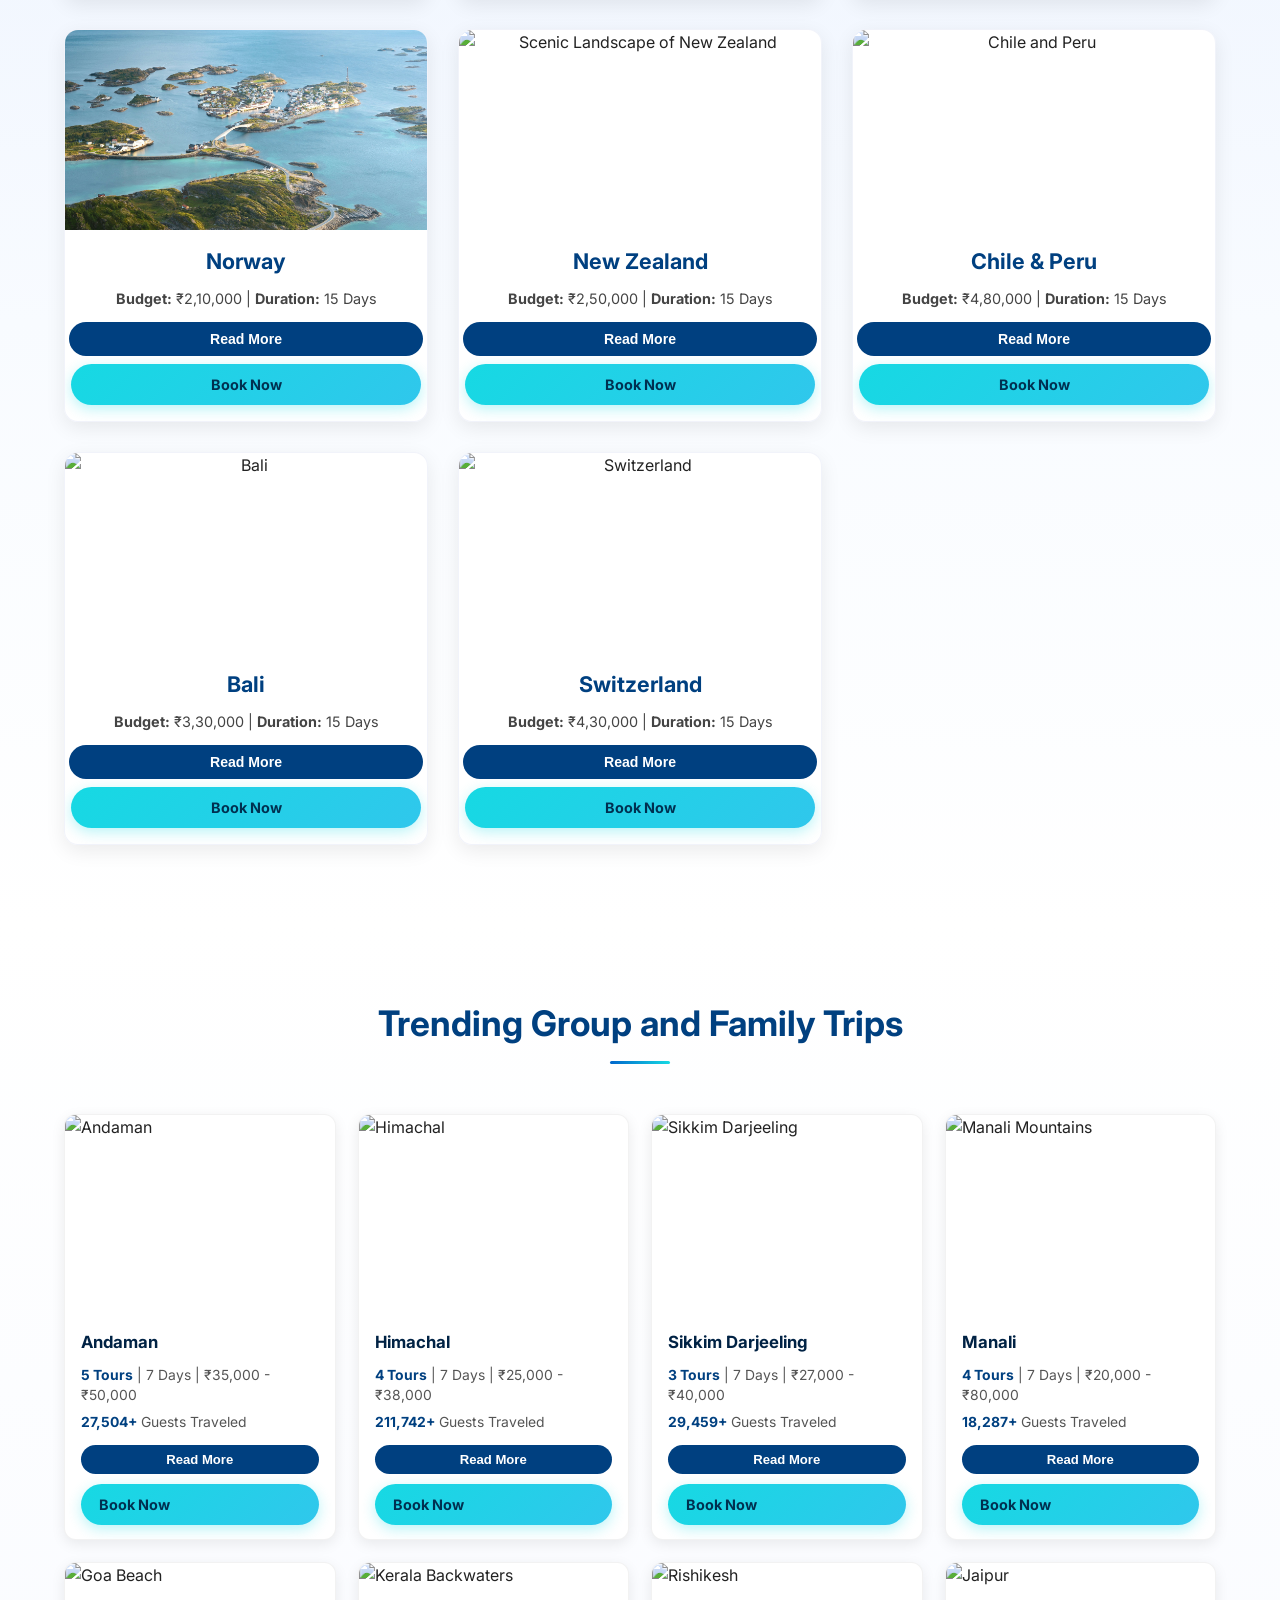
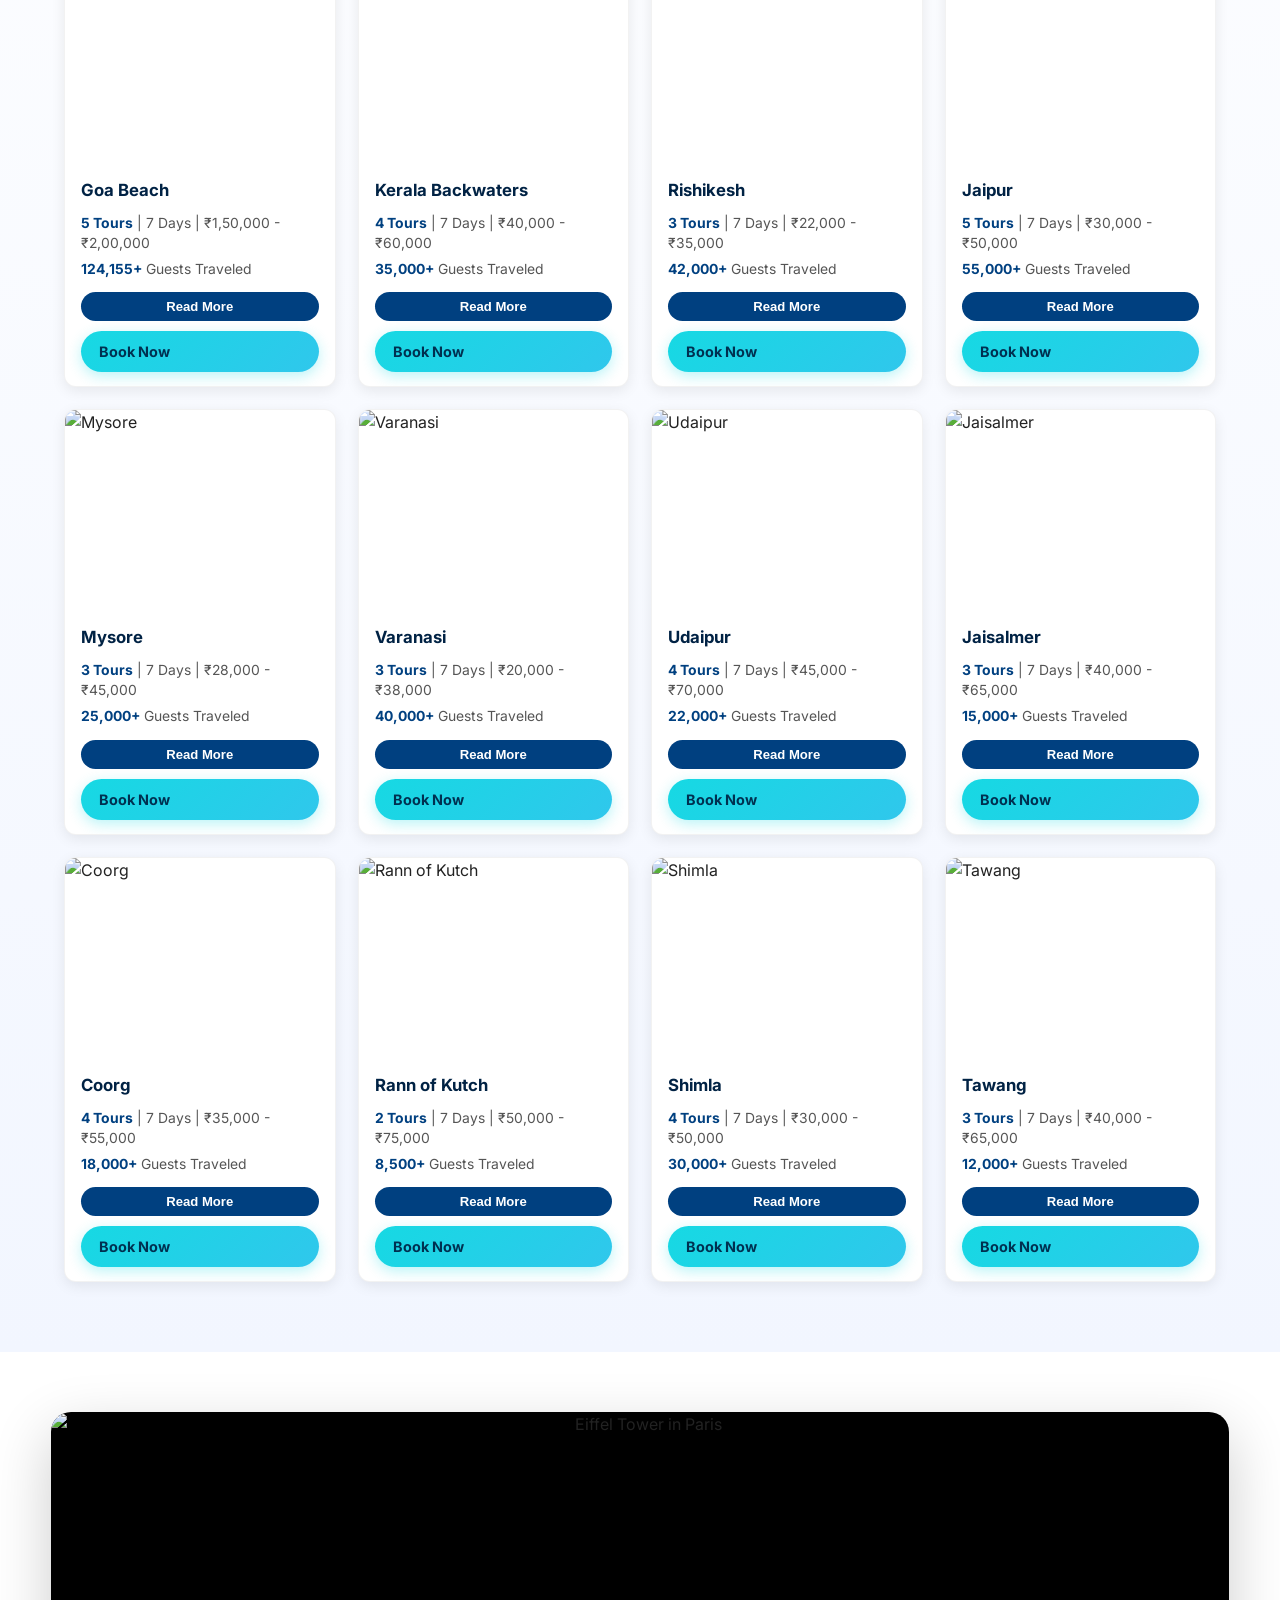
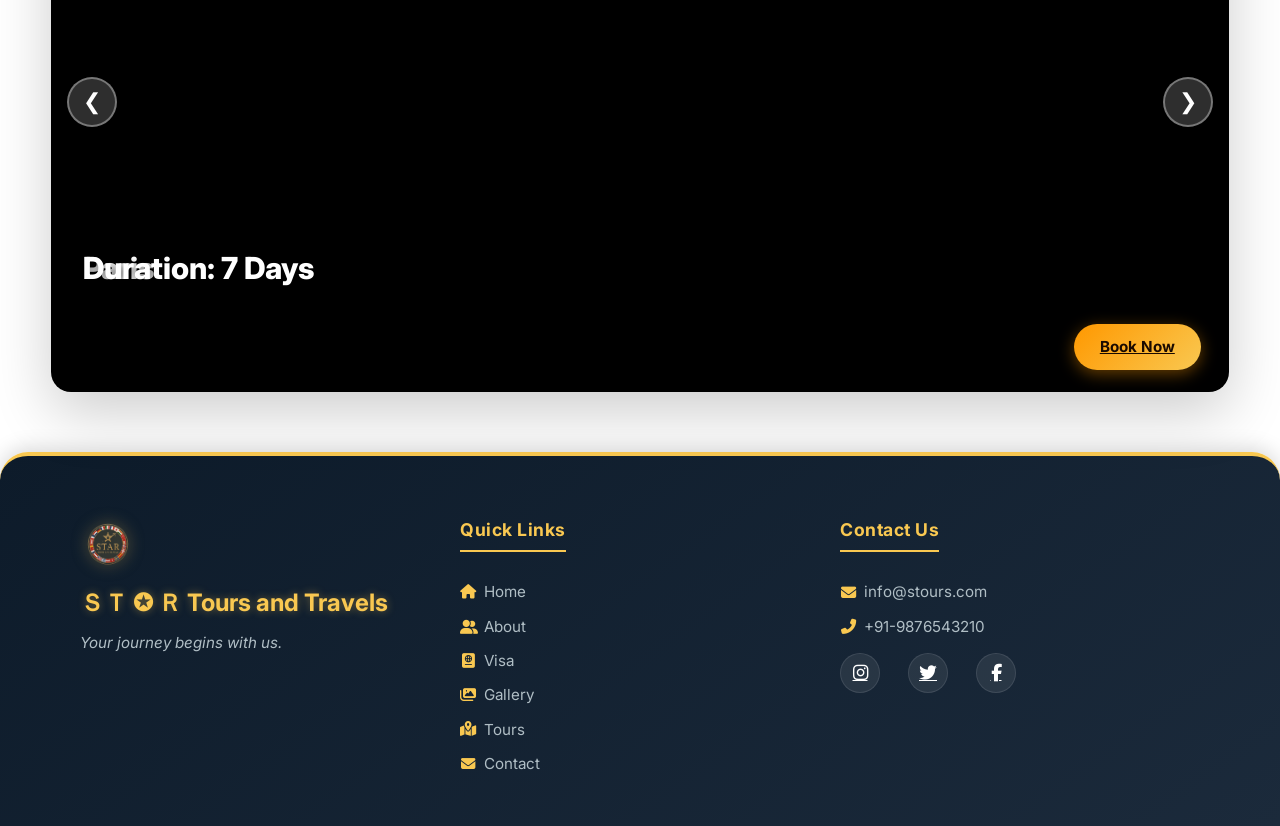
==== commit d11b48f6: "Fix: toggleDescription, trend buttons, visa success, carousel nav, button-in-anchor, alt texts, cont" ====
--- a/index.html
+++ b/index.html
@@ -41,8 +41,7 @@
   </nav>
 
 
-  <!-- Welcome message -->
-  <div id="welcomeMessage"></div>
+
 
   <section class="hero" id="main-content">
     <div class="hero-overlay">
@@ -192,7 +191,7 @@
         <p><strong>Budget:</strong> ₹150,000 - ₹200,000 <strong>Duration:</strong> 15 Days</p>
         <p class="desc hidden">Historic cities, alpine scenery, art, and gourmet experiences.</p>
 
-        <button onclick="toggleDescription(this)">Read More</button>
+        <button onclick="toggleInfo(this)">Read More</button>
         <a href="booking.html?destination=Europe&duration=10" class="book-btn">Book Now</a>
       </div>
 
@@ -205,7 +204,7 @@
         <p><strong>Budget:</strong> ₹2,10,000 | <strong>Duration:</strong> 15 Days</p>
         <p class="desc hidden">Explore the pristine Arctic wilderness, majestic icebergs, Northern Lights, and unique
           Inuit culture in Greenland’s breathtaking landscapes.</p>
-        <button onclick="toggleDescription(this)">Read More</button>
+        <button onclick="toggleInfo(this)">Read More</button>
         <a href="booking.html?destination=Greenland&duration=12" class="book-btn">Book Now</a>
       </div>
 
@@ -218,7 +217,7 @@
         <h3>America</h3>
         <p><strong>Budget:</strong> ₹2,22,000 | <strong>Duration:</strong> 15 Days</p>
         <p class="desc hidden">Cities, national parks, culture, food and landmarks of the U.S.A.</p>
-        <button onclick="toggleDescription(this)">Read More</button>
+        <button onclick="toggleInfo(this)">Read More</button>
         <a href="booking.html?destination=America&duration=10" class="book-btn">Book Now</a>
       </div>
 
@@ -229,7 +228,7 @@
         <p><strong>Budget:</strong> ₹2,10,000 | <strong>Duration:</strong> 15 Days</p>
         <p class="desc hidden">Admire breathtaking fjords, the Northern Lights, and charming Nordic culture in scenic
           Norway.</p>
-        <button onclick="toggleDescription(this)">Read More</button>
+        <button onclick="toggleInfo(this)">Read More</button>
         <a href="booking.html?destination=Norway&duration=10" class="book-btn">Book Now</a>
       </div>
 
@@ -242,7 +241,7 @@
         <p><strong>Budget:</strong> ₹2,50,000 | <strong>Duration:</strong> 15 Days</p>
         <p class="desc hidden">Discover the stunning natural beauty of New Zealand, from majestic mountains and fjords
           to vibrant cities and Maori culture.</p>
-        <button onclick="toggleDescription(this)">Read More</button>
+        <button onclick="toggleInfo(this)">Read More</button>
         <a href="booking.html?destination=NewZealand&duration=12" class="book-btn">Book Now</a>
       </div>
 
@@ -255,7 +254,7 @@
         <p><strong>Budget:</strong> ₹4,80,000 | <strong>Duration:</strong> 15 Days</p>
         <p class="desc hidden">Journey through the Andes, explore Machu Picchu, the Atacama Desert, ancient Inca
           culture, and vibrant South American cities.</p>
-        <button onclick="toggleDescription(this)">Read More</button>
+        <button onclick="toggleInfo(this)">Read More</button>
         <a href="booking.html?destination=Chile and Peru&duration=14" class="book-btn">Book Now</a>
       </div>
 
@@ -267,7 +266,7 @@
         <h3>Bali</h3>
         <p><strong>Budget:</strong> ₹3,30,000 | <strong>Duration:</strong> 15 Days</p>
         <p class="desc hidden">Beaches, waterfalls, temples, and tropical peace in Bali.</p>
-        <button onclick="toggleDescription(this)">Read More</button>
+        <button onclick="toggleInfo(this)">Read More</button>
         <a href="booking.html?destination=Bali&duration=7" class="book-btn">Book Now</a>
       </div>
 
@@ -279,7 +278,7 @@
         <h3>Switzerland</h3>
         <p><strong>Budget:</strong> ₹4,30,000 | <strong>Duration:</strong> 15 Days</p>
         <p class="desc hidden">Alps, train rides, Swiss towns, and chocolate await you.</p>
-        <button onclick="toggleDescription(this)">Read More</button>
+        <button onclick="toggleInfo(this)">Read More</button>
         <a href="booking.html?destination=Switzerland&duration=7" class="book-btn">Book Now</a>
       </div>
 
@@ -493,7 +492,6 @@
   </section>
 
   <!--=============================================================================
-  <!--=============================================================================
   ================================= Image Slidebar ================================ 
   ==============================================================================-->
   <div class="carousel-container">
@@ -508,9 +506,7 @@
         <p class="carousel-duration">Duration: 7 Days</p>
         <div class="carousel-info">Discover the romance of the Eiffel Tower, stroll the Seine, and indulge in French
           cuisine.</div>
-        <a href="booking.html?destination=Paris&duration=7">
-          <button class="carousel-book-btn">Book Now</button>
-        </a>
+        <a href="booking.html?destination=Paris&duration=7" class="carousel-book-btn">Book Now</a>
       </div>
 
       <!-- 2. Santorini -->
@@ -521,9 +517,7 @@
         <p>Santorini</p>
         <p class="carousel-duration">Duration: 7 Days</p>
         <div class="carousel-info">Enjoy stunning sunsets, whitewashed buildings, and crystal-clear waters.</div>
-        <a href="booking.html?destination=Santorini&duration=7">
-          <button class="carousel-book-btn">Book Now</button>
-        </a>
+        <a href="booking.html?destination=Santorini&duration=7" class="carousel-book-btn">Book Now</a>
       </div>
 
       <!-- 3. Maldives -->
@@ -534,9 +528,7 @@
         <p>Maldives</p>
         <p class="carousel-duration">Duration: 7 Days</p>
         <div class="carousel-info">Experience pristine white beaches, turquoise waters, and luxury resorts.</div>
-        <a href="booking.html?destination=Maldives&duration=7">
-          <button class="carousel-book-btn">Book Now</button>
-        </a>
+        <a href="booking.html?destination=Maldives&duration=7" class="carousel-book-btn">Book Now</a>
       </div>
 
       <!-- 4. Kyoto -->
@@ -547,9 +539,7 @@
         <p>Kyoto</p>
         <p class="carousel-duration">Duration: 7 Days</p>
         <div class="carousel-info">Discover ancient temples, serene gardens, and traditional tea ceremonies.</div>
-        <a href="booking.html?destination=Kyoto&duration=7">
-          <button class="carousel-book-btn">Book Now</button>
-        </a>
+        <a href="booking.html?destination=Kyoto&duration=7" class="carousel-book-btn">Book Now</a>
       </div>
 
       <!-- 5. New York -->
@@ -560,9 +550,7 @@
         <p>New York City</p>
         <p class="carousel-duration">Duration: 7 Days</p>
         <div class="carousel-info">Explore Times Square, Central Park, and the vibrant city life of NYC.</div>
-        <a href="booking.html?destination=New York City&duration=7">
-          <button class="carousel-book-btn">Book Now</button>
-        </a>
+        <a href="booking.html?destination=New York City&duration=7" class="carousel-book-btn">Book Now</a>
       </div>
 
       <!-- 6. Rome -->
@@ -573,9 +561,7 @@
         <p>Rome</p>
         <p class="carousel-duration">Duration: 7 Days</p>
         <div class="carousel-info">Step back in time at the Colosseum, Vatican, and charming piazzas.</div>
-        <a href="booking.html?destination=Rome&duration=7">
-          <button class="carousel-book-btn">Book Now</button>
-        </a>
+        <a href="booking.html?destination=Rome&duration=7" class="carousel-book-btn">Book Now</a>
       </div>
 
       <!-- 7. Dubai -->
@@ -586,9 +572,7 @@
         <p>Dubai</p>
         <p class="carousel-duration">Duration: 7 Days</p>
         <div class="carousel-info">See the Burj Khalifa, desert safaris, and luxury shopping in Dubai.</div>
-        <a href="booking.html?destination=Dubai&duration=7">
-          <button class="carousel-book-btn">Book Now</button>
-        </a>
+        <a href="booking.html?destination=Dubai&duration=7" class="carousel-book-btn">Book Now</a>
       </div>
 
       <!-- 8. Barcelona -->
@@ -599,9 +583,7 @@
         <p>Barcelona</p>
         <p class="carousel-duration">Duration: 7 Days</p>
         <div class="carousel-info">Discover Gaudí’s architecture, sandy beaches, and vibrant culture.</div>
-        <a href="booking.html?destination=Barcelona&duration=7">
-          <button class="carousel-book-btn">Book Now</button>
-        </a>
+        <a href="booking.html?destination=Barcelona&duration=7" class="carousel-book-btn">Book Now</a>
       </div>
 
       <!-- 9. Cape Town -->
@@ -612,9 +594,7 @@
         <p>Cape Town</p>
         <p class="carousel-duration">Duration: 7 Days</p>
         <div class="carousel-info">Enjoy breathtaking views from Table Mountain and the vibrant waterfront.</div>
-        <a href="booking.html?destination=Cape Town&duration=7">
-          <button class="carousel-book-btn">Book Now</button>
-        </a>
+        <a href="booking.html?destination=Cape Town&duration=7" class="carousel-book-btn">Book Now</a>
       </div>
 
       <!-- 10. Iceland -->
@@ -625,9 +605,7 @@
         <p>Iceland</p>
         <p class="carousel-duration">Duration: 7 Days</p>
         <div class="carousel-info">Experience stunning waterfalls, glaciers, and the Northern Lights.</div>
-        <a href="booking.html?destination=Iceland&duration=7">
-          <button class="carousel-book-btn">Book Now</button>
-        </a>
+        <a href="booking.html?destination=Iceland&duration=7" class="carousel-book-btn">Book Now</a>
       </div>
 
       <!-- 11. Sydney -->
@@ -638,9 +616,7 @@
         <p>Sydney</p>
         <p class="carousel-duration">Duration: 7 Days</p>
         <div class="carousel-info">Visit the Sydney Opera House, Bondi Beach, and experience Aussie culture.</div>
-        <a href="booking.html?destination=Sydney&duration=7">
-          <button class="carousel-book-btn">Book Now</button>
-        </a>
+        <a href="booking.html?destination=Sydney&duration=7" class="carousel-book-btn">Book Now</a>
       </div>
 
       <!-- 12. London -->
@@ -651,9 +627,7 @@
         <p>London</p>
         <p class="carousel-duration">Duration: 7 Days</p>
         <div class="carousel-info">Explore London’s iconic landmarks and rich history.</div>
-        <a href="booking.html?destination=London&duration=7">
-          <button class="carousel-book-btn">Book Now</button>
-        </a>
+        <a href="booking.html?destination=London&duration=7" class="carousel-book-btn">Book Now</a>
       </div>
 
       <!-- 13. Amsterdam -->
@@ -664,9 +638,7 @@
         <p>Amsterdam</p>
         <p class="carousel-duration">Duration: 7 Days</p>
         <div class="carousel-info">Enjoy scenic canals, art museums, and vibrant nightlife.</div>
-        <a href="booking.html?destination=Amsterdam&duration=7">
-          <button class="carousel-book-btn">Book Now</button>
-        </a>
+        <a href="booking.html?destination=Amsterdam&duration=7" class="carousel-book-btn">Book Now</a>
       </div>
 
       <!-- 14. Marrakech -->
@@ -677,9 +649,7 @@
         <p>Marrakech</p>
         <p class="carousel-duration">Duration: 7 Days</p>
         <div class="carousel-info">Explore lively souks, palaces, and rich Moroccan culture.</div>
-        <a href="booking.html?destination=Marrakech&duration=7">
-          <button class="carousel-book-btn">Book Now</button>
-        </a>
+        <a href="booking.html?destination=Marrakech&duration=7" class="carousel-book-btn">Book Now</a>
       </div>
 
       <!-- 15. Venice -->
@@ -690,17 +660,10 @@
         <p>Venice</p>
         <p class="carousel-duration">Duration: 7 Days</p>
         <div class="carousel-info">Experience romantic gondola rides and beautiful canals.</div>
-        <a href="booking.html?destination=Venice&duration=7">
-          <button class="carousel-book-btn">Book Now</button>
-        </a>
-      </div>
-
-    </div>
-    <div class="carousel-nav">
-      <button id="prevBtn">&#10094;</button>
-      <button id="nextBtn">&#10095;</button>
-    </div>
-
+        <a href="booking.html?destination=Venice&duration=7" class="carousel-book-btn">Book Now</a>
+      </div>
+
+    </div>
   </div>
 
   <!--============================================================================
@@ -747,7 +710,9 @@
       // Read More Toggle Logic
       // ==========================
       function toggleInfo(button) {
-        const info = button.nextElementSibling;
+        const card = button.closest('.destination-card, .trend-card');
+        const info = card ? card.querySelector('.desc, .more-info') : null;
+        if (!info) return;
         const isVisible = info.style.display === "block";
         info.style.display = isVisible ? "none" : "block";
         button.textContent = isVisible ? "Read More" : "Read Less";
@@ -813,6 +778,11 @@
       updateSlide();
       startAutoSlide();
 
+      // Wire up trend card read-more buttons
+      document.querySelectorAll('.trend-card .read-more').forEach(btn => {
+        btn.onclick = function () { toggleInfo(this); };
+      });
+
       // Expose for inline button toggle
       window.toggleInfo = toggleInfo;
     });
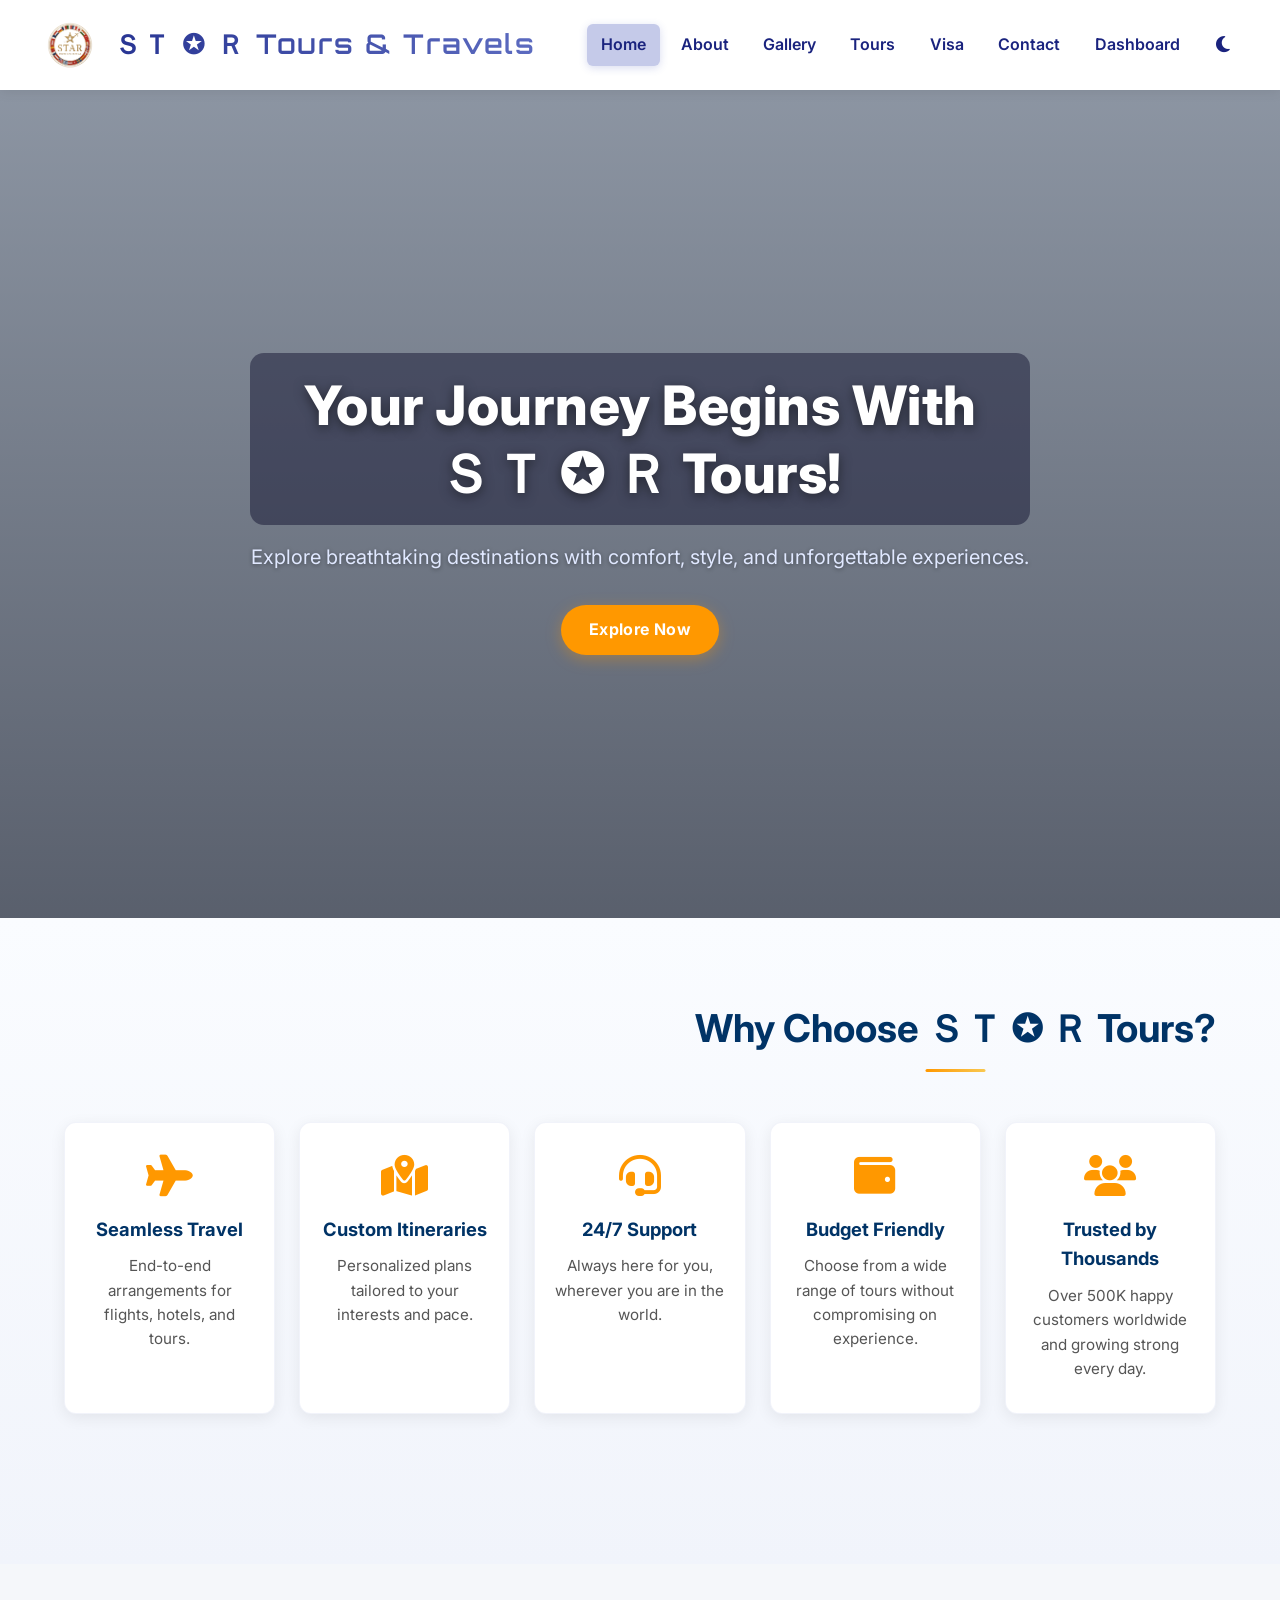
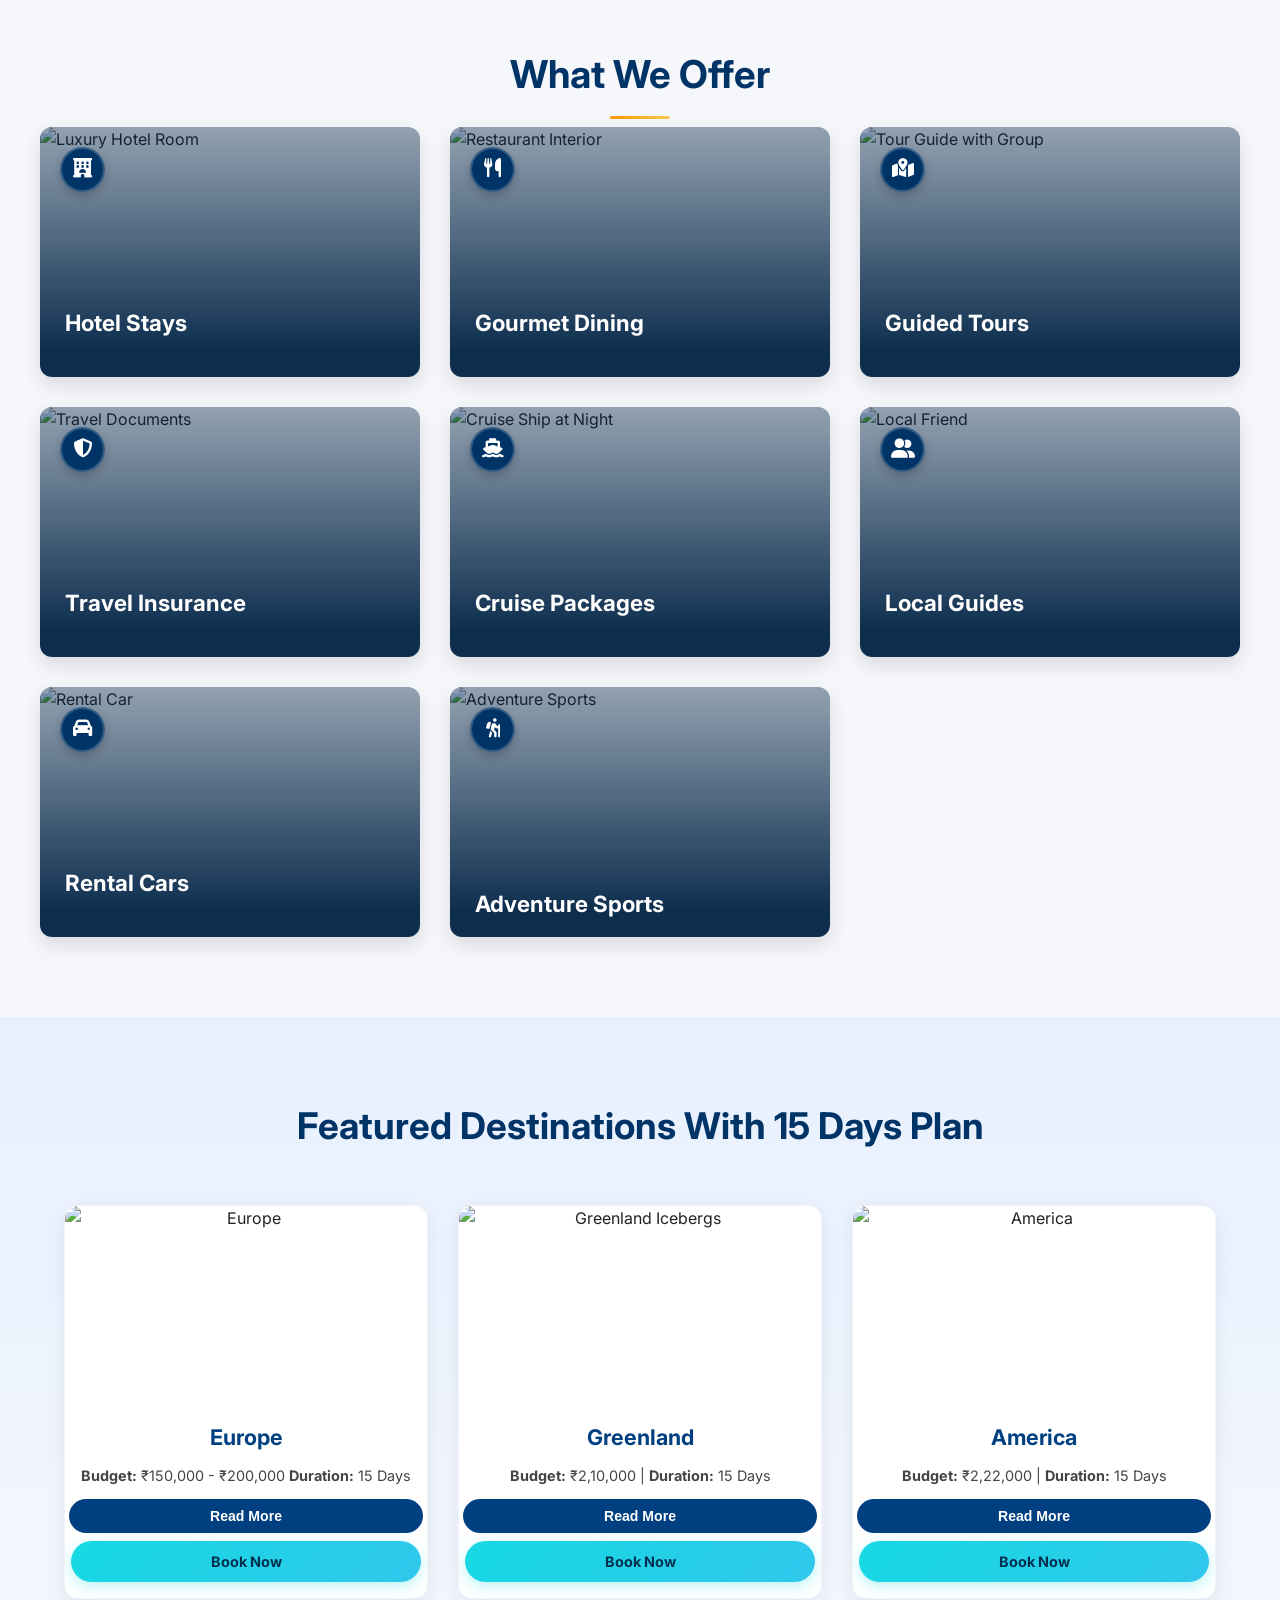
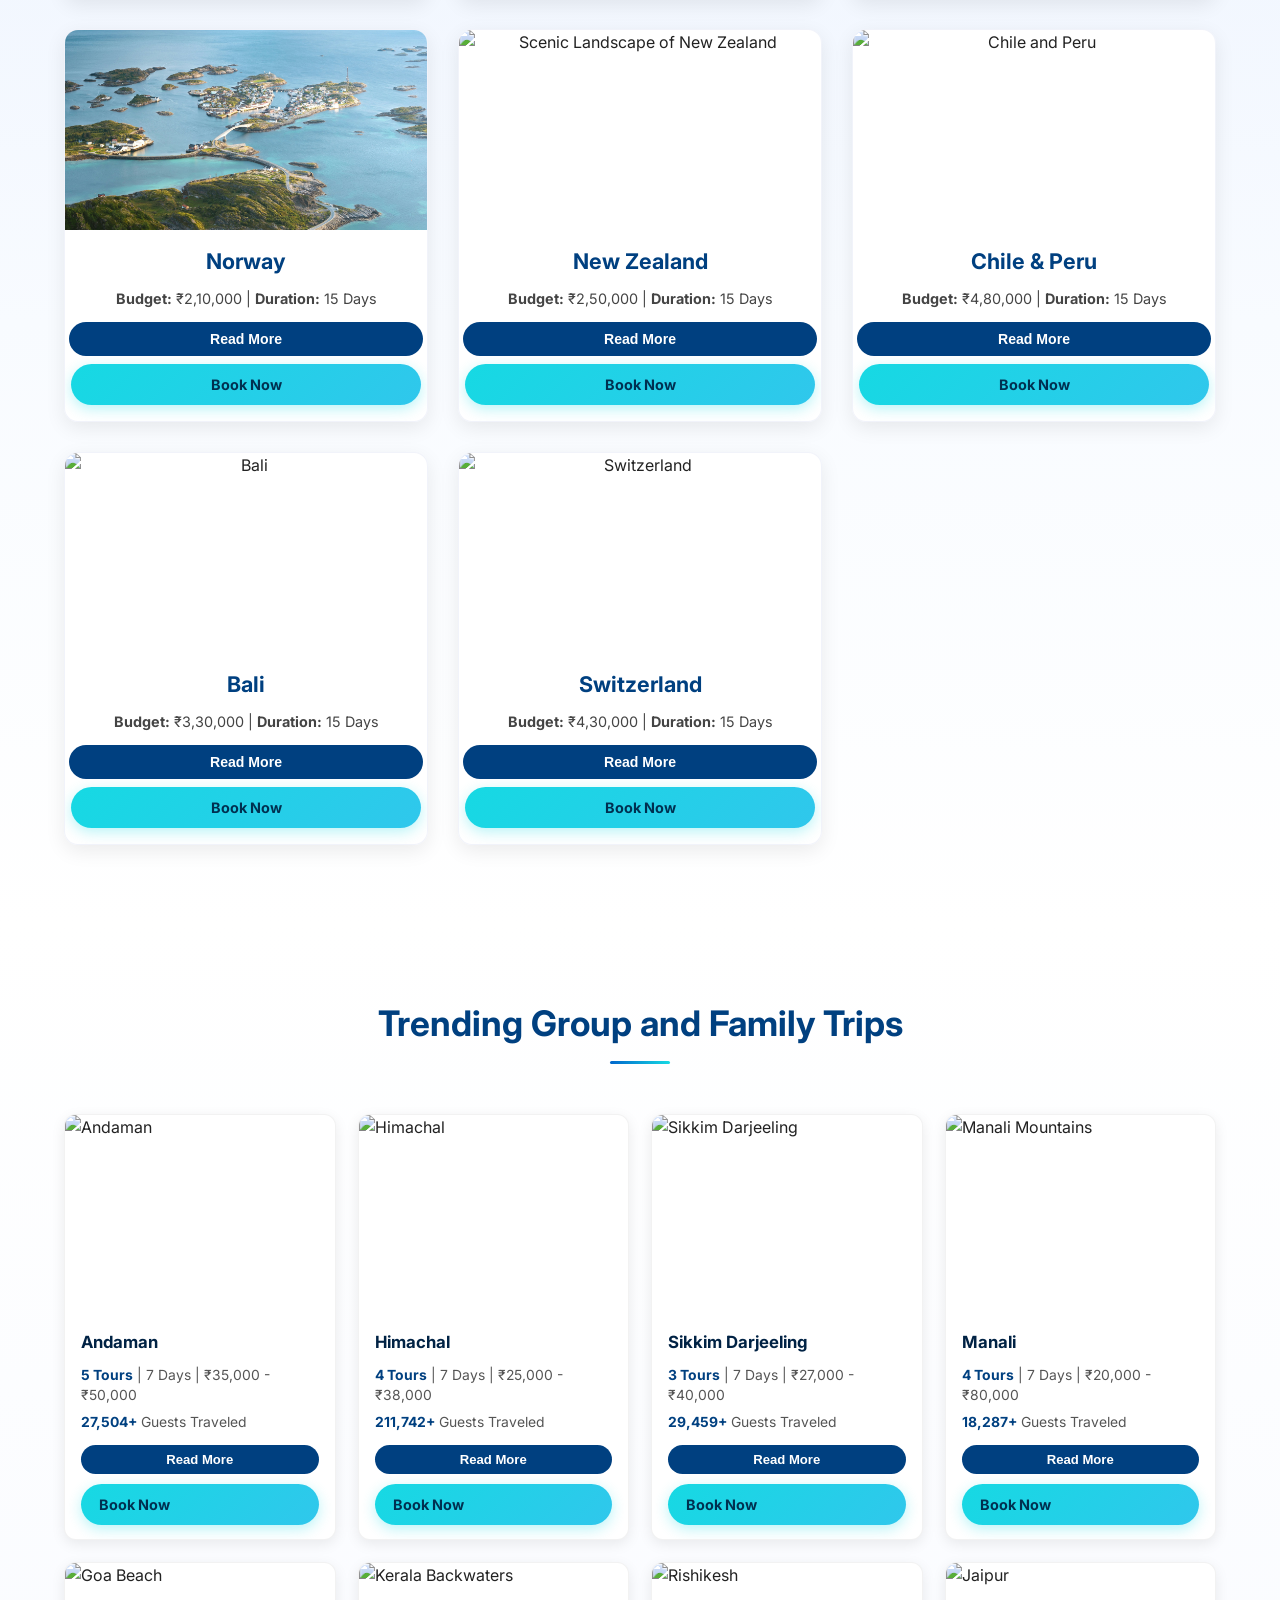
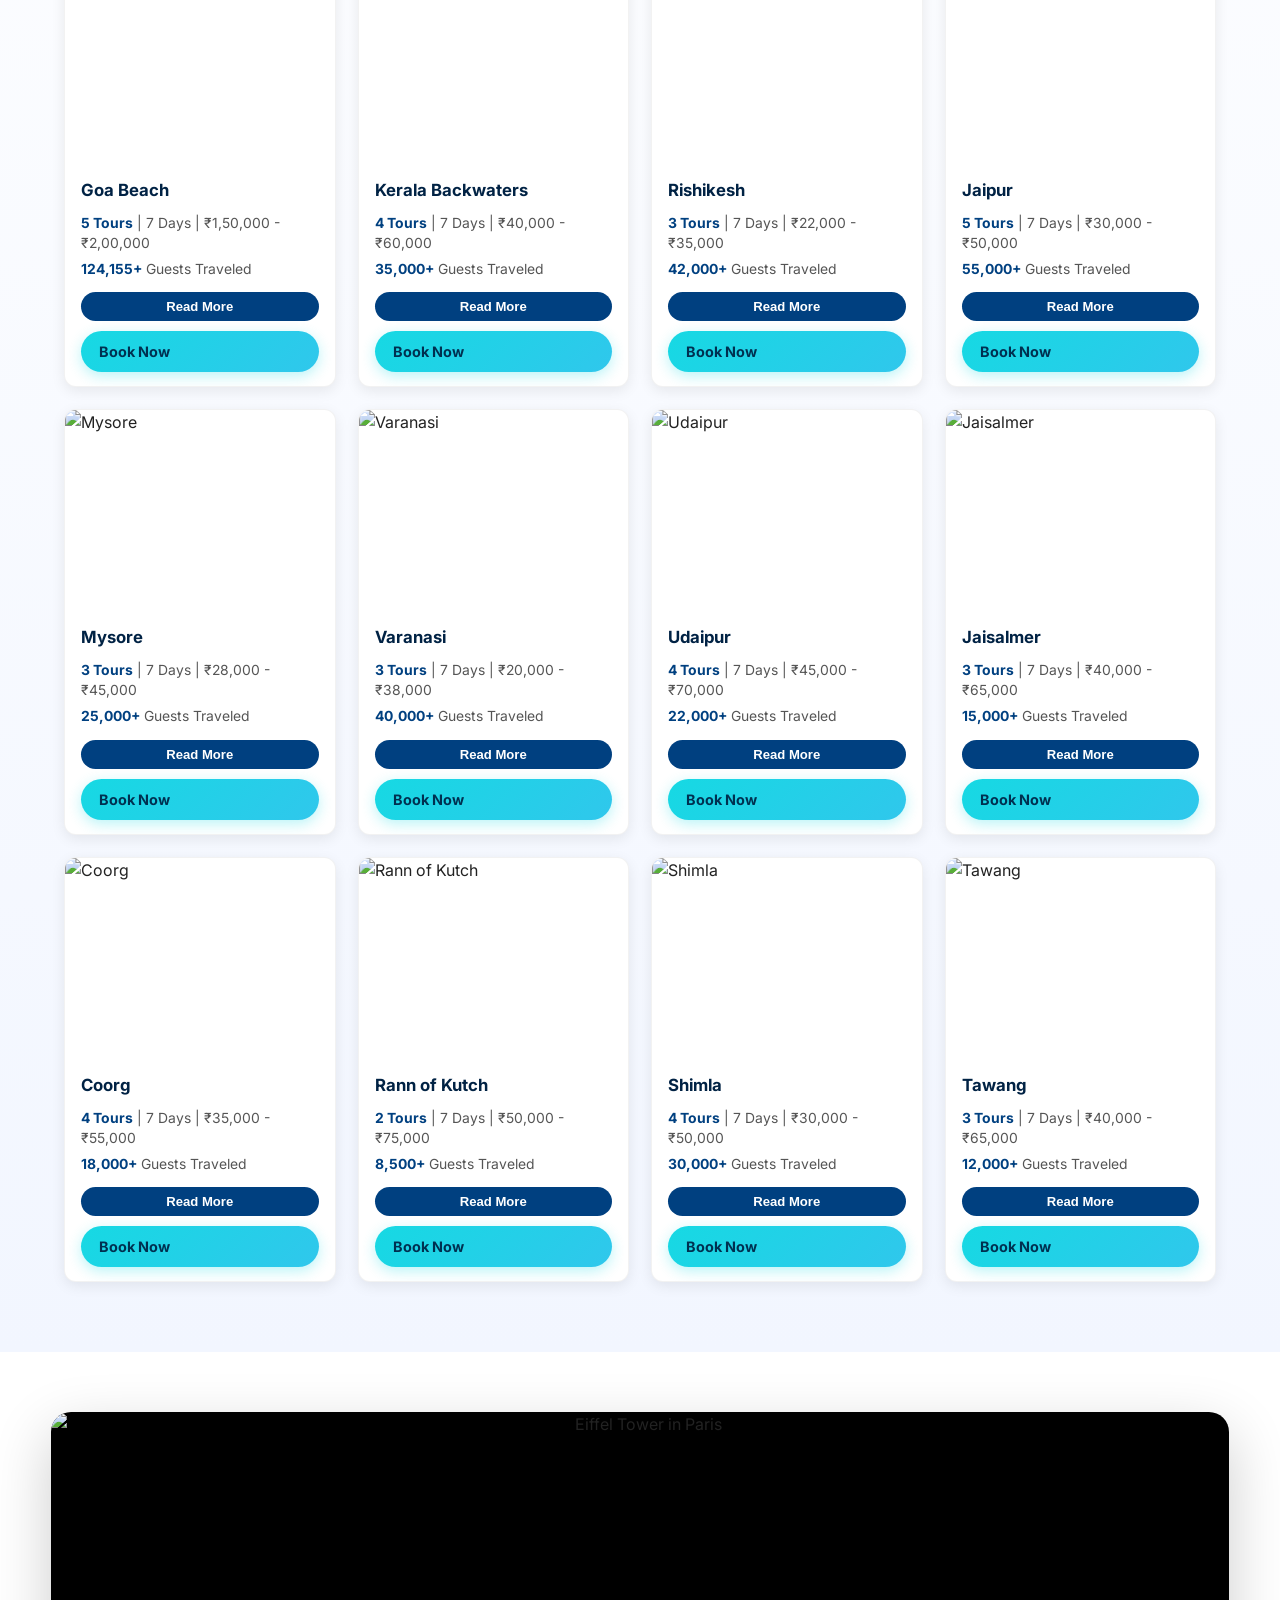
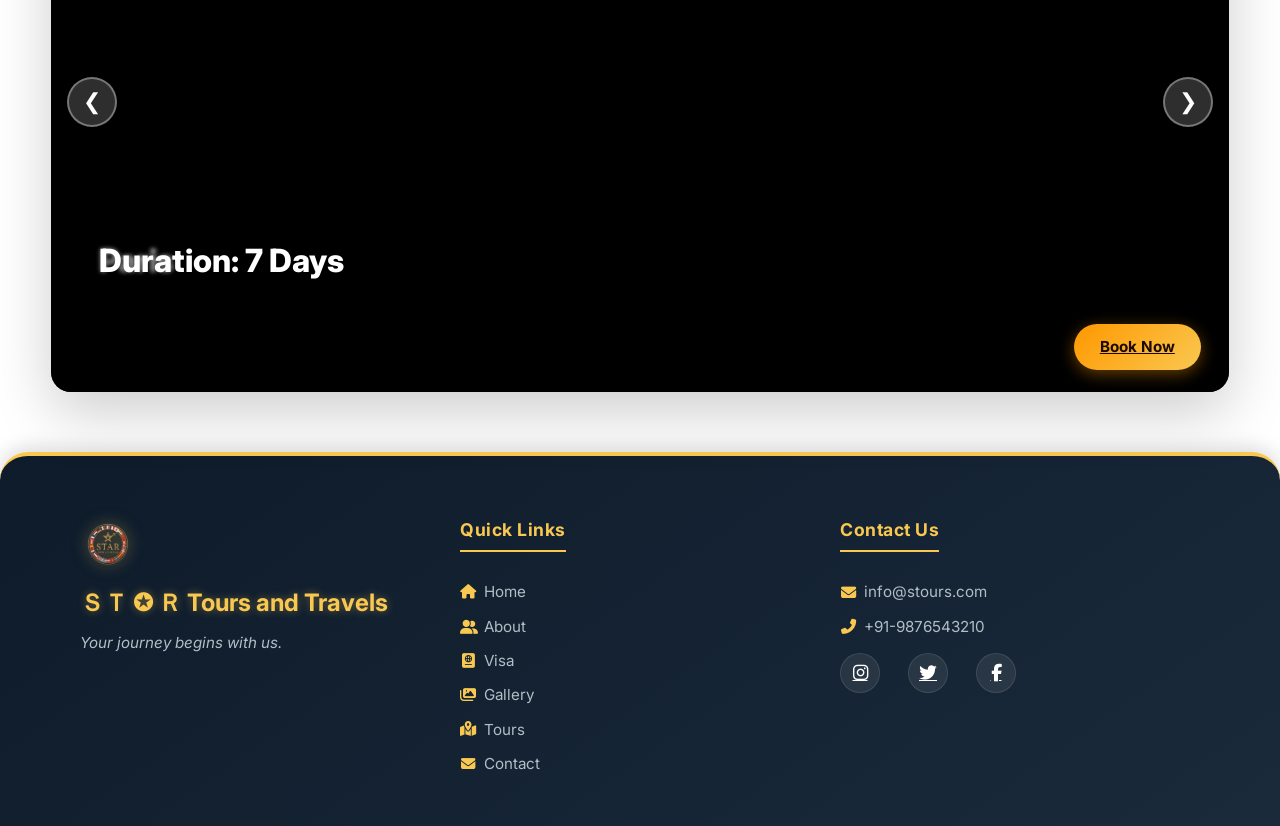
==== commit 4ce5360b: "Add dashboard, dark mode, wishlist, search/filter, reviews, pricing calendar" ====
--- a/index.html
+++ b/index.html
@@ -37,6 +37,8 @@
       <li><a href="tours.html">Tours</a></li>
       <li><a href="visa.html">Visa</a></li>
       <li><a href="contact.html">Contact</a></li>
+      <li><a href="dashboard.html">Dashboard</a></li>
+      <li><button class="dark-toggle" id="darkModeToggle" aria-label="Toggle dark mode"><i class="fas fa-moon"></i></button></li>
     </ul>
   </nav>
 
--- a/shared.css
+++ b/shared.css
@@ -23,8 +23,11 @@
   --text-dark:      #222;
   --text-mid:       #444;
   --text-light:     #777;
+  --bg-card:        #ffffff;
   --bg-white:       #ffffff;
   --bg-light:       #f5f7fa;
+  --bg-page:        #ffffff;
+  --border-light:   rgba(0,0,0,0.08);
   --shadow-sm:      0 4px 8px rgba(0,0,0,0.08);
   --shadow-md:      0 8px 20px rgba(0,0,0,0.12);
   --shadow-lg:      0 16px 40px rgba(0,0,0,0.16);
@@ -35,17 +38,95 @@
   --navbar-h:       90px;
 }
 
+body.dark-mode {
+  --primary:        #4fc3f7;
+  --primary-mid:    #29b6f6;
+  --primary-light:  #81d4fa;
+  --accent:         #ffa726;
+  --accent-dark:    #fb8c00;
+  --gold:           #ffd54f;
+  --text-dark:      #e0e0e0;
+  --text-mid:       #bdbdbd;
+  --text-light:     #999;
+  --bg-card:        #1e2a3a;
+  --bg-white:       #121820;
+  --bg-light:       #1a2330;
+  --bg-page:        #0d1520;
+  --border-light:   rgba(255,255,255,0.08);
+  --shadow-sm:      0 4px 8px rgba(0,0,0,0.3);
+  --shadow-md:      0 8px 20px rgba(0,0,0,0.4);
+  --shadow-lg:      0 16px 40px rgba(0,0,0,0.5);
+}
+
 html {
   scroll-behavior: smooth;
 }
 
 body {
   font-family: 'Inter', 'Segoe UI', sans-serif;
-  background-color: var(--bg-white);
+  background-color: var(--bg-page);
   color: var(--text-dark);
   line-height: 1.6;
+  transition: background-color var(--transition), color var(--transition);
   /* NOTE: overflow-x hidden is NOT set here — it breaks position:sticky navbar.
      Instead we clip overflow on a wrapper or use clip-path if needed. */
+}
+
+/* Dark mode overrides for common elements */
+body.dark-mode .navbar {
+  background-color: var(--bg-card);
+  box-shadow: 0 2px 12px rgba(0,0,0,0.3);
+}
+
+body.dark-mode .nav-links li a {
+  color: var(--text-dark);
+}
+
+body.dark-mode .nav-links li a:hover {
+  background-color: rgba(79, 195, 247, 0.15);
+  color: var(--primary);
+}
+
+body.dark-mode .nav-links li a.active {
+  background-color: rgba(79, 195, 247, 0.2);
+  color: var(--primary);
+}
+
+body.dark-mode .hamburger span {
+  background-color: var(--text-dark);
+}
+
+body.dark-mode .footer {
+  background: linear-gradient(145deg, #0a121c 0%, #121820 100%);
+}
+
+body.dark-mode .tour,
+body.dark-mode .adventure-card,
+body.dark-mode .card,
+body.dark-mode .trend-card,
+body.dark-mode .destination-card,
+body.dark-mode .booking-container,
+body.dark-mode .visa-form,
+body.dark-mode .contact-form {
+  background-color: var(--bg-card) !important;
+  border-color: var(--border-light) !important;
+}
+
+body.dark-mode .budget {
+  background: linear-gradient(135deg, #1a2330, #1e2a3a) !important;
+  border-left-color: var(--primary) !important;
+  color: var(--text-mid) !important;
+}
+
+body.dark-mode .tour > p,
+body.dark-mode .adventure-card h4,
+body.dark-mode .budget ul li,
+body.dark-mode .features .card p {
+  color: var(--text-mid) !important;
+}
+
+body.dark-mode .features .card {
+  background: var(--bg-card) !important;
 }
 
 img {
@@ -184,6 +265,29 @@
   background-color: #c5cae9;
   color: var(--primary-light);
   box-shadow: 0 2px 8px rgba(63, 81, 181, 0.2);
+}
+
+/* Dark Mode Toggle */
+.dark-toggle {
+  background: none;
+  border: none;
+  cursor: pointer;
+  padding: 8px 10px;
+  border-radius: 50%;
+  color: var(--primary-light);
+  font-size: 1.15rem;
+  transition: all var(--transition);
+  margin-left: 6px;
+}
+.dark-toggle:hover {
+  background: rgba(63, 81, 181, 0.1);
+  transform: rotate(20deg);
+}
+body.dark-mode .dark-toggle {
+  color: var(--primary);
+}
+body.dark-mode .dark-toggle:hover {
+  background: rgba(79, 195, 247, 0.15);
 }
 
 /* Hamburger */
--- a/homepage.css
+++ b/homepage.css
@@ -389,6 +389,18 @@
   position: relative;
 }
 
+.carousel-item::after {
+  content: '';
+  position: absolute;
+  bottom: 0;
+  left: 0;
+  right: 0;
+  height: 65%;
+  background: linear-gradient(to top, rgba(0,0,0,0.75) 0%, rgba(0,0,0,0.3) 50%, transparent 100%);
+  pointer-events: none;
+  z-index: 1;
+}
+
 .carousel-item img {
   width: 100%;
   height: 580px;
@@ -401,12 +413,16 @@
   position: absolute;
   bottom: 100px;
   left: 32px;
-  font-size: 1.9rem;
+  font-size: 2rem;
   font-weight: 800;
   color: #fff;
-  text-shadow: 0 2px 10px rgba(0,0,0,0.7);
+  text-shadow: 0 4px 16px rgba(0,0,0,0.8);
   z-index: 2;
   pointer-events: none;
+  background: rgba(0,0,0,0.25);
+  padding: 6px 16px;
+  border-radius: 8px;
+  backdrop-filter: blur(2px);
 }
 
 .carousel-duration {
@@ -414,28 +430,33 @@
   bottom: 72px;
   left: 32px;
   font-size: 0.95rem;
-  color: #cde;
+  color: #d0e4ff;
   z-index: 2;
-  text-shadow: 0 1px 4px rgba(0,0,0,0.5);
+  text-shadow: 0 2px 8px rgba(0,0,0,0.7);
   pointer-events: none;
+  background: rgba(0,0,0,0.2);
+  padding: 3px 12px;
+  border-radius: 6px;
 }
 
 .carousel-info {
-  display: none;
   position: absolute;
   bottom: 0;
   left: 0;
   right: 0;
-  padding: 16px 32px;
-  font-size: 1rem;
-  color: #cde;
-  background: linear-gradient(transparent, rgba(0,10,30,0.85));
+  padding: 50px 32px 16px;
+  font-size: 0.95rem;
+  color: #e0e8ff;
   text-align: left;
-  line-height: 1.6;
+  line-height: 1.5;
+  z-index: 2;
+  pointer-events: none;
+  opacity: 0;
+  transition: opacity 0.4s ease;
 }
 
 .carousel-item:hover .carousel-info {
-  display: block;
+  opacity: 1;
 }
 
 /* position book button at bottom-right of carousel item */
@@ -586,23 +607,31 @@
 
   .carousel-item > p {
     font-size: 1.3rem;
-    bottom: 80px;
-    left: 18px;
+    bottom: 78px;
+    left: 16px;
+    padding: 4px 12px;
   }
 
   .carousel-duration {
-    bottom: 58px;
-    left: 18px;
+    bottom: 54px;
+    left: 16px;
+    padding: 2px 10px;
+    font-size: 0.85rem;
+  }
+
+  .carousel-info {
+    padding: 40px 16px 14px;
+    font-size: 0.85rem;
   }
 
   .carousel-item a {
-    right: 18px;
-    bottom: 16px;
+    right: 16px;
+    bottom: 14px;
   }
 
   .carousel-book-btn {
-    padding: 9px 18px;
-    font-size: 0.85rem;
+    padding: 8px 16px;
+    font-size: 0.8rem;
   }
 
   .carousel-nav button {
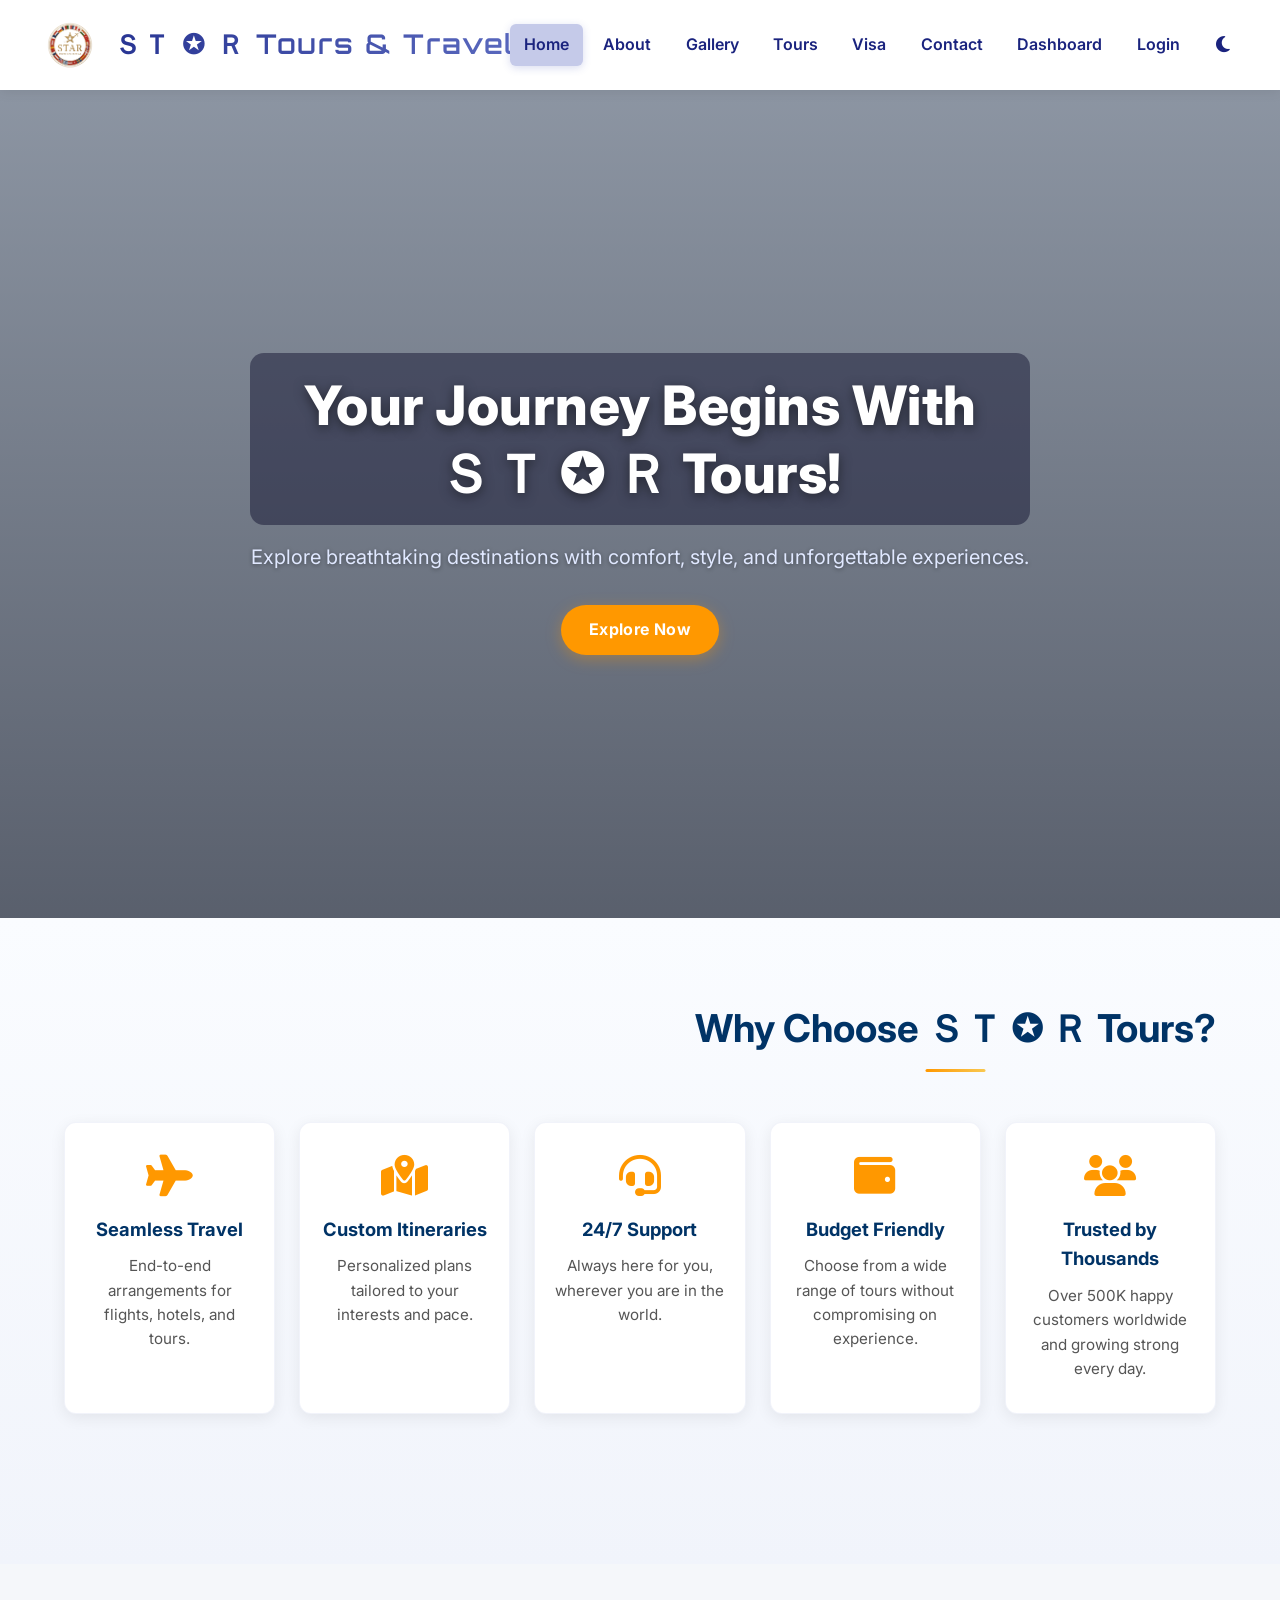
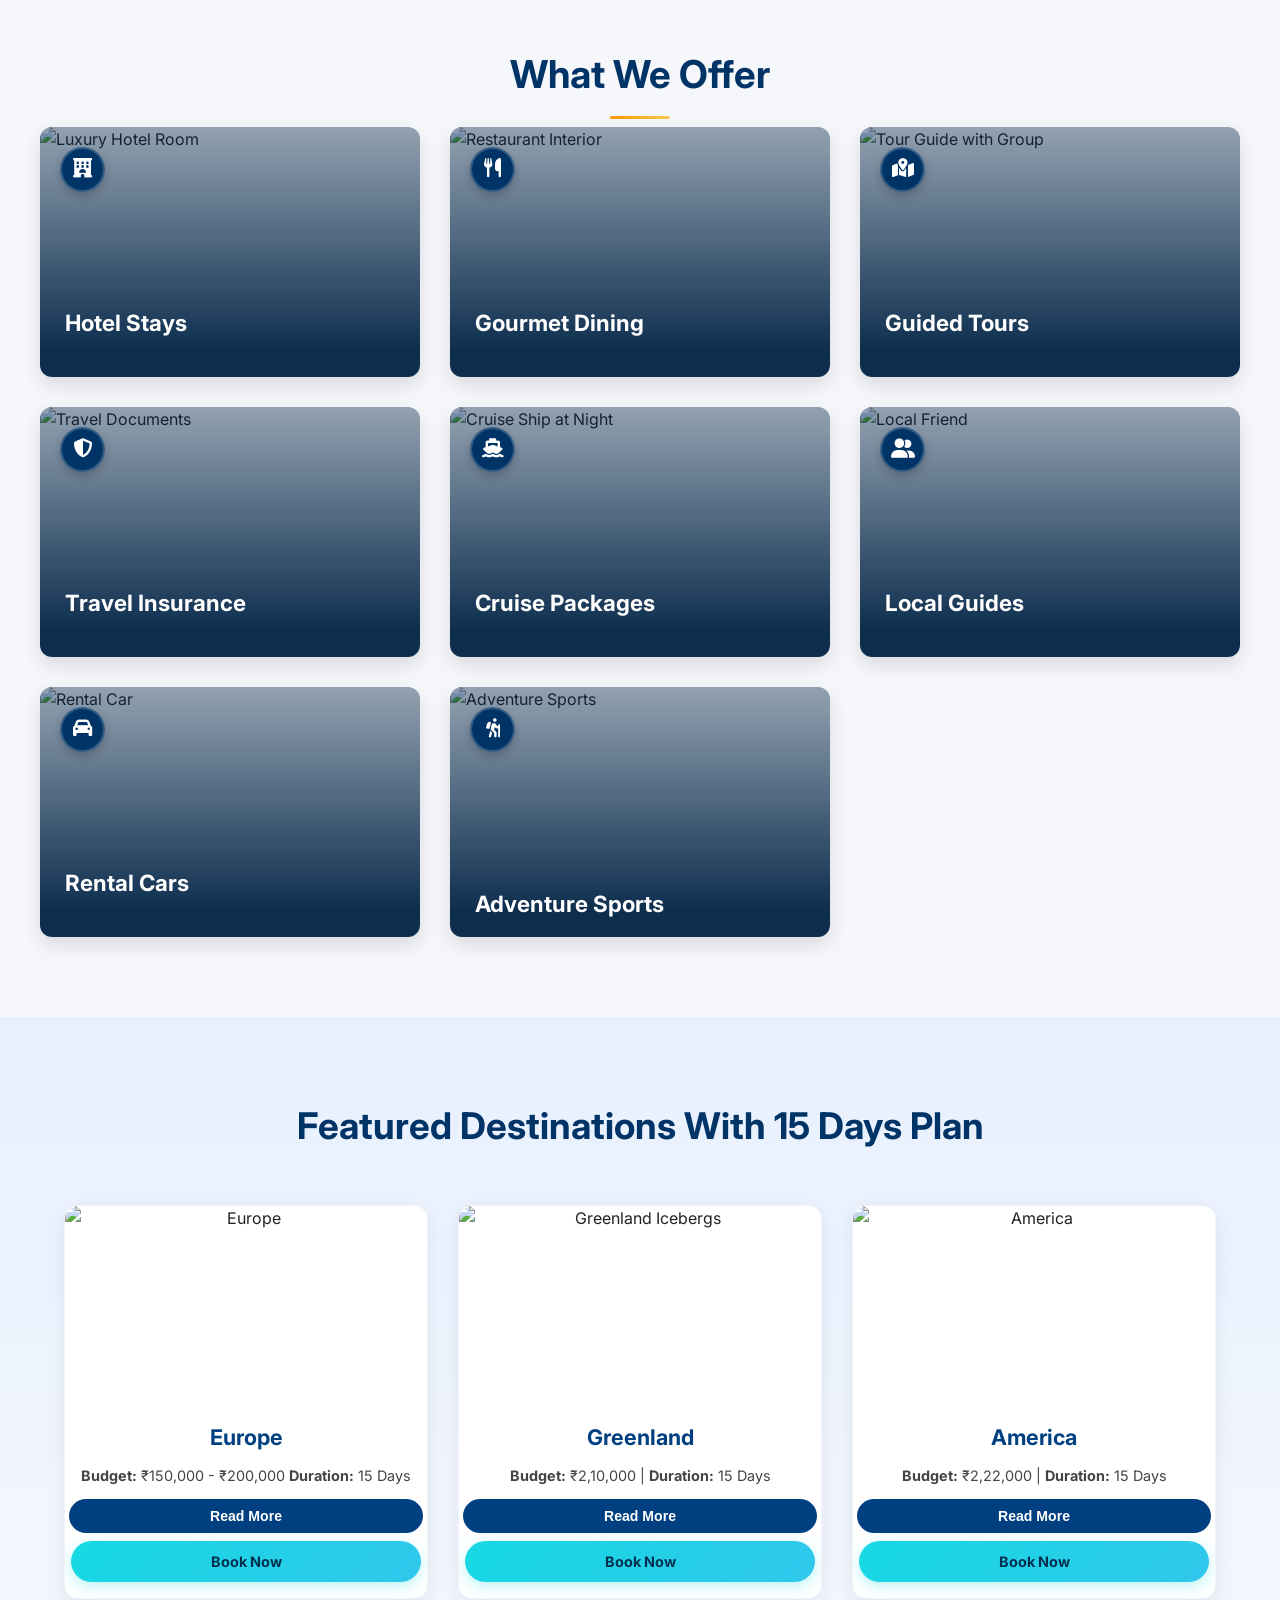
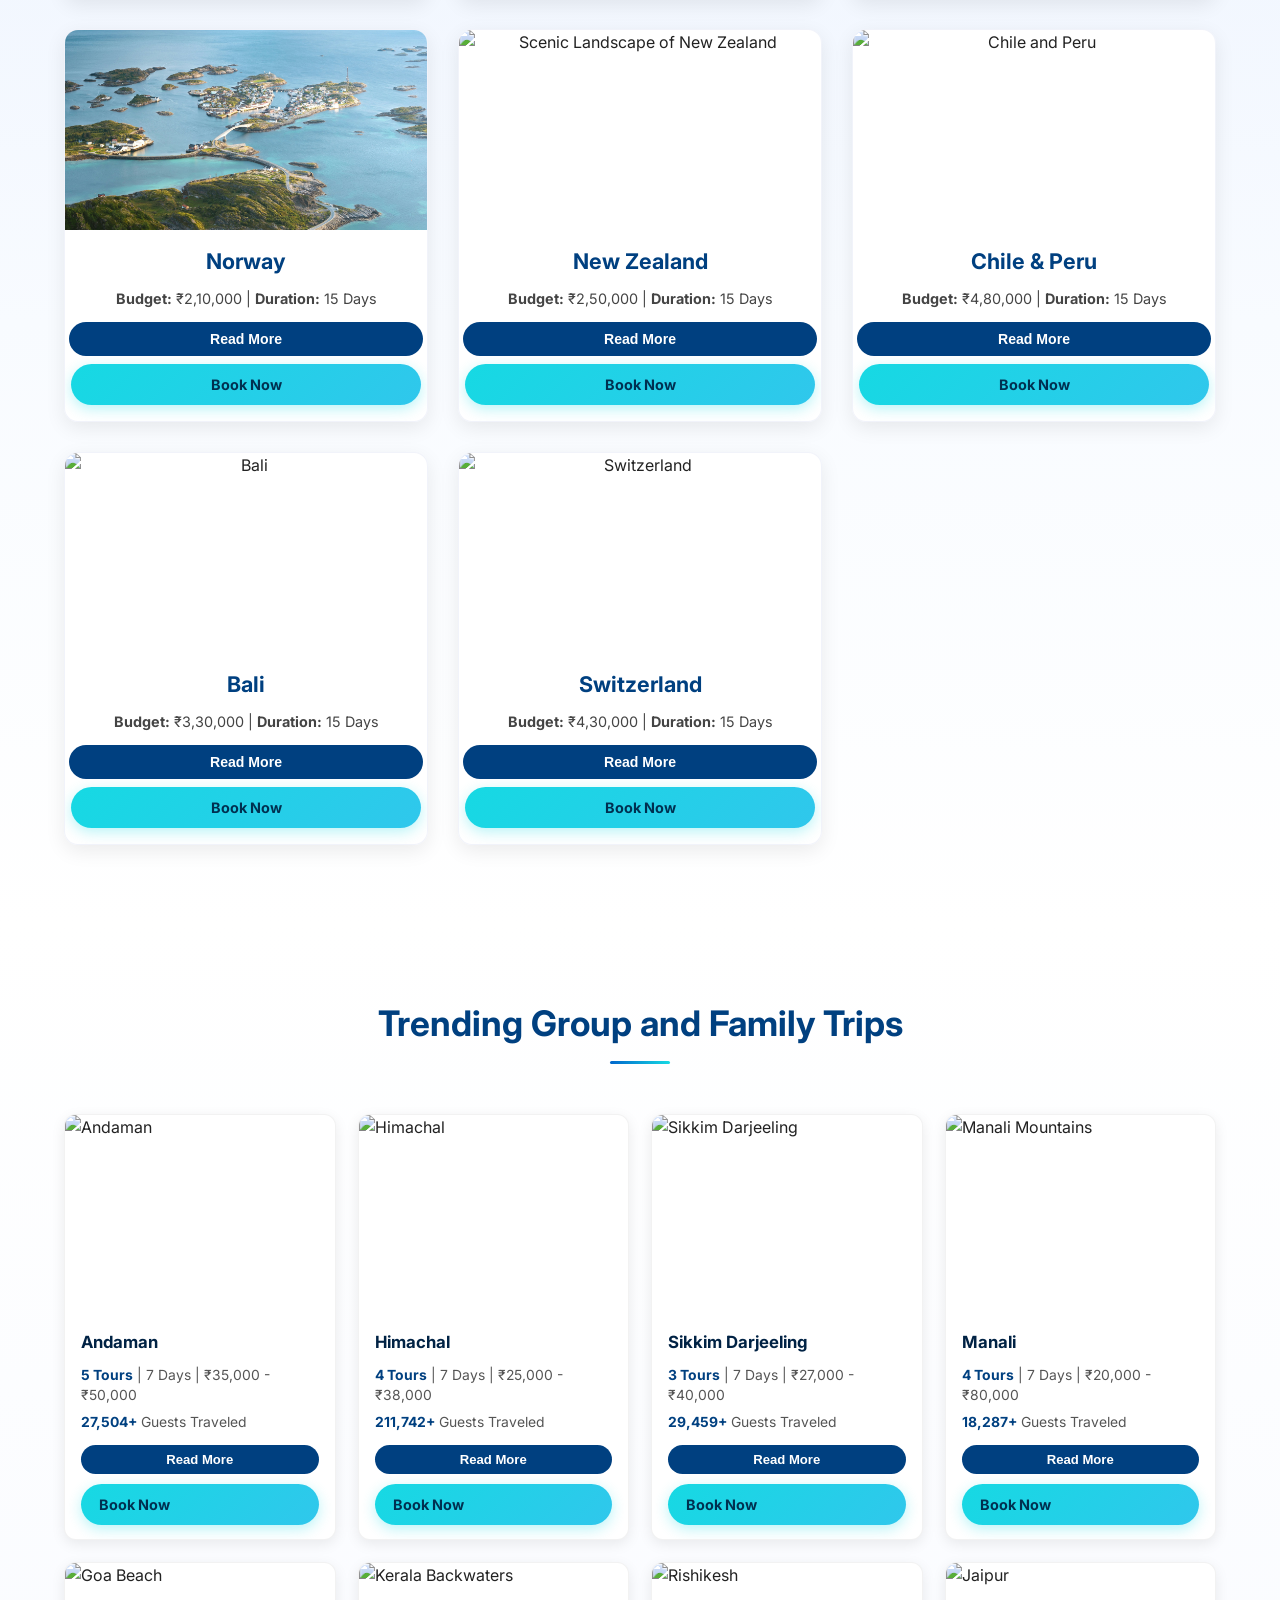
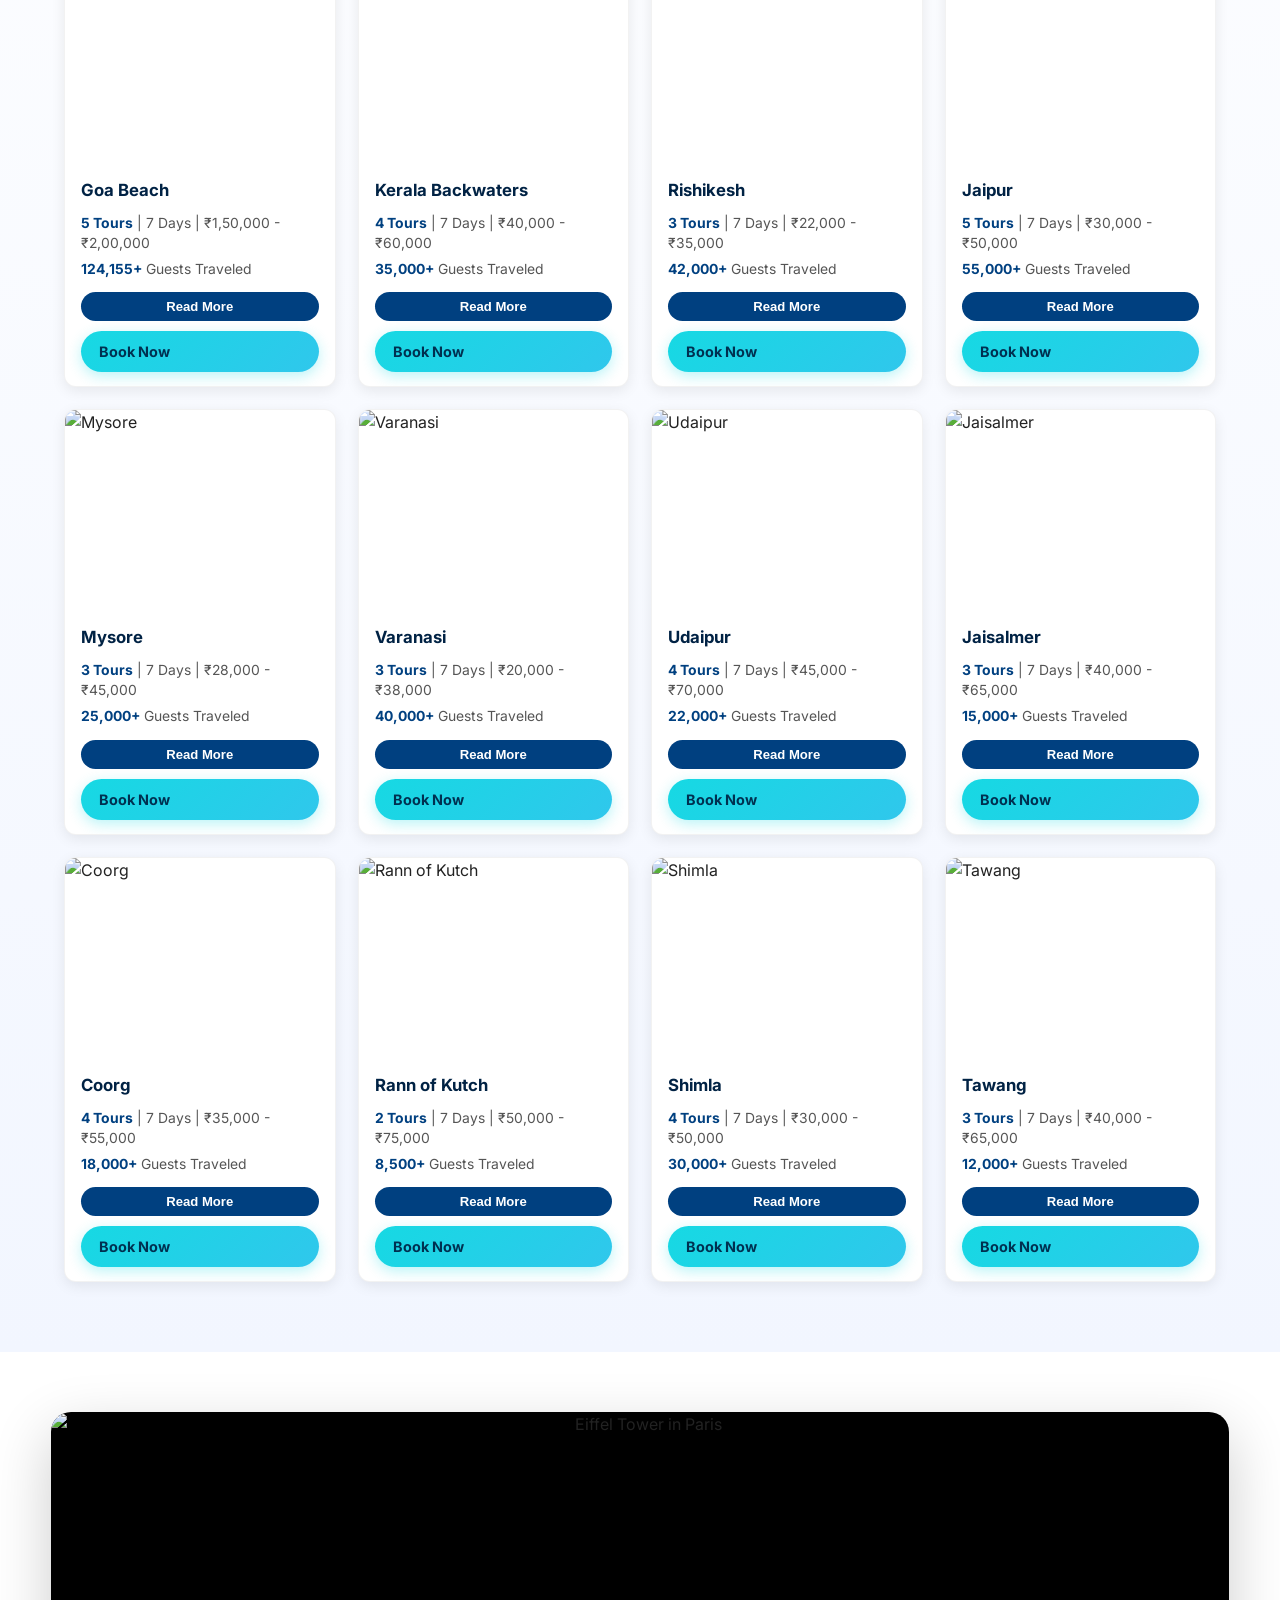
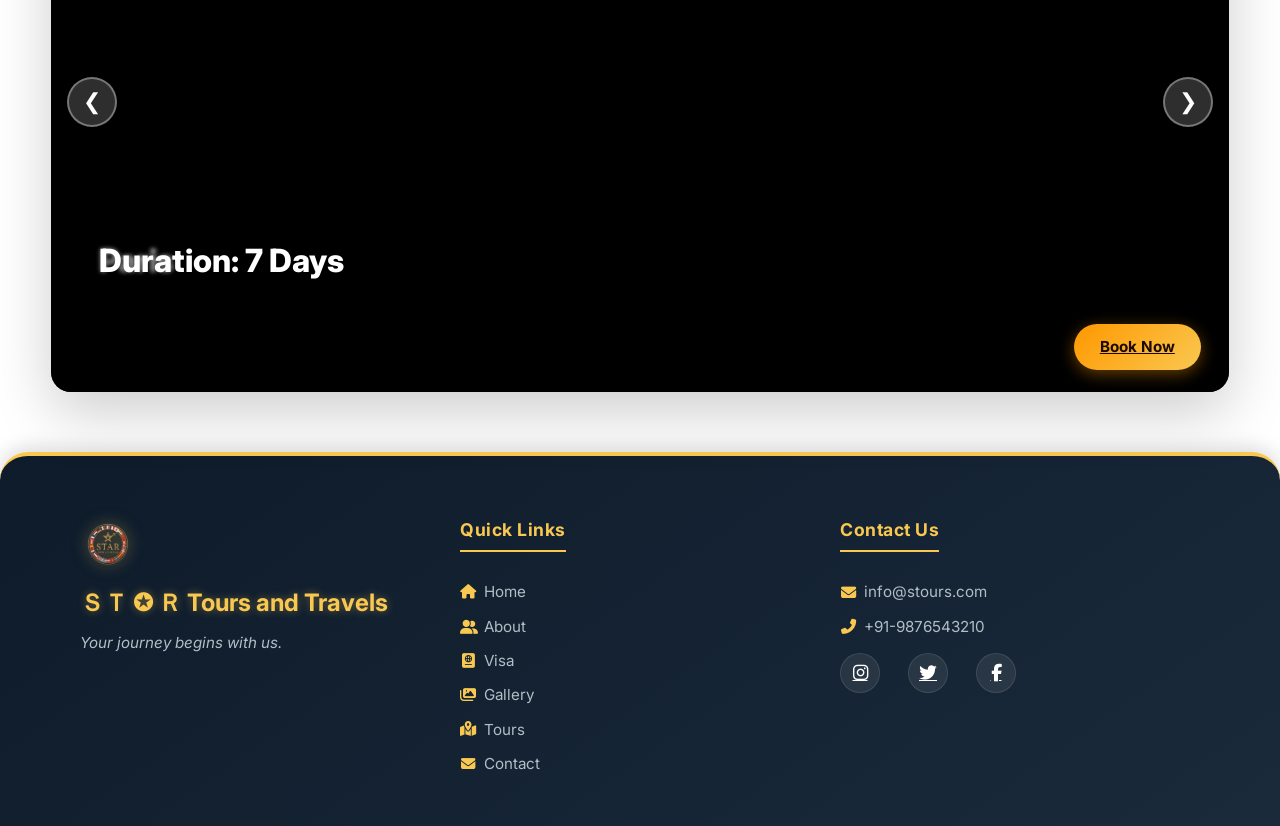
==== commit 9b062b63: "Replace Node backend with Python Flask + MongoDB, add auth page and launcher" ====
--- a/index.html
+++ b/index.html
@@ -21,26 +21,7 @@
 <body>
   <a href="#main-content" class="skip-link">Skip to main content</a>
   <!-- -- Navigation Menu -- -->
-  <nav class="navbar">
-    <div class="brand">
-      <img loading="lazy" src="Logo/Logoo.png" alt="STAR Tours Logo">
-      <span class="brand-name">ＳＴ ✪ Ｒ Tours & Travels</span>
-      <button class="hamburger" aria-label="Toggle menu">
-        <span></span><span></span><span></span>
-      </button>
-    </div>
-
-    <ul class="nav-links" id="navbar-menu">
-      <li><a href="index.html" class="active">Home</a></li>
-      <li><a href="about.html">About</a></li>
-      <li><a href="gallery.html">Gallery</a></li>
-      <li><a href="tours.html">Tours</a></li>
-      <li><a href="visa.html">Visa</a></li>
-      <li><a href="contact.html">Contact</a></li>
-      <li><a href="dashboard.html">Dashboard</a></li>
-      <li><button class="dark-toggle" id="darkModeToggle" aria-label="Toggle dark mode"><i class="fas fa-moon"></i></button></li>
-    </ul>
-  </nav>
+  <div id="navbar-placeholder"></div>
 
 
 
@@ -671,38 +652,10 @@
   <!--============================================================================
   ================================= Footer Section =============================== 
   ==============================================================================-->
-  <footer class="footer">
-    <div class="footer-section left">
-      <img src="Logo/Logoo.png" alt="Globe Icon" />
-      <span>ＳＴ ✪ Ｒ Tours and Travels</span>
-      <p>Your journey begins with us.</p>
-    </div>
-
-    <div class="footer-section center">
-      <h4>Quick Links</h4>
-      <a href="index.html"><i class="fas fa-home"></i> Home</a>
-      <a href="about.html"><i class="fas fa-user-friends"></i> About</a>
-      <a href="visa.html"><i class="fas fa-passport"></i> Visa</a>
-      <a href="gallery.html"><i class="fas fa-images"></i> Gallery</a>
-      <a href="tours.html"><i class="fas fa-map-marked-alt"></i> Tours</a>
-      <a href="contact.html"><i class="fas fa-envelope"></i> Contact</a>
-    </div>
-
-    <div class="footer-section right">
-      <h4>Contact Us</h4>
-      <p><i class="fas fa-envelope"></i> info@stours.com</p>
-      <p><i class="fas fa-phone-alt"></i> +91-9876543210</p>
-      <div class="socials">
-        <a href="https://instagram.com/abhi_balsure_033" target="_blank" title="Instagram"><i
-            class="fab fa-instagram"></i></a><br>
-        <a href="https://twitter.com" target="_blank" title="Twitter"><i class="fab fa-twitter"></i></a><br>
-        <a href="https://facebook.com" target="_blank" title="Facebook"><i class="fab fa-facebook-f"></i></a>
-      </div>
-    </div>
-  </footer>
-
-
-  <script src="navbar.js"></script>
+  <div id="footer-placeholder"></div>
+
+
+  <script src="components.js"></script>
   <script>
 
     // Wait for the full DOM to load
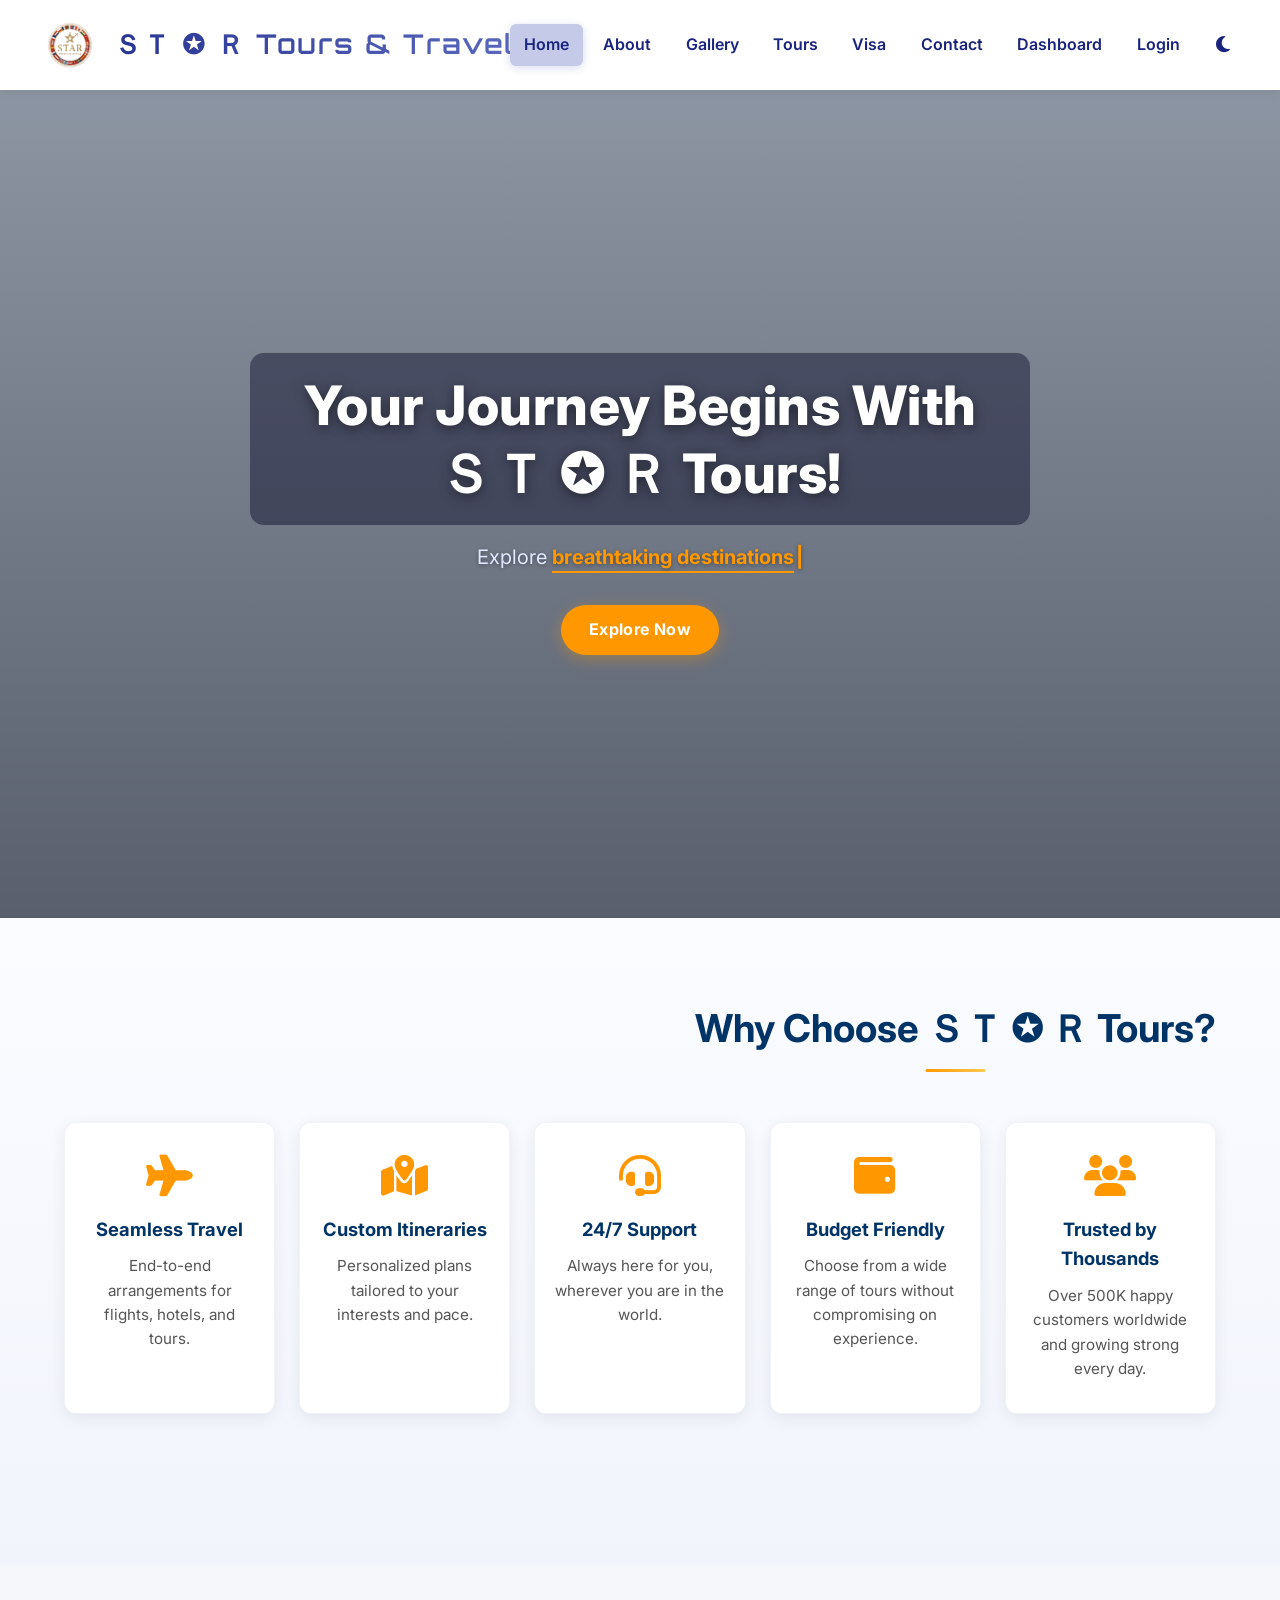
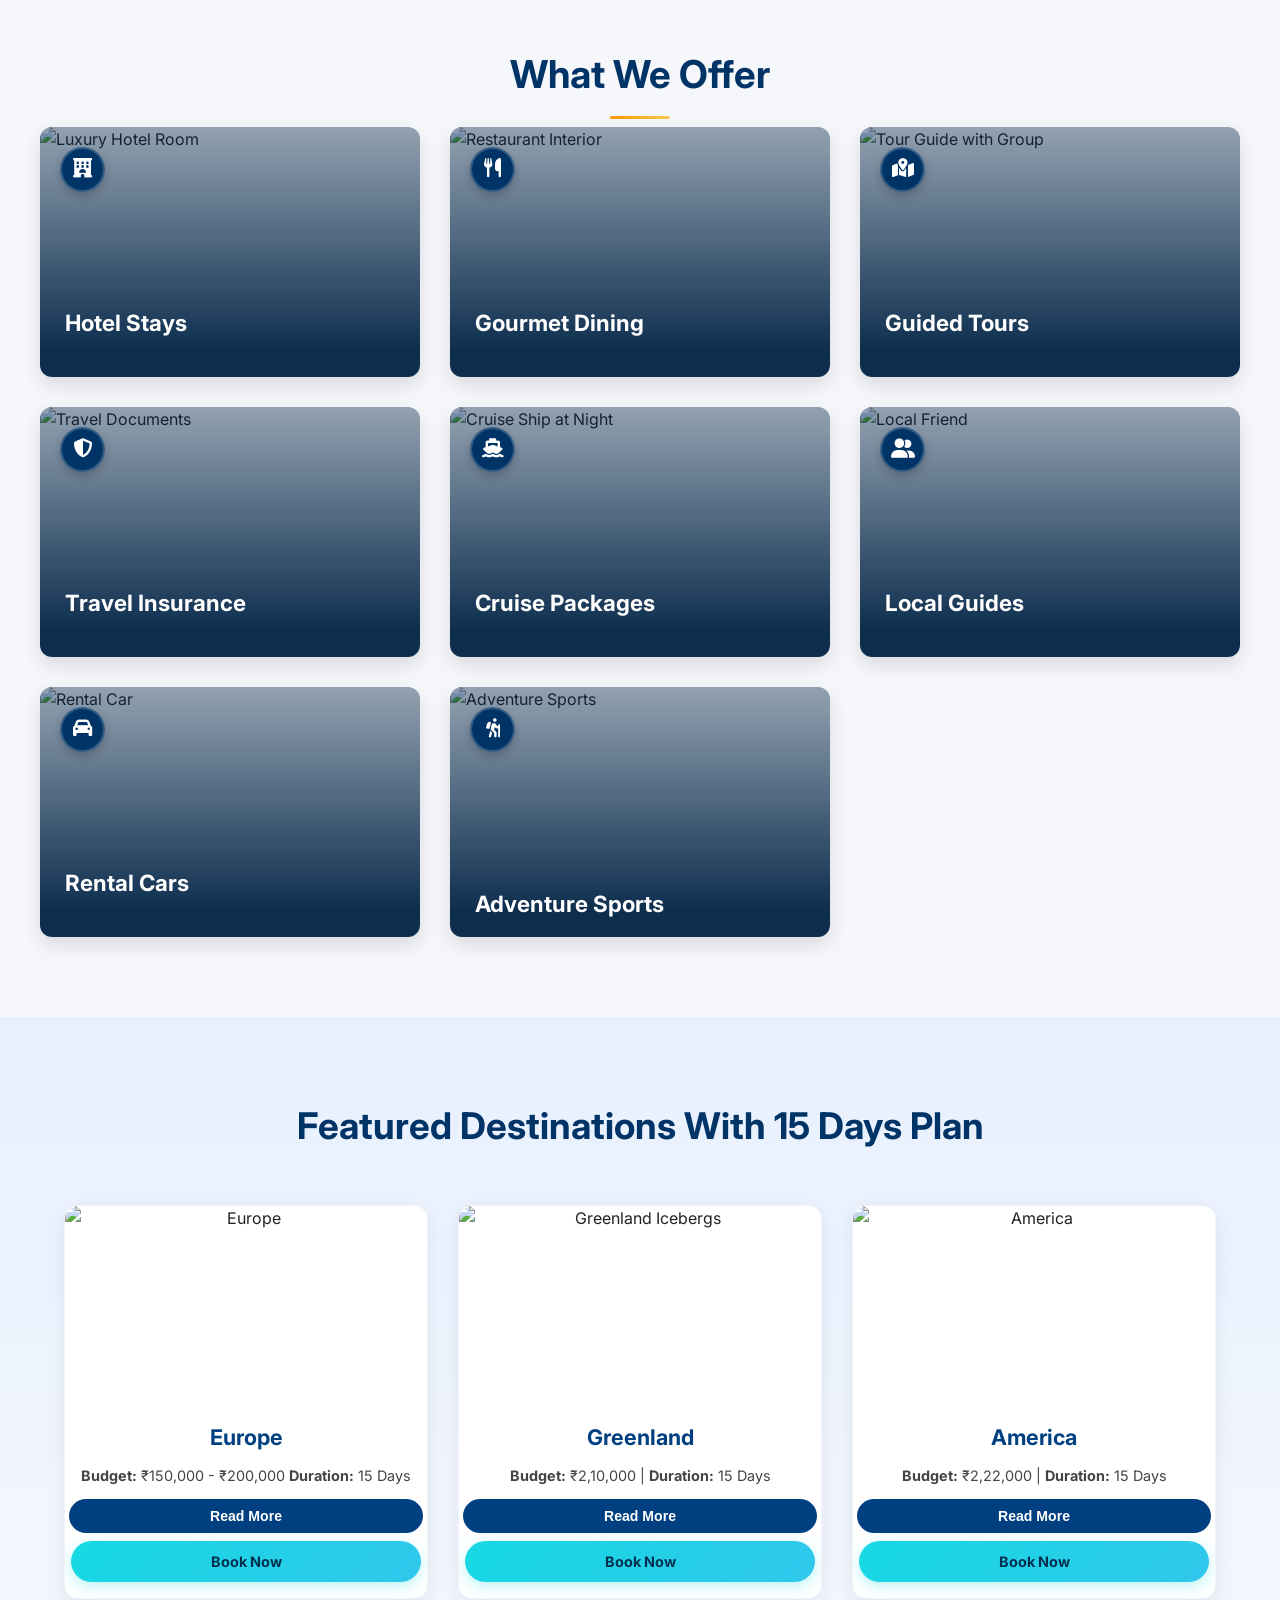
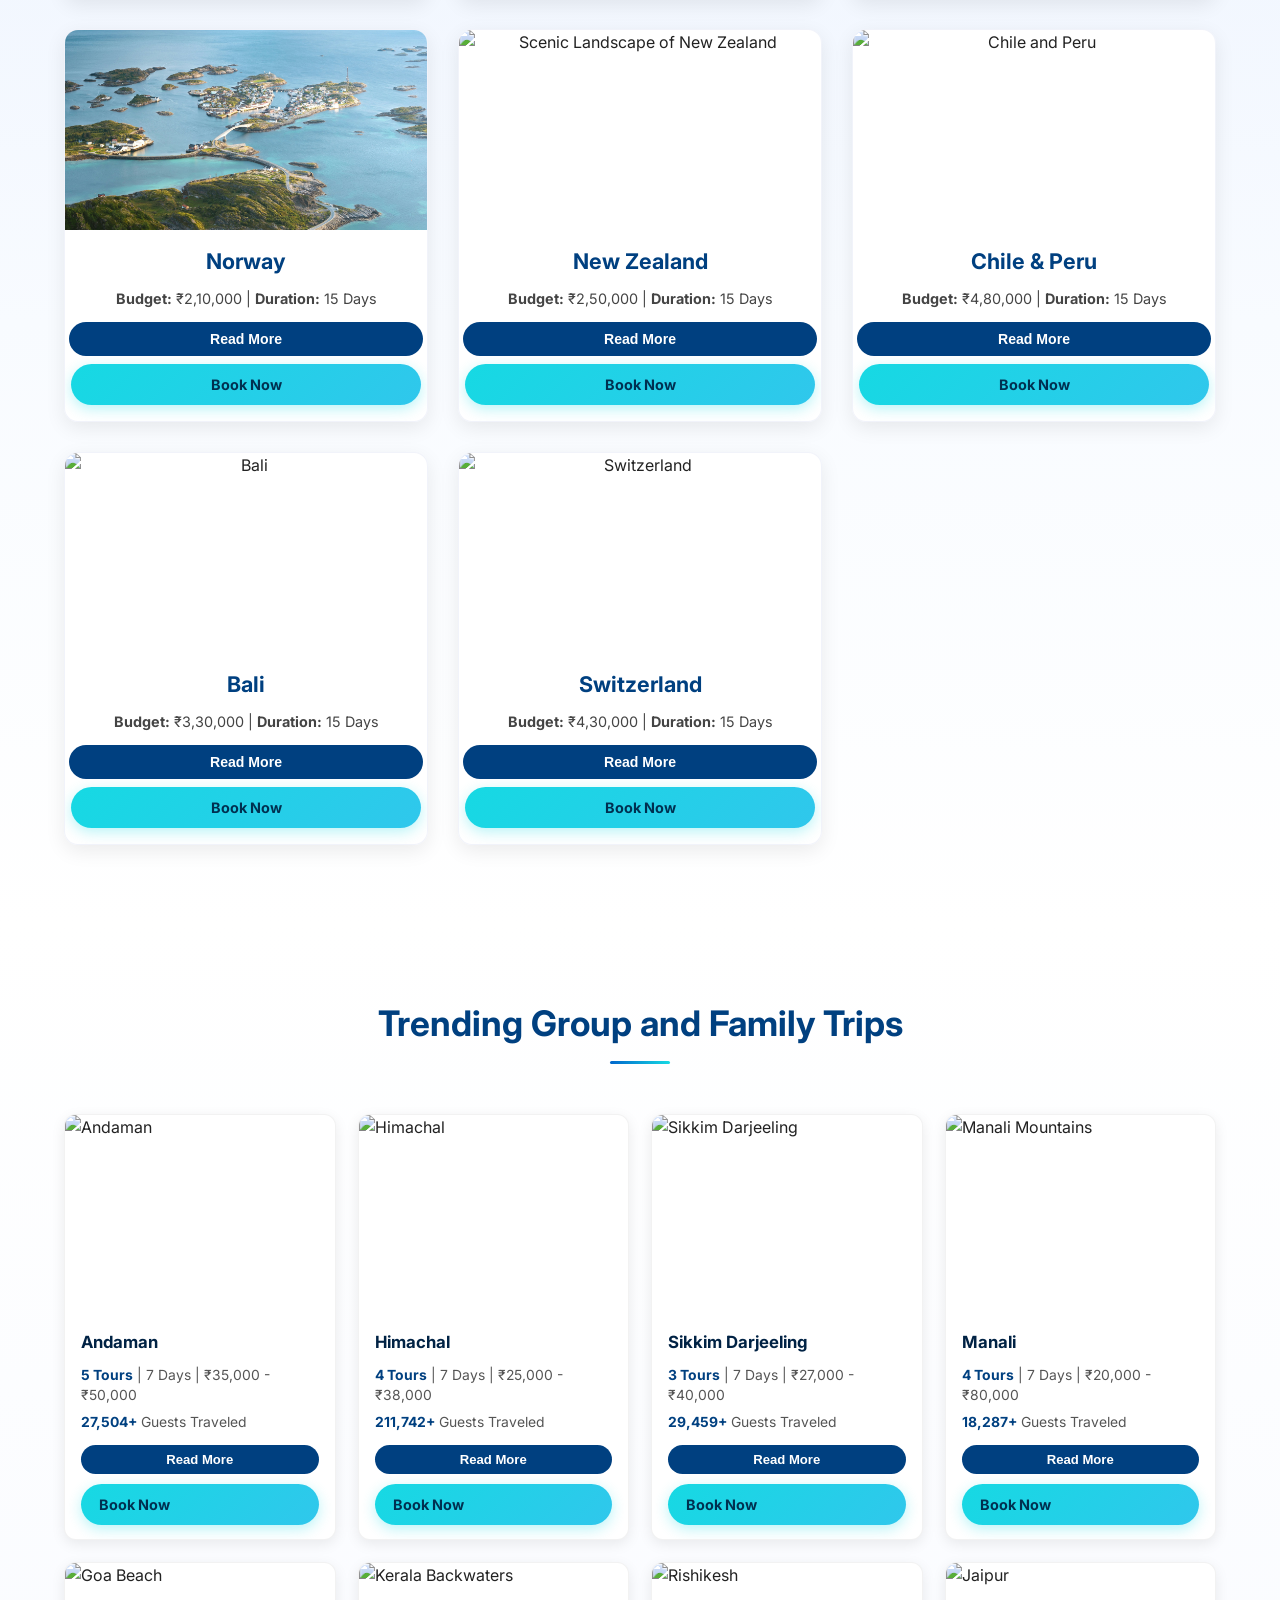
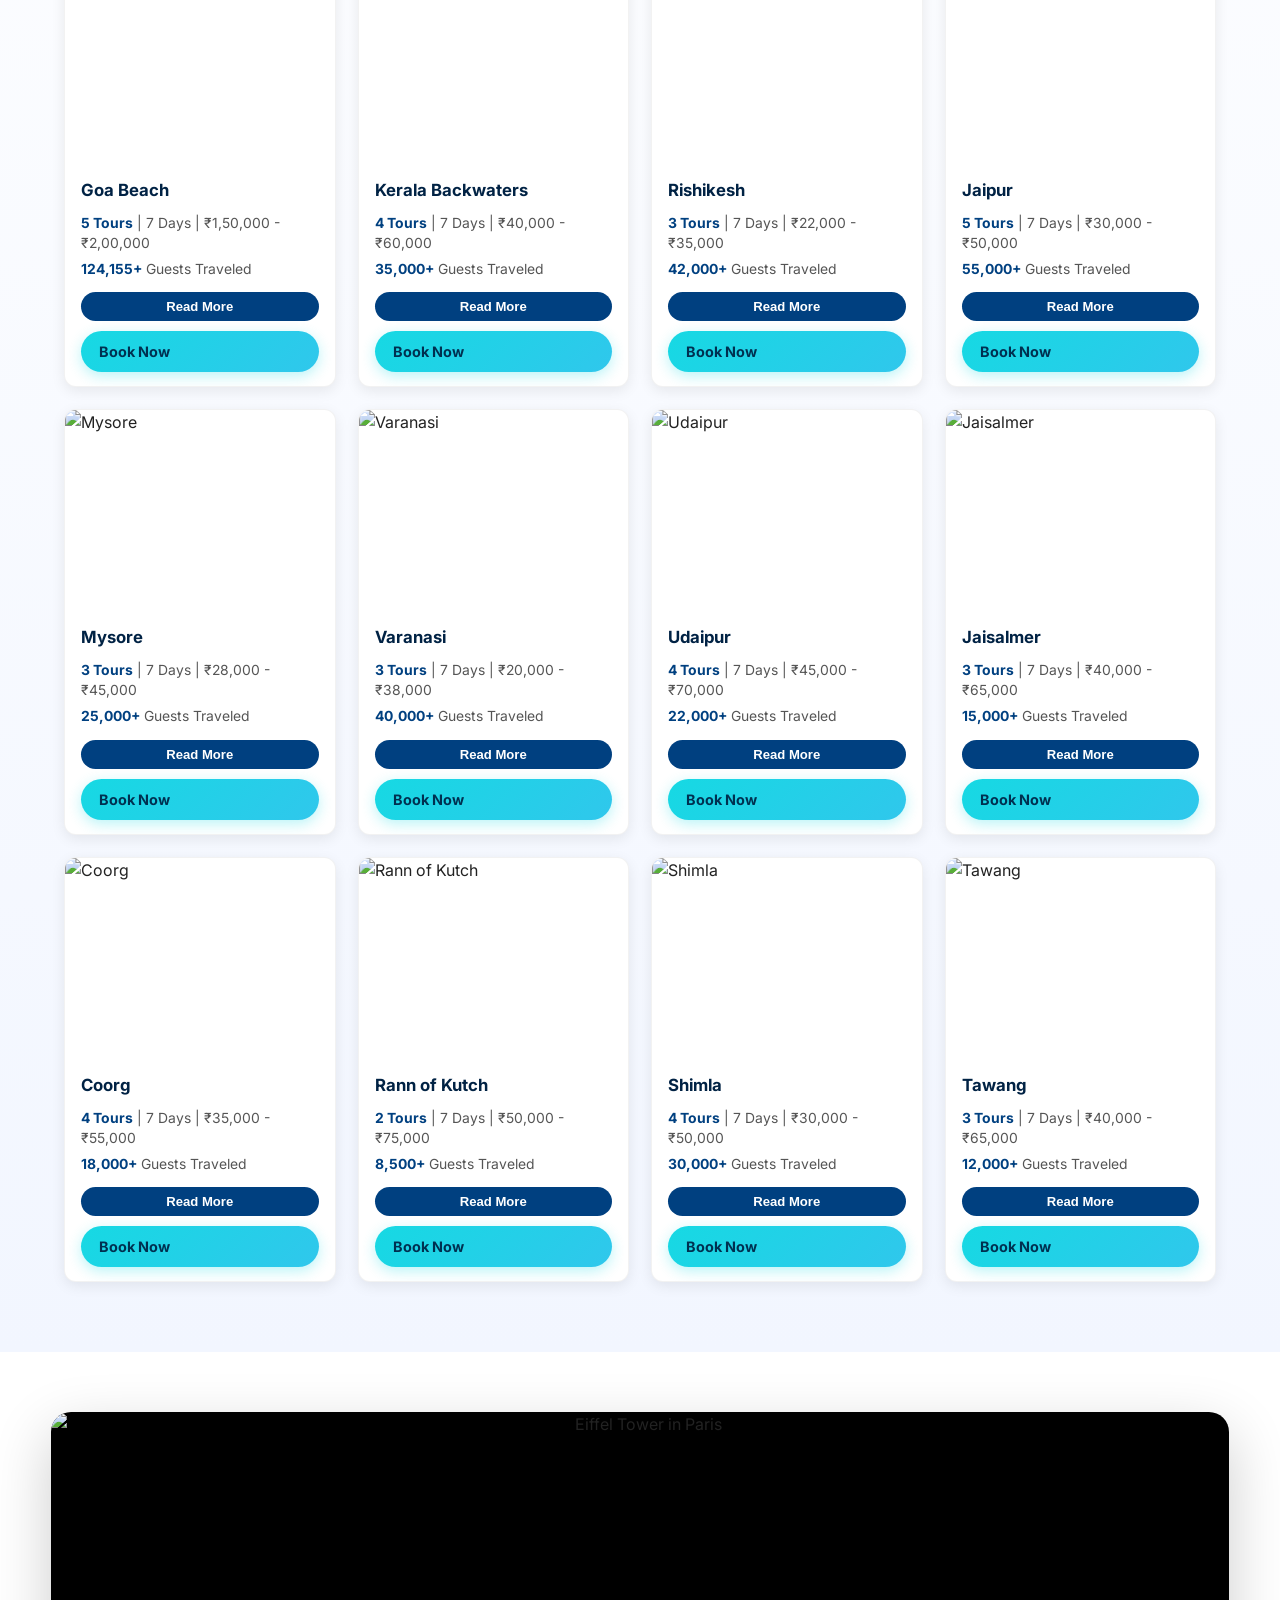
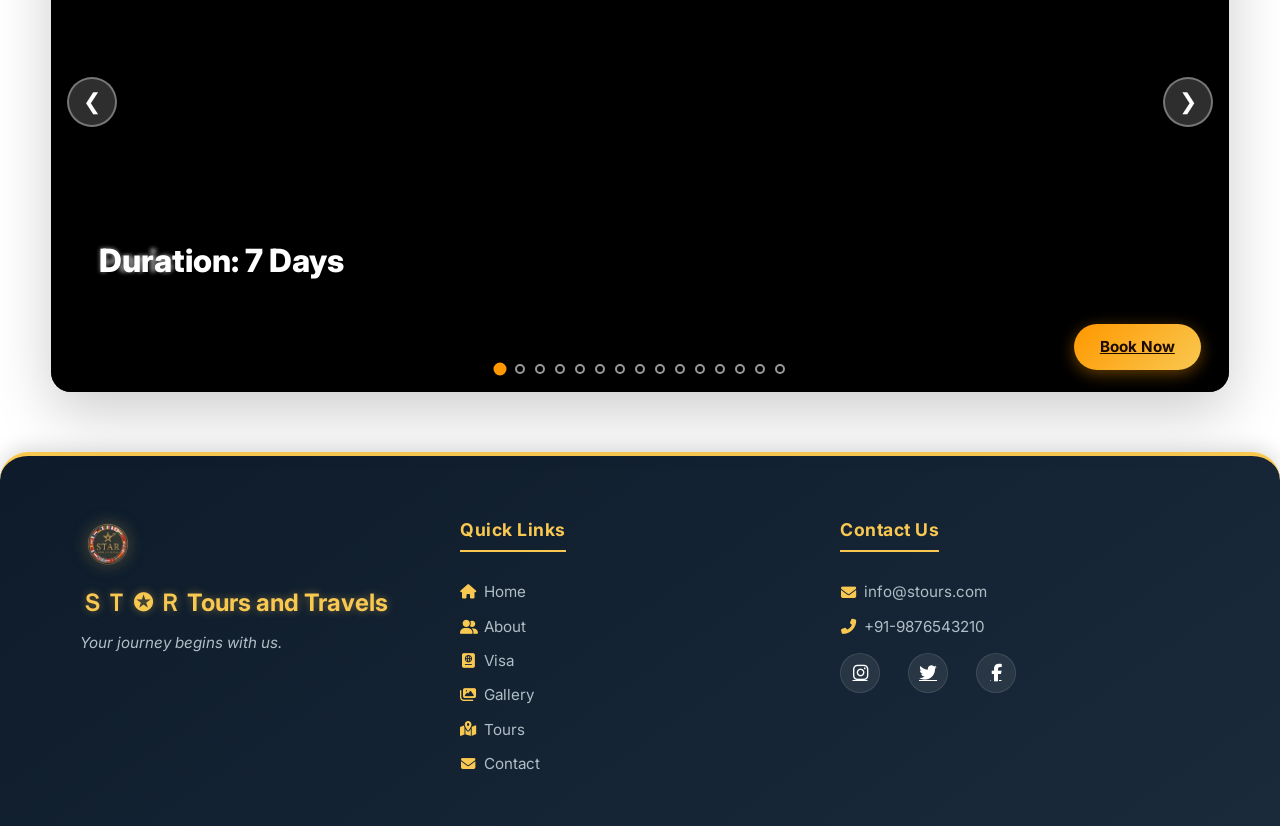
==== commit 9e619c06: "Add admin panel, API-driven reviews/wishlist/contact, hero typing effect, carousel dots + swipe, fav" ====
--- a/index.html
+++ b/index.html
@@ -7,6 +7,7 @@
   <meta name="description"
     content="ST✪R Tours and Travels - Your journey begins with us. Book tours, visas, and travel packages worldwide." />
   <meta name="keywords" content="travel, tours, visa, booking, holiday, trip" />
+    <link rel="icon" type="image/png" href="Logo/Logoo.png">
   <title>ST✪R Tours and Travels - Home</title>
 
   <link rel="stylesheet" href="https://cdnjs.cloudflare.com/ajax/libs/font-awesome/6.4.0/css/all.min.css"
@@ -30,7 +31,7 @@
     <div class="hero-overlay">
       <div class="hero-content">
         <h1>Your Journey Begins With ＳＴ ✪ Ｒ Tours!</h1>
-        <p>Explore breathtaking destinations with comfort, style, and unforgettable experiences.</p>
+        <p>Explore <span id="typed-word" class="typed-word"></span><span class="typed-cursor">|</span></p>
         <a href="#destinations" class="btn">Explore Now</a>
       </div>
     </div>
@@ -674,6 +675,28 @@
       }
 
       // ==========================
+      // Typing Effect
+      // ==========================
+      const typedWords = ['breathtaking destinations', 'comfort and style', 'unforgettable experiences', 'the world with ease'];
+      let typedIdx = 0, charIdx = 0, deleting = false;
+      const typedEl = document.getElementById('typed-word');
+
+      function typeLoop() {
+        if (!typedEl) return;
+        const word = typedWords[typedIdx];
+        if (!deleting) {
+          typedEl.textContent = word.slice(0, ++charIdx);
+          if (charIdx === word.length) { deleting = true; setTimeout(typeLoop, 1800); return; }
+          setTimeout(typeLoop, 70);
+        } else {
+          typedEl.textContent = word.slice(0, --charIdx);
+          if (charIdx === 0) { deleting = false; typedIdx = (typedIdx + 1) % typedWords.length; }
+          setTimeout(typeLoop, 35);
+        }
+      }
+      typeLoop();
+
+      // ==========================
       // Carousel Functionality
       // ==========================
       const slide = document.getElementById("carouselSlide");
@@ -685,6 +708,7 @@
 
       function updateSlide() {
         slide.style.transform = `translateX(-${currentIndex * 100}%)`;
+        dots.forEach((dot, i) => dot.classList.toggle("active", i === currentIndex));
       }
 
       function nextSlide() {
@@ -698,6 +722,7 @@
       }
 
       function startAutoSlide() {
+        stopAutoSlide();
         autoSlide = setInterval(nextSlide, intervalTime);
       }
 
@@ -711,23 +736,41 @@
 
       const prevBtn = document.createElement("button");
       prevBtn.innerHTML = "&#10094;";
-      prevBtn.onclick = () => {
-        stopAutoSlide();
-        prevSlide();
-        startAutoSlide();
-      };
+      prevBtn.onclick = () => { stopAutoSlide(); prevSlide(); startAutoSlide(); };
 
       const nextBtn = document.createElement("button");
       nextBtn.innerHTML = "&#10095;";
-      nextBtn.onclick = () => {
-        stopAutoSlide();
-        nextSlide();
-        startAutoSlide();
-      };
+      nextBtn.onclick = () => { stopAutoSlide(); nextSlide(); startAutoSlide(); };
 
       nav.appendChild(prevBtn);
       nav.appendChild(nextBtn);
       document.querySelector(".carousel-container").appendChild(nav);
+
+      // Dots indicator
+      const dotsWrap = document.createElement("div");
+      dotsWrap.className = "carousel-dots";
+      const dots = [];
+      for (let i = 0; i < totalItems; i++) {
+        const dot = document.createElement("button");
+        dot.className = "carousel-dot" + (i === 0 ? " active" : "");
+        dot.setAttribute("aria-label", "Go to slide " + (i + 1));
+        dot.onclick = () => { stopAutoSlide(); currentIndex = i; updateSlide(); startAutoSlide(); };
+        dots.push(dot);
+        dotsWrap.appendChild(dot);
+      }
+      document.querySelector(".carousel-container").appendChild(dotsWrap);
+
+      // Touch swipe support
+      const carousel = document.querySelector(".carousel-container");
+      let touchStartX = 0;
+      carousel.addEventListener("touchstart", (e) => { touchStartX = e.changedTouches[0].clientX; stopAutoSlide(); }, { passive: true });
+      carousel.addEventListener("touchend", (e) => {
+        const diff = e.changedTouches[0].clientX - touchStartX;
+        if (Math.abs(diff) > 40) {
+          diff < 0 ? nextSlide() : prevSlide();
+        }
+        startAutoSlide();
+      }, { passive: true });
 
       // Start carousel
       updateSlide();
--- a/homepage.css
+++ b/homepage.css
@@ -59,6 +59,25 @@
   text-shadow: 0 1px 4px rgba(0,0,0,0.4);
 }
 
+.typed-word {
+  color: var(--accent, #ff9800);
+  font-weight: 700;
+  border-bottom: 2px solid var(--accent, #ff9800);
+  padding-bottom: 2px;
+}
+
+.typed-cursor {
+  color: var(--accent, #ff9800);
+  font-weight: 700;
+  animation: blink 0.8s infinite;
+  margin-left: 2px;
+}
+
+@keyframes blink {
+  0%, 50% { opacity: 1; }
+  51%, 100% { opacity: 0; }
+}
+
 /* Welcome message */
 #welcomeMessage {
   min-height: 0;
@@ -524,6 +543,34 @@
   transform: scale(1.08);
 }
 
+/* Dots indicator */
+.carousel-dots {
+  position: absolute;
+  bottom: 18px;
+  left: 50%;
+  transform: translateX(-50%);
+  display: flex;
+  gap: 10px;
+  z-index: 10;
+}
+
+.carousel-dot {
+  width: 10px;
+  height: 10px;
+  border-radius: 50%;
+  border: 2px solid rgba(255, 255, 255, 0.6);
+  background: transparent;
+  cursor: pointer;
+  padding: 0;
+  transition: all 0.3s ease;
+}
+
+.carousel-dot.active {
+  background: var(--accent);
+  border-color: var(--accent);
+  transform: scale(1.3);
+}
+
 /* ====================================================
    COMMON ANIMATION
    ==================================================== */
